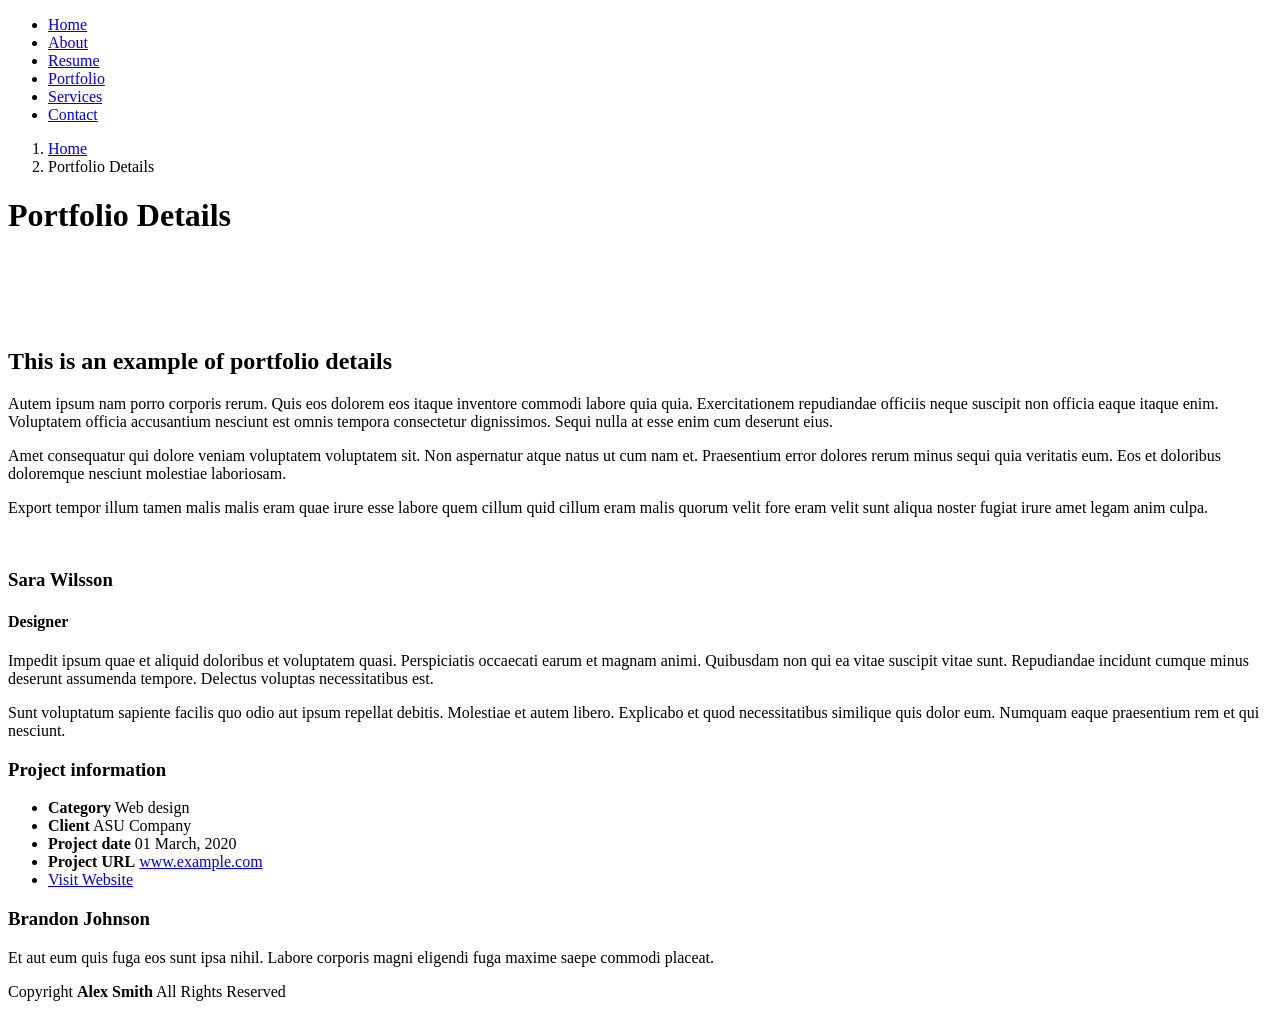
==== portfolio-details.html @ f017791e "Add files via upload" ====
<!DOCTYPE html>
<html lang="en">

<head>
  <meta charset="utf-8">
  <meta content="width=device-width, initial-scale=1.0" name="viewport">
  <title>Portfolio Details - MyResume Bootstrap Template</title>
  <meta content="" name="description">
  <meta content="" name="keywords">

  <!-- Favicons -->
  <link href="assets/img/favicon.png" rel="icon">
  <link href="assets/img/apple-touch-icon.png" rel="apple-touch-icon">

  <!-- Fonts -->
  <link href="https://fonts.googleapis.com" rel="preconnect">
  <link href="https://fonts.gstatic.com" rel="preconnect" crossorigin>
  <link href="https://fonts.googleapis.com/css2?family=Roboto:ital,wght@0,100;0,300;0,400;0,500;0,700;0,900;1,100;1,300;1,400;1,500;1,700;1,900&family=Poppins:ital,wght@0,100;0,200;0,300;0,400;0,500;0,600;0,700;0,800;0,900;1,100;1,200;1,300;1,400;1,500;1,600;1,700;1,800;1,900&family=Raleway:ital,wght@0,100;0,200;0,300;0,400;0,500;0,600;0,700;0,800;0,900;1,100;1,200;1,300;1,400;1,500;1,600;1,700;1,800;1,900&display=swap" rel="stylesheet">

  <!-- Vendor CSS Files -->
  <link href="assets/vendor/bootstrap/css/bootstrap.min.css" rel="stylesheet">
  <link href="assets/vendor/bootstrap-icons/bootstrap-icons.css" rel="stylesheet">
  <link href="assets/vendor/aos/aos.css" rel="stylesheet">
  <link href="assets/vendor/glightbox/css/glightbox.min.css" rel="stylesheet">
  <link href="assets/vendor/swiper/swiper-bundle.min.css" rel="stylesheet">

  <!-- Main CSS File -->
  <link href="assets/css/main.css" rel="stylesheet">
</head>

<body class="portfolio-details-page">

  <header id="header" class="header d-flex flex-column justify-content-center">

    <i class="header-toggle d-xl-none bi bi-list"></i>

    <nav id="navmenu" class="navmenu">
      <ul>
        <li><a href="#hero"><i class="bi bi-house navicon"></i><span>Home</span></a></li>
        <li><a href="#about"><i class="bi bi-person navicon"></i><span>About</span></a></li>
        <li><a href="#resume"><i class="bi bi-file-earmark-text navicon"></i><span>Resume</span></a></li>
        <li><a href="#portfolio"><i class="bi bi-images navicon"></i><span>Portfolio</span></a></li>
        <li><a href="#services"><i class="bi bi-hdd-stack navicon"></i><span>Services</span></a></li>
        <li><a href="#contact"><i class="bi bi-envelope navicon"></i><span>Contact</span></a></li>
      </ul>
    </nav>

  </header>

  <main class="main">

    <!-- Page Title -->
    <div class="page-title" data-aos="fade">
      <div class="container">
        <nav class="breadcrumbs">
          <ol>
            <li><a href="index.html">Home</a></li>
            <li class="current">Portfolio Details</li>
          </ol>
        </nav>
        <h1>Portfolio Details</h1>
      </div>
    </div><!-- End Page Title -->

    <!-- Portfolio Details Section -->
    <section id="portfolio-details" class="portfolio-details section">

      <div class="container" data-aos="fade-up">

        <div class="portfolio-details-slider swiper init-swiper">
          <script type="application/json" class="swiper-config">
            {
              "loop": true,
              "speed": 600,
              "autoplay": {
                "delay": 5000
              },
              "slidesPerView": "auto",
              "navigation": {
                "nextEl": ".swiper-button-next",
                "prevEl": ".swiper-button-prev"
              },
              "pagination": {
                "el": ".swiper-pagination",
                "type": "bullets",
                "clickable": true
              }
            }
          </script>
          <div class="swiper-wrapper align-items-center">

            <div class="swiper-slide">
              <img src="assets/img/portfolio/app-1.jpg" alt="">
            </div>

            <div class="swiper-slide">
              <img src="assets/img/portfolio/product-1.jpg" alt="">
            </div>

            <div class="swiper-slide">
              <img src="assets/img/portfolio/branding-1.jpg" alt="">
            </div>

            <div class="swiper-slide">
              <img src="assets/img/portfolio/books-1.jpg" alt="">
            </div>

          </div>
          <div class="swiper-button-prev"></div>
          <div class="swiper-button-next"></div>
          <div class="swiper-pagination"></div>
        </div>

        <div class="row justify-content-between gy-4 mt-4">

          <div class="col-lg-8" data-aos="fade-up">
            <div class="portfolio-description">
              <h2>This is an example of portfolio details</h2>
              <p>
                Autem ipsum nam porro corporis rerum. Quis eos dolorem eos itaque inventore commodi labore quia quia. Exercitationem repudiandae officiis neque suscipit non officia eaque itaque enim. Voluptatem officia accusantium nesciunt est omnis tempora consectetur dignissimos. Sequi nulla at esse enim cum deserunt eius.
              </p>
              <p>
                Amet consequatur qui dolore veniam voluptatem voluptatem sit. Non aspernatur atque natus ut cum nam et. Praesentium error dolores rerum minus sequi quia veritatis eum. Eos et doloribus doloremque nesciunt molestiae laboriosam.
              </p>

              <div class="testimonial-item">
                <p>
                  <i class="bi bi-quote quote-icon-left"></i>
                  <span>Export tempor illum tamen malis malis eram quae irure esse labore quem cillum quid cillum eram malis quorum velit fore eram velit sunt aliqua noster fugiat irure amet legam anim culpa.</span>
                  <i class="bi bi-quote quote-icon-right"></i>
                </p>
                <div>
                  <img src="assets/img/testimonials/testimonials-2.jpg" class="testimonial-img" alt="">
                  <h3>Sara Wilsson</h3>
                  <h4>Designer</h4>
                </div>
              </div>

              <p>
                Impedit ipsum quae et aliquid doloribus et voluptatem quasi. Perspiciatis occaecati earum et magnam animi. Quibusdam non qui ea vitae suscipit vitae sunt. Repudiandae incidunt cumque minus deserunt assumenda tempore. Delectus voluptas necessitatibus est.
              </p>

              <p>
                Sunt voluptatum sapiente facilis quo odio aut ipsum repellat debitis. Molestiae et autem libero. Explicabo et quod necessitatibus similique quis dolor eum. Numquam eaque praesentium rem et qui nesciunt.
              </p>

            </div>
          </div>

          <div class="col-lg-3" data-aos="fade-up" data-aos-delay="100">
            <div class="portfolio-info">
              <h3>Project information</h3>
              <ul>
                <li><strong>Category</strong> Web design</li>
                <li><strong>Client</strong> ASU Company</li>
                <li><strong>Project date</strong> 01 March, 2020</li>
                <li><strong>Project URL</strong> <a href="#">www.example.com</a></li>
                <li><a href="#" class="btn-visit align-self-start">Visit Website</a></li>
              </ul>
            </div>
          </div>

        </div>

      </div>

    </section><!-- /Portfolio Details Section -->

  </main>

  <footer id="footer" class="footer position-relative light-background">
    <div class="container">
      <h3 class="sitename">Brandon Johnson</h3>
      <p>Et aut eum quis fuga eos sunt ipsa nihil. Labore corporis magni eligendi fuga maxime saepe commodi placeat.</p>
      <div class="social-links d-flex justify-content-center">
        <a href=""><i class="bi bi-twitter-x"></i></a>
        <a href=""><i class="bi bi-facebook"></i></a>
        <a href=""><i class="bi bi-instagram"></i></a>
        <a href=""><i class="bi bi-skype"></i></a>
        <a href=""><i class="bi bi-linkedin"></i></a>
      </div>
      <div class="container">
        <div class="copyright">
          <span>Copyright</span> <strong class="px-1 sitename">Alex Smith</strong> <span>All Rights Reserved</span>
        </div>
        
      </div>
    </div>
  </footer>

  <!-- Scroll Top -->
  <a href="#" id="scroll-top" class="scroll-top d-flex align-items-center justify-content-center"><i class="bi bi-arrow-up-short"></i></a>

  <!-- Preloader -->
  <div id="preloader"></div>

  <!-- Vendor JS Files -->
  <script src="assets/vendor/bootstrap/js/bootstrap.bundle.min.js"></script>
  <script src="assets/vendor/php-email-form/validate.js"></script>
  <script src="assets/vendor/aos/aos.js"></script>
  <script src="assets/vendor/typed.js/typed.umd.js"></script>
  <script src="assets/vendor/purecounter/purecounter_vanilla.js"></script>
  <script src="assets/vendor/waypoints/noframework.waypoints.js"></script>
  <script src="assets/vendor/glightbox/js/glightbox.min.js"></script>
  <script src="assets/vendor/imagesloaded/imagesloaded.pkgd.min.js"></script>
  <script src="assets/vendor/isotope-layout/isotope.pkgd.min.js"></script>
  <script src="assets/vendor/swiper/swiper-bundle.min.js"></script>

  <!-- Main JS File -->
  <script src="assets/js/main.js"></script>

</body>

</html>
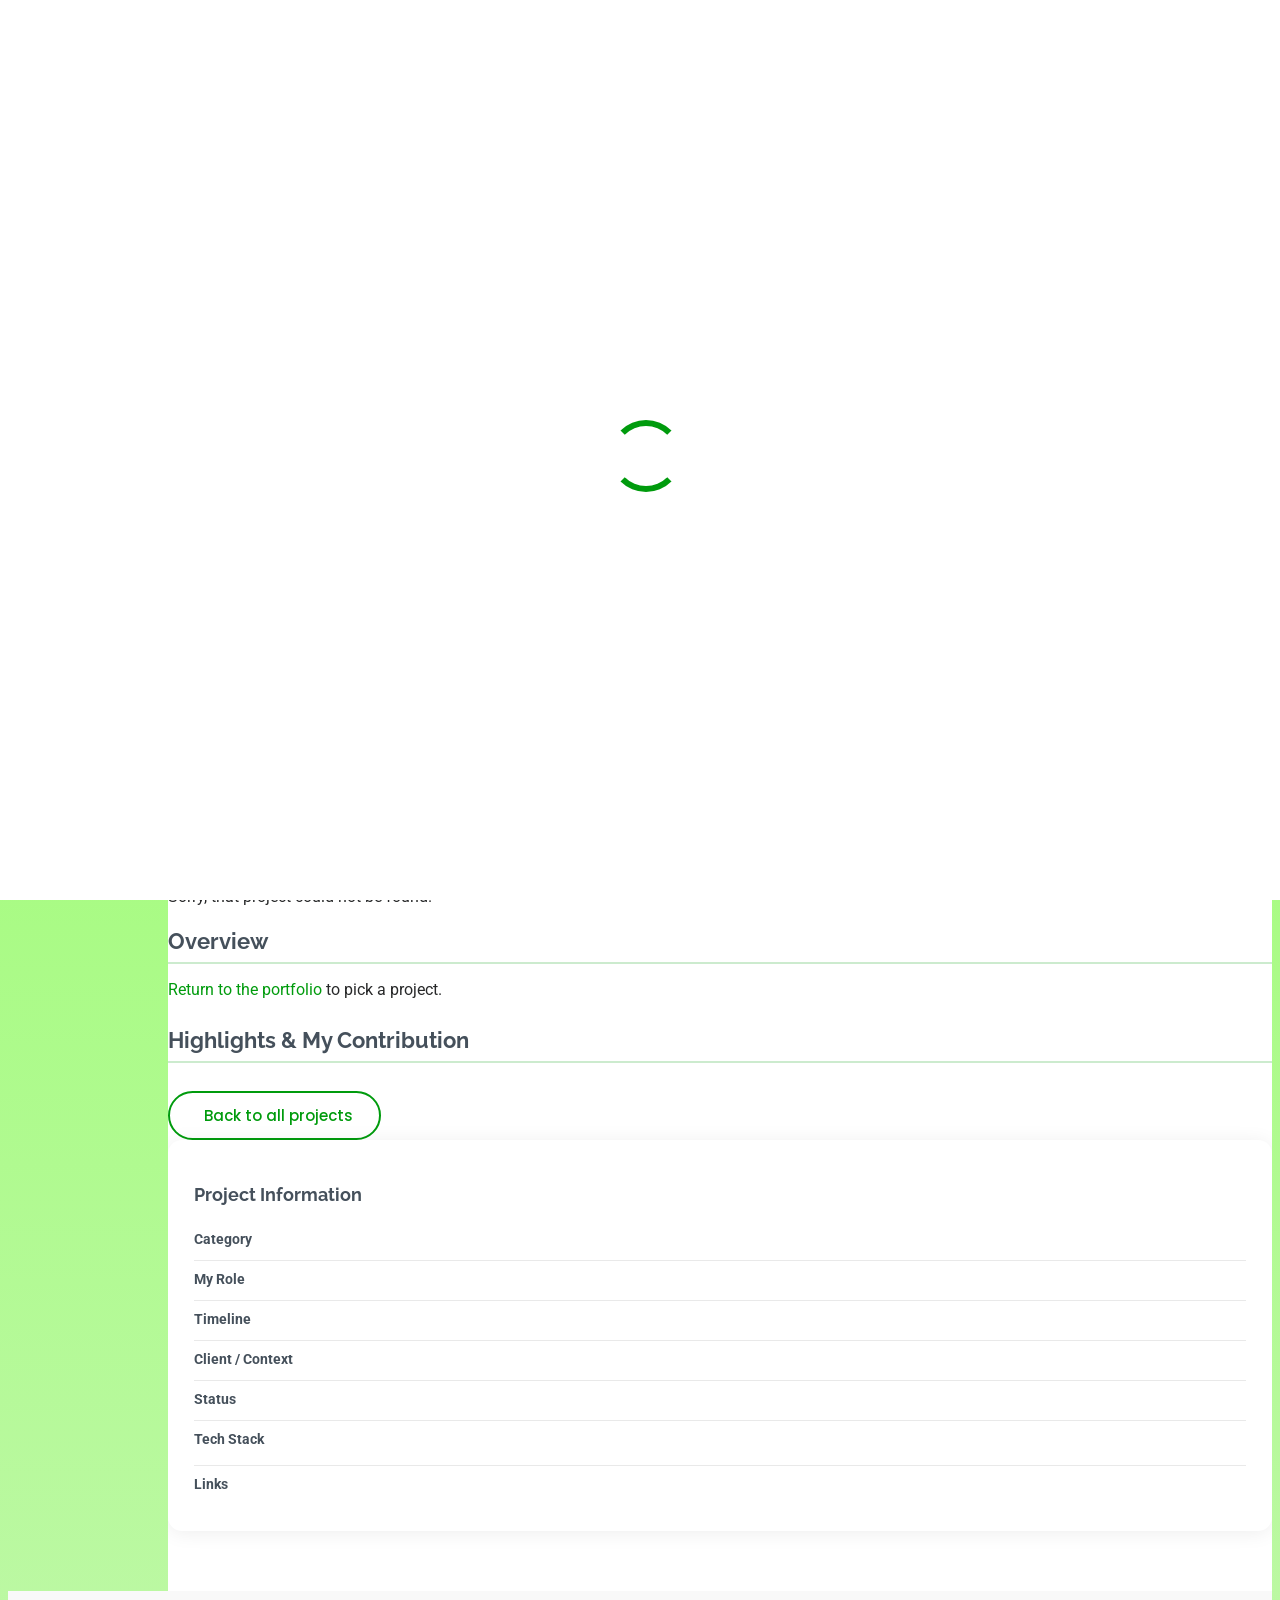
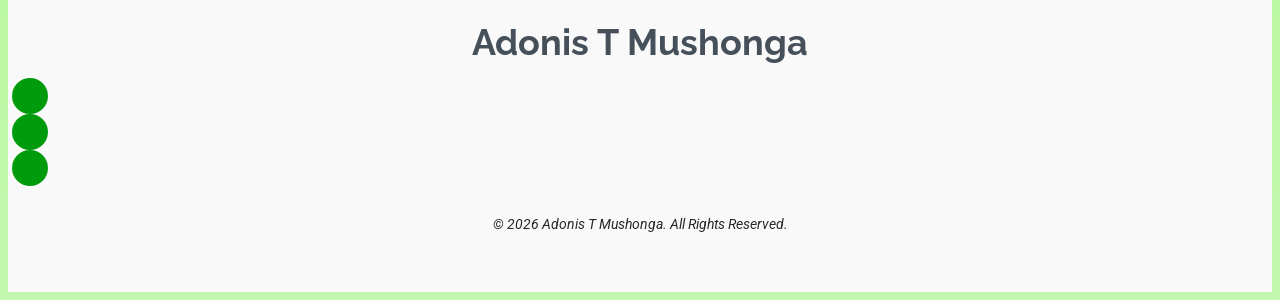
==== commit b713e0fb: "Rebuild portfolio around real projects with case studies - Feature 10 real projects (LADS ERP, Miner" ====
--- a/portfolio-details.html
+++ b/portfolio-details.html
@@ -4,18 +4,17 @@
 <head>
   <meta charset="utf-8">
   <meta content="width=device-width, initial-scale=1.0" name="viewport">
-  <title>Portfolio Details - MyResume Bootstrap Template</title>
-  <meta content="" name="description">
-  <meta content="" name="keywords">
+  <title>Case Study — Adonis T Mushonga</title>
+  <meta content="Project case study — Adonis T Mushonga, Full-Stack Software Engineer." name="description">
+  <meta content="Adonis Mushonga, case study, project, full-stack engineer" name="keywords">
 
   <!-- Favicons -->
   <link href="assets/img/favicon.png" rel="icon">
-  <link href="assets/img/apple-touch-icon.png" rel="apple-touch-icon">
 
   <!-- Fonts -->
   <link href="https://fonts.googleapis.com" rel="preconnect">
   <link href="https://fonts.gstatic.com" rel="preconnect" crossorigin>
-  <link href="https://fonts.googleapis.com/css2?family=Roboto:ital,wght@0,100;0,300;0,400;0,500;0,700;0,900;1,100;1,300;1,400;1,500;1,700;1,900&family=Poppins:ital,wght@0,100;0,200;0,300;0,400;0,500;0,600;0,700;0,800;0,900;1,100;1,200;1,300;1,400;1,500;1,600;1,700;1,800;1,900&family=Raleway:ital,wght@0,100;0,200;0,300;0,400;0,500;0,600;0,700;0,800;0,900;1,100;1,200;1,300;1,400;1,500;1,600;1,700;1,800;1,900&display=swap" rel="stylesheet">
+  <link href="https://fonts.googleapis.com/css2?family=Roboto:wght@400;700&family=Poppins:wght@400;600&family=Raleway:wght@400;700&display=swap" rel="stylesheet">
 
   <!-- Vendor CSS Files -->
   <link href="assets/vendor/bootstrap/css/bootstrap.min.css" rel="stylesheet">
@@ -31,20 +30,17 @@
 <body class="portfolio-details-page">
 
   <header id="header" class="header d-flex flex-column justify-content-center">
-
     <i class="header-toggle d-xl-none bi bi-list"></i>
-
     <nav id="navmenu" class="navmenu">
       <ul>
-        <li><a href="#hero"><i class="bi bi-house navicon"></i><span>Home</span></a></li>
-        <li><a href="#about"><i class="bi bi-person navicon"></i><span>About</span></a></li>
-        <li><a href="#resume"><i class="bi bi-file-earmark-text navicon"></i><span>Resume</span></a></li>
-        <li><a href="#portfolio"><i class="bi bi-images navicon"></i><span>Portfolio</span></a></li>
-        <li><a href="#services"><i class="bi bi-hdd-stack navicon"></i><span>Services</span></a></li>
-        <li><a href="#contact"><i class="bi bi-envelope navicon"></i><span>Contact</span></a></li>
+        <li><a href="index.html#hero"><i class="bi bi-house navicon"></i><span>Home</span></a></li>
+        <li><a href="index.html#about"><i class="bi bi-person navicon"></i><span>About</span></a></li>
+        <li><a href="index.html#resume"><i class="bi bi-file-earmark-text navicon"></i><span>Resume</span></a></li>
+        <li><a href="index.html#portfolio"><i class="bi bi-images navicon"></i><span>Portfolio</span></a></li>
+        <li><a href="index.html#services"><i class="bi bi-hdd-stack navicon"></i><span>Services</span></a></li>
+        <li><a href="index.html#contact"><i class="bi bi-envelope navicon"></i><span>Contact</span></a></li>
       </ul>
     </nav>
-
   </header>
 
   <main class="main">
@@ -55,155 +51,432 @@
         <nav class="breadcrumbs">
           <ol>
             <li><a href="index.html">Home</a></li>
-            <li class="current">Portfolio Details</li>
+            <li><a href="index.html#portfolio">Portfolio</a></li>
+            <li class="current" id="cs-breadcrumb">Case Study</li>
           </ol>
         </nav>
-        <h1>Portfolio Details</h1>
+        <h1 id="cs-title">Case Study</h1>
       </div>
     </div><!-- End Page Title -->
 
     <!-- Portfolio Details Section -->
     <section id="portfolio-details" class="portfolio-details section">
-
       <div class="container" data-aos="fade-up">
 
-        <div class="portfolio-details-slider swiper init-swiper">
-          <script type="application/json" class="swiper-config">
-            {
-              "loop": true,
-              "speed": 600,
-              "autoplay": {
-                "delay": 5000
-              },
-              "slidesPerView": "auto",
-              "navigation": {
-                "nextEl": ".swiper-button-next",
-                "prevEl": ".swiper-button-prev"
-              },
-              "pagination": {
-                "el": ".swiper-pagination",
-                "type": "bullets",
-                "clickable": true
-              }
-            }
-          </script>
-          <div class="swiper-wrapper align-items-center">
-
-            <div class="swiper-slide">
-              <img src="assets/img/portfolio/app-1.jpg" alt="">
-            </div>
-
-            <div class="swiper-slide">
-              <img src="assets/img/portfolio/product-1.jpg" alt="">
-            </div>
-
-            <div class="swiper-slide">
-              <img src="assets/img/portfolio/branding-1.jpg" alt="">
-            </div>
-
-            <div class="swiper-slide">
-              <img src="assets/img/portfolio/books-1.jpg" alt="">
-            </div>
-
-          </div>
-          <div class="swiper-button-prev"></div>
-          <div class="swiper-button-next"></div>
-          <div class="swiper-pagination"></div>
+        <div class="cs-hero">
+          <img id="cs-image" src="assets/img/portfolio/lads.svg" alt="Project">
         </div>
 
-        <div class="row justify-content-between gy-4 mt-4">
+        <div class="row justify-content-between gy-4">
 
           <div class="col-lg-8" data-aos="fade-up">
             <div class="portfolio-description">
-              <h2>This is an example of portfolio details</h2>
-              <p>
-                Autem ipsum nam porro corporis rerum. Quis eos dolorem eos itaque inventore commodi labore quia quia. Exercitationem repudiandae officiis neque suscipit non officia eaque itaque enim. Voluptatem officia accusantium nesciunt est omnis tempora consectetur dignissimos. Sequi nulla at esse enim cum deserunt eius.
-              </p>
-              <p>
-                Amet consequatur qui dolore veniam voluptatem voluptatem sit. Non aspernatur atque natus ut cum nam et. Praesentium error dolores rerum minus sequi quia veritatis eum. Eos et doloribus doloremque nesciunt molestiae laboriosam.
-              </p>
-
-              <div class="testimonial-item">
-                <p>
-                  <i class="bi bi-quote quote-icon-left"></i>
-                  <span>Export tempor illum tamen malis malis eram quae irure esse labore quem cillum quid cillum eram malis quorum velit fore eram velit sunt aliqua noster fugiat irure amet legam anim culpa.</span>
-                  <i class="bi bi-quote quote-icon-right"></i>
-                </p>
-                <div>
-                  <img src="assets/img/testimonials/testimonials-2.jpg" class="testimonial-img" alt="">
-                  <h3>Sara Wilsson</h3>
-                  <h4>Designer</h4>
-                </div>
+              <p class="lead" id="cs-tagline"></p>
+
+              <div class="cs-section">
+                <h3>Overview</h3>
+                <div id="cs-overview"></div>
               </div>
 
-              <p>
-                Impedit ipsum quae et aliquid doloribus et voluptatem quasi. Perspiciatis occaecati earum et magnam animi. Quibusdam non qui ea vitae suscipit vitae sunt. Repudiandae incidunt cumque minus deserunt assumenda tempore. Delectus voluptas necessitatibus est.
-              </p>
-
-              <p>
-                Sunt voluptatum sapiente facilis quo odio aut ipsum repellat debitis. Molestiae et autem libero. Explicabo et quod necessitatibus similique quis dolor eum. Numquam eaque praesentium rem et qui nesciunt.
-              </p>
-
+              <div class="cs-section" id="cs-metrics-wrap">
+                <h3>At a glance</h3>
+                <div class="cs-metrics" id="cs-metrics"></div>
+              </div>
+
+              <div class="cs-section">
+                <h3>Highlights &amp; My Contribution</h3>
+                <ul class="cs-highlights" id="cs-highlights"></ul>
+              </div>
+
+              <a href="index.html#portfolio" class="btn-outline-custom"><i class="bi bi-arrow-left"></i> Back to all projects</a>
             </div>
           </div>
 
-          <div class="col-lg-3" data-aos="fade-up" data-aos-delay="100">
-            <div class="portfolio-info">
-              <h3>Project information</h3>
+          <div class="col-lg-4" data-aos="fade-up" data-aos-delay="100">
+            <div class="cs-info">
+              <h3>Project Information</h3>
               <ul>
-                <li><strong>Category</strong> Web design</li>
-                <li><strong>Client</strong> ASU Company</li>
-                <li><strong>Project date</strong> 01 March, 2020</li>
-                <li><strong>Project URL</strong> <a href="#">www.example.com</a></li>
-                <li><a href="#" class="btn-visit align-self-start">Visit Website</a></li>
+                <li><strong>Category</strong> <span id="cs-category"></span></li>
+                <li><strong>My Role</strong> <span id="cs-role"></span></li>
+                <li><strong>Timeline</strong> <span id="cs-timeline"></span></li>
+                <li><strong>Client / Context</strong> <span id="cs-client"></span></li>
+                <li><strong>Status</strong> <span id="cs-status"></span></li>
+                <li>
+                  <strong>Tech Stack</strong>
+                  <div class="cs-stack" id="cs-stack"></div>
+                </li>
+                <li id="cs-link-wrap"><strong>Links</strong> <span id="cs-link"></span></li>
               </ul>
             </div>
           </div>
 
         </div>
-
       </div>
-
     </section><!-- /Portfolio Details Section -->
 
   </main>
 
   <footer id="footer" class="footer position-relative light-background">
     <div class="container">
-      <h3 class="sitename">Brandon Johnson</h3>
-      <p>Et aut eum quis fuga eos sunt ipsa nihil. Labore corporis magni eligendi fuga maxime saepe commodi placeat.</p>
+      <h3 class="sitename">Adonis T Mushonga</h3>
       <div class="social-links d-flex justify-content-center">
-        <a href=""><i class="bi bi-twitter-x"></i></a>
-        <a href=""><i class="bi bi-facebook"></i></a>
-        <a href=""><i class="bi bi-instagram"></i></a>
-        <a href=""><i class="bi bi-skype"></i></a>
-        <a href=""><i class="bi bi-linkedin"></i></a>
+        <a href="https://github.com/adonisT02" target="_blank" rel="noopener" aria-label="GitHub"><i class="bi bi-github"></i></a>
+        <a href="https://linkedin.com/in/adonisT02" target="_blank" rel="noopener" aria-label="LinkedIn"><i class="bi bi-linkedin"></i></a>
+        <a href="mailto:adonistmushonga@gmail.com" aria-label="Email"><i class="bi bi-envelope"></i></a>
       </div>
-      <div class="container">
-        <div class="copyright">
-          <span>Copyright</span> <strong class="px-1 sitename">Alex Smith</strong> <span>All Rights Reserved</span>
-        </div>
-        
-      </div>
+      <p class="mt-3">&copy; 2026 Adonis T Mushonga. All Rights Reserved.</p>
     </div>
   </footer>
 
   <!-- Scroll Top -->
-  <a href="#" id="scroll-top" class="scroll-top d-flex align-items-center justify-content-center"><i class="bi bi-arrow-up-short"></i></a>
+  <a href="#" id="scroll-top" class="scroll-top d-flex align-items-center justify-content-center" aria-label="Scroll to top"><i class="bi bi-arrow-up-short"></i></a>
 
   <!-- Preloader -->
   <div id="preloader"></div>
 
+  <!-- Case-study data + renderer -->
+  <script>
+    const PROJECTS = {
+      "lads": {
+        title: "LADS Local Authority ERP",
+        tagline: "An enterprise revenue and ERP platform that runs the day-to-day operations of 60+ municipalities across Zimbabwe.",
+        category: "Enterprise ERP · Web",
+        role: "Software Developer (15+ engineer team)",
+        timeline: "2021 – Present",
+        client: "LADS Africa — 60+ local authorities",
+        status: "In production",
+        stack: ["Laravel 10", "Livewire 3", "AdminLTE", "Bootstrap 5", "MySQL", "Queues / Batch Jobs", "DomPDF", "Laravel Excel", "Sanctum", "Google2FA"],
+        overview: [
+          "LADS is a large municipal revenue-management and ERP platform that handles the full operational and financial life of a town or city council — billing and receipting for ratepayers, business licensing, land and lease management, cemeteries, markets, building control, procurement, HR, CRM, and statutory financial reporting.",
+          "It is one of the largest systems I have worked on, spanning 45+ functional modules and thousands of views, and it is actively used by more than 60 councils nationwide."
+        ],
+        metrics: [
+          { n: "60+", l: "Councils in production" },
+          { n: "45+", l: "Functional modules" },
+          { n: "1,000+", l: "Eloquent models" },
+          { n: "2,900+", l: "Blade views" }
+        ],
+        highlights: [
+          "Integrated ZIMRA fiscalization (fiscal device management, signing and fiscal-service layer) so council receipts are tax-compliant.",
+          "Built asynchronous report generation on Laravel queues with parallel batch jobs, AJAX progress polling, and multi-format export (browser / Excel / PDF).",
+          "Contributed to the inventory-accounting subsystem — valuation, aging reports, and general-ledger integration.",
+          "Implemented multi-currency procurement and budgeting, plus QR/barcode generation and Google 2FA security.",
+          "Owned features end to end within a modular architecture, from database schema and Livewire components to PDF outputs and documentation."
+        ],
+        link: null
+      },
+      "mineraerp": {
+        title: "MineraERP — Mining Enterprise ERP",
+        tagline: "A modular ERP for the Minerals Marketing Corporation of Zimbabwe, with a compliance-grade accounting core.",
+        category: "Enterprise ERP · Web",
+        role: "Software Developer",
+        timeline: "Recent (ongoing)",
+        client: "Minerals Marketing Corporation of Zimbabwe (MMCZ)",
+        status: "In production",
+        stack: ["Laravel 13", "Livewire 4", "Tailwind CSS", "Fortify", "Sanctum", "ApexCharts", "DomPDF", "PhpWord", "Pusher / WebSockets", "Playwright"],
+        overview: [
+          "MineraERP manages MMCZ's mineral-marketing and export business — producers, mineral sales and exports, contracts, treasury and finance, HR, procurement, and regulatory compliance — built on a modern modular Laravel architecture where each business area is a self-contained module.",
+          "The finance domain is the deepest part of the system, reusing a single journal → ledger → sub-ledger posting chain across budgeting, procurement, receipting, and treasury."
+        ],
+        metrics: [
+          { n: "4", l: "Business modules" },
+          { n: "150+", l: "Controllers" },
+          { n: "2,100+", l: "Blade views" },
+          { n: "13", l: "Laravel version" }
+        ],
+        highlights: [
+          "Worked on an IAS 16 asset-revaluation accounting engine — tracking cumulative revaluation surplus vs. prior P&L, with OCI-vs-P&L decision logic and a per-asset revaluation history for audit compliance.",
+          "Contributed to the Treasury & Investments module (portfolios, private equity, property, stock-market, counterparties, revaluation and returns).",
+          "Helped deliver a ZIMRA / ASYCUDA customs-export integration for bill-of-entry submission and clearance, reusing verified data to avoid duplicate capture.",
+          "Built KYC automation for mineral, diamond and precious-stone exporters, with a role-based risk register and heat-map analytics.",
+          "Real-time features via Laravel Echo / Pusher, automated backups, and extensive PDF / Word / Excel document generation."
+        ],
+        link: null
+      },
+      "mmcz-portal": {
+        title: "MMCZ Producer Portal",
+        tagline: "The external-facing portal for MMCZ — combining a CMS website, e-commerce, chatbot, and in-app video meetings.",
+        category: "Web Portal · Real-time",
+        role: "Software Developer",
+        timeline: "Recent (ongoing)",
+        client: "Minerals Marketing Corporation of Zimbabwe (MMCZ)",
+        status: "In production",
+        stack: ["Laravel 10", "Livewire 3", "Tailwind CSS", "BotMan", "WebRTC", "Sanctum", "DomPDF"],
+        overview: [
+          "The MMCZ Portal is the customer- and producer-facing companion to MineraERP. It brings together a CMS-managed public website, an e-commerce shop with a producer offer/negotiation flow, a chatbot with human live-chat handoff, and built-in video meetings and calls.",
+          "Access is segmented by role — producer, client, internal user, and admin — each with its own tailored area."
+        ],
+        metrics: [
+          { n: "4", l: "Role-based portals" },
+          { n: "130+", l: "Models" },
+          { n: "WebRTC", l: "Video / calls" },
+          { n: "BotMan", l: "Chatbot" }
+        ],
+        highlights: [
+          "Implemented in-app WebRTC video meetings and 1:1 calls — signaling, participant heartbeats/polling, and call recordings.",
+          "Built a BotMan chatbot with a human live-chat handoff, assistant availability management, and persisted chat history.",
+          "Delivered a public e-commerce experience with a producer↔client offer and negotiation workflow.",
+          "CMS-driven public site with customer/employee surveys and PDF report generation.",
+          "Role-based access control with forced-password-change and per-role middleware."
+        ],
+        link: null
+      },
+      "minutepark": {
+        title: "MinutePark — Parking Enforcement",
+        tagline: "An offline-first mobile system that lets council parking attendants work reliably with no connectivity.",
+        category: "Mobile · Full-Stack",
+        role: "Software Developer (mobile + backend)",
+        timeline: "2021 – Present",
+        client: "Municipal councils",
+        status: "In production (v3.9.5)",
+        stack: ["Flutter", "Dart", "ObjectBox", "WorkManager", "Laravel 10", "Octane", "Sanctum", "ESC/POS Printing", "mobile_scanner"],
+        overview: [
+          "MinutePark is a smart parking-enforcement product for municipal councils. Attendants check vehicles in, issue tickets and booklets, bill offences, manage arrears, run spot checks, and reconcile takings through cash-ups — all designed to work offline on handheld devices with Bluetooth thermal printing and QR scanning.",
+          "The engineering challenge is reliability without connectivity: the app is offline-first, and syncs two-way with a Laravel API when a connection returns."
+        ],
+        metrics: [
+          { n: "v3.9.5", l: "Mature product" },
+          { n: "~22", l: "App screens" },
+          { n: "46", l: "API endpoints" },
+          { n: "45", l: "Backend models" }
+        ],
+        highlights: [
+          "Architected the offline-first data layer with ObjectBox and a WorkManager background isolate that performs periodic two-way sync.",
+          "Designed eventual-consistency sync — records created offline are tagged and pushed to dedicated sync endpoints once connectivity returns.",
+          "Integrated Bluetooth ESC/POS thermal receipt printing and QR/barcode scanning for on-the-spot ticketing.",
+          "Implemented offline bcrypt login plus Sanctum token auth, with the backend multi-tenant per council.",
+          "Modelled multi-currency payment methods with per-currency rates and discounts, reconciled through cash-ups."
+        ],
+        link: null
+      },
+      "trade": {
+        title: "Trade — Algorithmic Trading Bot",
+        tagline: "An event-driven trading platform with real broker integrations, backtesting, and live streaming.",
+        category: "AI & Data · Full-Stack",
+        role: "Personal project",
+        timeline: "Personal / independent",
+        client: "Independent build",
+        status: "Personal project",
+        stack: ["FastAPI", "Python 3.11", "React", "Tailwind CSS", "MySQL", "Alembic", "Redis", "Docker", "nginx"],
+        overview: [
+          "Trade is an automated trading platform for Deriv synthetic indices and Alpaca US equities, with a paper/demo fallback for safe testing. It is built around a clean, event-driven architecture with clearly separated concerns.",
+          "The system covers the full trading lifecycle — market data, strategy, backtesting, risk, execution, journaling, and portfolio tracking — behind a JWT-secured API and real-time WebSocket stream."
+        ],
+        metrics: [
+          { n: "2", l: "Broker integrations" },
+          { n: "Redis", l: "Event bus" },
+          { n: "WS", l: "Live streaming" },
+          { n: "Docker", l: "Deployment" }
+        ],
+        highlights: [
+          "Designed an event-driven core with separate modules for backtesting, execution, risk, strategy, journal, market-data, and portfolio.",
+          "Integrated real brokers (Deriv, Alpaca) with a demo/paper fallback for safe strategy testing.",
+          "Built a JWT-secured REST API plus an authenticated WebSocket stream for live updates.",
+          "Used Redis as an event bus/queue to decouple producers and consumers.",
+          "Added a pytest suite and Docker Compose + nginx deployment."
+        ],
+        link: null
+      },
+      "atm-biometric": {
+        title: "Biometric ATM System",
+        tagline: "A self-service banking kiosk built around fingerprint authentication and fraud detection.",
+        category: "Security & AI · Full-Stack",
+        role: "Personal project",
+        timeline: "Personal / independent",
+        client: "Independent build",
+        status: "Personal project",
+        stack: ["Django", "Django REST Framework", "Python", "React", "TypeScript", "Vite", "AES (cryptography)", "MySQL / SQLite"],
+        overview: [
+          "A biometric ATM kiosk that supports withdrawals, balance checks, mini-statements, OTP, and fraud detection. Authentication is fingerprint-first, with a layered domain/services/repositories architecture on the backend.",
+          "Security is central: biometric templates are encrypted, and a risk engine plus account-lockout logic guard against abuse."
+        ],
+        metrics: [
+          { n: "WebAuthn", l: "Fingerprint auth" },
+          { n: "AES", l: "Encrypted templates" },
+          { n: "Risk", l: "Fraud engine" },
+          { n: "OTP", l: "Multi-provider SMS" }
+        ],
+        highlights: [
+          "Implemented WebAuthn device-fingerprint authentication with a demo fallback path.",
+          "Built a layered biometrics domain (enrol, verify, matching) separated from services and repositories.",
+          "Encrypted biometric templates with AES via Python's cryptography library.",
+          "Added a risk/fraud engine and account-lockout logic to protect accounts.",
+          "Integrated multi-provider SMS OTP (Africa's Talking, Twilio, Econet) behind a factory/mock abstraction."
+        ],
+        link: null
+      },
+      "miss-universe": {
+        title: "Miss Universe Zimbabwe — Voting Platform",
+        tagline: "A three-app platform with a wallet economy and four payment gateways.",
+        category: "Platform · Payments",
+        role: "Personal project",
+        timeline: "Personal / independent",
+        client: "Independent build",
+        status: "Personal project",
+        stack: ["NestJS", "TypeScript", "Supabase / PostgreSQL", "Next.js", "Flutter", "Docker", "Caddy"],
+        overview: [
+          "A pageant voting and contestant platform made up of three applications — a NestJS API, a Next.js admin dashboard, and a Flutter mobile app — backed by Supabase/PostgreSQL.",
+          "Users buy votes through a wallet economy, with payments handled across multiple local and international gateways."
+        ],
+        metrics: [
+          { n: "3", l: "Apps in monorepo" },
+          { n: "4", l: "Payment gateways" },
+          { n: "Wallet", l: "Voting economy" },
+          { n: "PG", l: "Supabase / Postgres" }
+        ],
+        highlights: [
+          "Built a three-app monorepo: NestJS API, Next.js admin dashboard, and Flutter mobile client.",
+          "Designed a wallet/voting economy with vote purchases and balances.",
+          "Integrated four payment gateways — Stripe, Paynow, iVeri, and Apple/Google in-app purchases.",
+          "Delivered a rich module set: auth, votes, wallet, payments, contestants, feed, follows, live, and support.",
+          "Added email verification, role-based mobile entry, and a production go-live checklist."
+        ],
+        link: null
+      },
+      "sahwigate": {
+        title: "SahwiGate — Athletics Platform API",
+        tagline: "A professionally-engineered backend with queues, payments, docs, and a full test suite.",
+        category: "Backend · API",
+        role: "Personal project",
+        timeline: "Personal / independent",
+        client: "Independent build",
+        status: "Personal project",
+        stack: ["Fastify", "TypeScript", "Prisma", "PostgreSQL", "Redis", "BullMQ", "Stripe", "Swagger", "Zod", "Vitest"],
+        overview: [
+          "SahwiGate is an athletics platform API built to production standards — clean modular boundaries, background job processing, payments, generated API docs, and both unit and integration tests.",
+          "It is the strongest showcase of my backend engineering discipline."
+        ],
+        metrics: [
+          { n: "BullMQ", l: "Job queues" },
+          { n: "Stripe", l: "Payments" },
+          { n: "Swagger", l: "API docs" },
+          { n: "Tested", l: "Unit + integration" }
+        ],
+        highlights: [
+          "Built background job processing with BullMQ on Redis.",
+          "Integrated Stripe payments with JWT auth, rate-limiting, and helmet hardening.",
+          "Generated interactive API documentation with Swagger and validated inputs with Zod.",
+          "Wrote unit and integration tests with Vitest, enforced with Husky and commitlint.",
+          "Organised the codebase into clean domains: activities, clubs, events, races, timing, wearables, media, and payments."
+        ],
+        link: null
+      },
+      "medguardqr": {
+        title: "MedGuardQR — Pharmacy Dispensing System",
+        tagline: "A QR-driven medication dispensing and inventory system with built-in safety rules.",
+        category: "Healthcare · Full-Stack",
+        role: "Personal project",
+        timeline: "Personal / independent",
+        client: "Independent build",
+        status: "Personal project",
+        stack: ["Django", "Django REST Framework", "MySQL", "React", "Vite", "qrcode", "Pillow"],
+        overview: [
+          "MedGuardQR manages medication dispensing and inventory for a pharmacy, using QR codes to identify and track medications through a pharmacist workflow.",
+          "It enforces real safety and stock rules rather than being a plain CRUD app."
+        ],
+        metrics: [
+          { n: "QR", l: "Medication codes" },
+          { n: "Alerts", l: "Stock / expiry" },
+          { n: "RBAC", l: "Role-based" },
+          { n: "3", l: "Django apps" }
+        ],
+        highlights: [
+          "Generated QR codes for medications with qrcode + Pillow.",
+          "Implemented low-stock and expiry-warning thresholds.",
+          "Enforced minimum-hours-between-dispense safety rules.",
+          "Added role-based access for admins and pharmacists.",
+          "Organised the backend into pharmacy, dispensing, and students Django apps with a React front-end."
+        ],
+        link: null
+      },
+      "conference-app": {
+        title: "Conference Companion App",
+        tagline: "A polished Flutter event app featuring a fully offline Bible with search and text-to-speech.",
+        category: "Mobile · Flutter",
+        role: "Personal project",
+        timeline: "Personal / independent",
+        client: "Independent build",
+        status: "Personal project",
+        stack: ["Flutter", "Dart", "Supabase", "Local Notifications", "flutter_tts", "timezone"],
+        overview: [
+          "A mobile companion app for a multi-day conference, covering the programme, departments, songs, testimonies, and an appraisals leaderboard — with a standout fully-offline Bible.",
+          "It ships with a web-admin and a colleague-mobile counterpart."
+        ],
+        metrics: [
+          { n: "Offline", l: "Bible (KJV+Shona)" },
+          { n: "TTS", l: "Text-to-speech" },
+          { n: "Reminders", l: "Programme alerts" },
+          { n: "Search", l: "Full-text verses" }
+        ],
+        highlights: [
+          "Built a multi-day programme with calendar reminders via local notifications.",
+          "Bundled a fully offline Bible (KJV + Shona, ~6.7 MB JSON) with verse highlighting.",
+          "Added text-to-speech playback and progressive full-text verse search.",
+          "Included departments, songs/lyrics, testimonies, and an appraisals leaderboard.",
+          "Paired the app with a web-admin and a colleague-mobile companion."
+        ],
+        link: null
+      }
+    };
+
+    (function () {
+      function qs(name) {
+        return new URLSearchParams(window.location.search).get(name);
+      }
+      function el(id) { return document.getElementById(id); }
+
+      var slug = qs("p");
+      var p = slug && PROJECTS[slug];
+
+      if (!p) {
+        el("cs-title").textContent = "Project not found";
+        el("cs-breadcrumb").textContent = "Not found";
+        el("cs-tagline").textContent = "Sorry, that project could not be found.";
+        el("cs-overview").innerHTML = '<p><a href="index.html#portfolio">Return to the portfolio</a> to pick a project.</p>';
+        el("cs-metrics-wrap").style.display = "none";
+        return;
+      }
+
+      document.title = p.title + " — Adonis T Mushonga";
+      el("cs-title").textContent = p.title;
+      el("cs-breadcrumb").textContent = p.title;
+      el("cs-image").src = "assets/img/portfolio/" + slug + ".svg";
+      el("cs-image").alt = p.title;
+      el("cs-tagline").textContent = p.tagline;
+
+      el("cs-overview").innerHTML = p.overview.map(function (t) { return "<p>" + t + "</p>"; }).join("");
+
+      if (p.metrics && p.metrics.length) {
+        el("cs-metrics").innerHTML = p.metrics.map(function (m) {
+          return '<div class="cs-metric"><span class="n">' + m.n + '</span><span class="l">' + m.l + '</span></div>';
+        }).join("");
+      } else {
+        el("cs-metrics-wrap").style.display = "none";
+      }
+
+      el("cs-highlights").innerHTML = p.highlights.map(function (h) {
+        return '<li><i class="bi bi-check-circle-fill"></i>' + h + "</li>";
+      }).join("");
+
+      el("cs-category").textContent = p.category;
+      el("cs-role").textContent = p.role;
+      el("cs-timeline").textContent = p.timeline;
+      el("cs-client").textContent = p.client;
+      el("cs-status").textContent = p.status;
+      el("cs-stack").innerHTML = p.stack.map(function (s) { return "<span>" + s + "</span>"; }).join("");
+
+      if (p.link) {
+        el("cs-link").innerHTML = '<a href="' + p.link + '" target="_blank" rel="noopener">Visit project</a>';
+      } else {
+        el("cs-link").innerHTML = '<span class="text-muted">Private / proprietary — <a href="index.html#contact">available on request</a></span>';
+      }
+    })();
+  </script>
+
   <!-- Vendor JS Files -->
   <script src="assets/vendor/bootstrap/js/bootstrap.bundle.min.js"></script>
-  <script src="assets/vendor/php-email-form/validate.js"></script>
   <script src="assets/vendor/aos/aos.js"></script>
-  <script src="assets/vendor/typed.js/typed.umd.js"></script>
-  <script src="assets/vendor/purecounter/purecounter_vanilla.js"></script>
-  <script src="assets/vendor/waypoints/noframework.waypoints.js"></script>
   <script src="assets/vendor/glightbox/js/glightbox.min.js"></script>
-  <script src="assets/vendor/imagesloaded/imagesloaded.pkgd.min.js"></script>
-  <script src="assets/vendor/isotope-layout/isotope.pkgd.min.js"></script>
   <script src="assets/vendor/swiper/swiper-bundle.min.js"></script>
 
   <!-- Main JS File -->
@@ -211,4 +484,4 @@
 
 </body>
 
-</html>+</html>
--- a/assets/css/main.css
+++ b/assets/css/main.css
@@ -0,0 +1,1747 @@
+/*--------------------------------------------------------------
+# Font & Color Variables
+
+--------------------------------------------------------------*/
+/* Fonts */
+:root {
+  --default-font: "Roboto",  system-ui, -apple-system, "Segoe UI", Roboto, "Helvetica Neue", Arial, "Noto Sans", "Liberation Sans", sans-serif, "Apple Color Emoji", "Segoe UI Emoji", "Segoe UI Symbol", "Noto Color Emoji";
+  --heading-font: "Raleway",  sans-serif;
+  --nav-font: "Poppins",  sans-serif;
+}
+
+/* Global Colors - The following color variables are used throughout the website. Updating them here will change the color scheme of the entire website */
+:root { 
+  --background-color: #ffffff; /* Background color for the entire website, including individual sections */
+  --default-color: #272829; /* Default color used for the majority of the text content across the entire website */
+  --heading-color: #45505b; /* Color for headings, subheadings and title throughout the website */
+  --accent-color: #009b0d; /* Accent color that represents your brand on the website. It's used for buttons, links, and other elements that need to stand out */
+  --surface-color: #ffffff; /* The surface color is used as a background of boxed elements within sections, such as cards, icon boxes, or other elements that require a visual separation from the global background. */
+  --contrast-color: #ffffff; /* Contrast color for text, ensuring readability against backgrounds of accent, heading, or default colors. */
+}
+
+/* Nav Menu Colors - The following color variables are used specifically for the navigation menu. They are separate from the global colors to allow for more customization options */
+:root {
+  --nav-color: #45505b;  /* The default color of the main navmenu links */
+  --nav-hover-color: #009b0d; /* Applied to main navmenu links when they are hovered over or active */
+  --nav-mobile-background-color: #ffffff; /* Used as the background color for mobile navigation menu */
+  --nav-dropdown-background-color: #ffffff; /* Used as the background color for dropdown items that appear when hovering over primary navigation items */
+  --nav-dropdown-color: #212529; /* Used for navigation links of the dropdown items in the navigation menu. */
+  --nav-dropdown-hover-color: #009b0d; /* Similar to --nav-hover-color, this color is applied to dropdown navigation links when they are hovered over. */
+}
+
+/* Color Presets - These classes override global colors when applied to any section or element, providing reuse of the sam color scheme. */
+
+.light-background {
+  --background-color: #f9f9f9;
+  --surface-color: #ffffff;
+}
+
+.dark-background {
+  --background-color: #060606;
+  --default-color: #ffffff;
+  --heading-color: #ffffff;
+  --surface-color: #252525;
+  --contrast-color: #ffffff;
+}
+
+/* Smooth scroll */
+:root {
+  scroll-behavior: smooth;
+}
+
+/*--------------------------------------------------------------
+# General Styling & Shared Classes
+--------------------------------------------------------------*/
+body {
+  color: var(--default-color);
+  background: linear-gradient(to bottom, #92ff5f, #c3f7af);
+
+  font-family: var(--default-font);
+}
+
+a {
+  color: var(--accent-color);
+  text-decoration: none;
+  transition: 0.3s;
+}
+
+a:hover {
+  color: color-mix(in srgb, var(--accent-color), transparent 25%);
+  text-decoration: none;
+}
+
+h1,
+h2,
+h3,
+h4,
+h5,
+h6 {
+  color: var(--heading-color);
+  font-family: var(--heading-font);
+}
+
+/* PHP Email Form Messages
+------------------------------*/
+.php-email-form .error-message {
+  display: none;
+  background: #df1529;
+  color: #ffffff;
+  text-align: left;
+  padding: 15px;
+  margin-bottom: 24px;
+  font-weight: 600;
+}
+
+.php-email-form .sent-message {
+  display: none;
+  color: #ffffff;
+  background: #059652;
+  text-align: center;
+  padding: 15px;
+  margin-bottom: 24px;
+  font-weight: 600;
+}
+
+.php-email-form .loading {
+  display: none;
+  background: var(--surface-color);
+  text-align: center;
+  padding: 15px;
+  margin-bottom: 24px;
+}
+
+.php-email-form .loading:before {
+  content: "";
+  display: inline-block;
+  border-radius: 50%;
+  width: 24px;
+  height: 24px;
+  margin: 0 10px -6px 0;
+  border: 3px solid var(--accent-color);
+  border-top-color: var(--surface-color);
+  animation: php-email-form-loading 1s linear infinite;
+}
+
+@keyframes php-email-form-loading {
+  0% {
+    transform: rotate(0deg);
+  }
+
+  100% {
+    transform: rotate(360deg);
+  }
+}
+
+/*--------------------------------------------------------------
+# Global Header
+--------------------------------------------------------------*/
+.header {
+  color: var(--default-color);
+  position: fixed;
+  top: 0;
+  left: 0;
+  bottom: 0;
+  padding: 0 15px;
+  transition: all ease-in-out 0.3s;
+  overflow-y: auto;
+  z-index: 997;
+  min-width: 200px;
+}
+
+@media (max-width: 1199px) {
+  .header {
+    background-color: var(--background-color);
+    border-right: 1px solid color-mix(in srgb, var(--default-color), transparent 90%);
+    width: 300px;
+    left: -100%;
+  }
+}
+
+@media (min-width: 1200px) and (max-width: 1600px) {
+  .header~main {
+    margin-left: 160px;
+  }
+
+  .header~main .hero {
+    margin-left: -160px;
+    width: 100vw;
+  }
+}
+
+.header.header-show {
+  left: 0;
+}
+
+.header .header-toggle {
+  color: var(--contrast-color);
+  background-color: var(--accent-color);
+  font-size: 22px;
+  display: flex;
+  align-items: center;
+  justify-content: center;
+  width: 40px;
+  height: 40px;
+  border-radius: 50%;
+  cursor: pointer;
+  position: fixed;
+  top: 15px;
+  right: 15px;
+  z-index: 9999;
+  transition: background-color 0.3s;
+}
+
+.header .header-toggle:hover {
+  color: var(--contrast-color);
+  background-color: color-mix(in srgb, var(--accent-color) 90%, white 15%);
+}
+
+/*--------------------------------------------------------------
+# Navigation Menu
+--------------------------------------------------------------*/
+.navmenu {
+  padding: 0;
+  z-index: 9997;
+}
+
+.navmenu ul {
+  list-style: none;
+  padding: 0 0 20px 0;
+  margin: 0;
+  width: 140px;
+}
+
+.navmenu a,
+.navmenu a:focus {
+  color: var(--nav-color);
+  font-family: var(--nav-font);
+  display: flex;
+  align-items: center;
+  padding: 10px 18px;
+  margin-bottom: 8px;
+  font-size: 15px;
+  border-radius: 50px;
+  background: color-mix(in srgb, var(--default-color), transparent 92%);
+  height: 56px;
+  width: 100%;
+  overflow: hidden;
+  transition: 0.3s;
+}
+
+.navmenu a i,
+.navmenu a:focus i {
+  font-size: 20px;
+}
+
+.navmenu a span,
+.navmenu a:focus span {
+  padding: 0 5px 0 7px;
+}
+
+@media (min-width: 992px) {
+
+  .navmenu a,
+  .navmenu a:focus {
+    max-width: 56px;
+  }
+
+  .navmenu a span,
+  .navmenu a:focus span {
+    display: none;
+  }
+}
+
+.navmenu a:hover,
+.navmenu .active,
+.navmenu .active:focus,
+.navmenu li:hover>a {
+  color: var(--contrast-color);
+  background: var(--nav-hover-color);
+}
+
+.navmenu a:hover,
+.navmenu li:hover>a {
+  max-width: 100%;
+  color: var(--contrast-color);
+}
+
+.navmenu a:hover span,
+.navmenu li:hover>a span {
+  display: block;
+}
+
+/*--------------------------------------------------------------
+# Global Footer
+--------------------------------------------------------------*/
+.footer {
+  color: var(--default-color);
+  background-color: var(--background-color);
+  font-size: 14px;
+  text-align: center;
+  padding: 30px 0;
+  position: relative;
+}
+
+.footer h3 {
+  font-size: 36px;
+  font-weight: 700;
+  position: relative;
+  padding: 0;
+  margin: 0 0 15px 0;
+}
+
+.footer p {
+  font-size: 15;
+  font-style: italic;
+  padding: 0;
+  margin: 0 0 30px 0;
+}
+
+.footer .social-links {
+  margin: 0 0 30px 0;
+}
+
+.footer .social-links a {
+  font-size: 16px;
+  display: flex;
+  align-items: center;
+  justify-content: center;
+  background: var(--accent-color);
+  color: var(--contrast-color);
+  line-height: 1;
+  margin: 0 4px;
+  border-radius: 50%;
+  text-align: center;
+  width: 36px;
+  height: 36px;
+  transition: 0.3s;
+}
+
+.footer .social-links a:hover {
+  background: color-mix(in srgb, var(--accent-color), transparent 20%);
+  text-decoration: none;
+}
+
+.footer .copyright {
+  padding-top: 25px;
+  border-top: 1px solid color-mix(in srgb, var(--default-color), transparent 90%);
+}
+
+.footer .credits {
+  font-size: 13px;
+  padding-top: 5px;
+}
+
+/*--------------------------------------------------------------
+# Preloader
+--------------------------------------------------------------*/
+#preloader {
+  position: fixed;
+  inset: 0;
+  z-index: 999999;
+  overflow: hidden;
+  background: var(--background-color);
+  transition: all 0.6s ease-out;
+}
+
+#preloader:before {
+  content: "";
+  position: fixed;
+  top: calc(50% - 30px);
+  left: calc(50% - 30px);
+  border: 6px solid #ffffff;
+  border-color: var(--accent-color) transparent var(--accent-color) transparent;
+  border-radius: 50%;
+  width: 60px;
+  height: 60px;
+  animation: animate-preloader 1.5s linear infinite;
+}
+
+@keyframes animate-preloader {
+  0% {
+    transform: rotate(0deg);
+  }
+
+  100% {
+    transform: rotate(360deg);
+  }
+}
+
+/*--------------------------------------------------------------
+# Scroll Top Button
+--------------------------------------------------------------*/
+.scroll-top {
+  position: fixed;
+  visibility: hidden;
+  opacity: 0;
+  right: 15px;
+  bottom: -15px;
+  z-index: 99999;
+  background-color: var(--accent-color);
+  width: 44px;
+  height: 44px;
+  border-radius: 50px;
+  transition: all 0.4s;
+}
+
+.scroll-top i {
+  font-size: 24px;
+  color: var(--contrast-color);
+  line-height: 0;
+}
+
+.scroll-top:hover {
+  background-color: color-mix(in srgb, var(--accent-color), transparent 20%);
+  color: var(--contrast-color);
+}
+
+.scroll-top.active {
+  visibility: visible;
+  opacity: 1;
+  bottom: 15px;
+}
+
+/*--------------------------------------------------------------
+# Disable aos animation delay on mobile devices
+--------------------------------------------------------------*/
+@media screen and (max-width: 768px) {
+  [data-aos-delay] {
+    transition-delay: 0 !important;
+  }
+}
+
+/*--------------------------------------------------------------
+# Global Page Titles & Breadcrumbs
+--------------------------------------------------------------*/
+.page-title {
+  --background-color: color-mix(in srgb, var(--default-color), transparent 96%);
+  color: var(--default-color);
+  background-color: var(--background-color);
+  padding: 20px 0;
+  position: relative;
+}
+
+.page-title h1 {
+  font-size: 28px;
+  font-weight: 700;
+  margin: 0;
+}
+
+.page-title .breadcrumbs ol {
+  display: flex;
+  flex-wrap: wrap;
+  list-style: none;
+  padding: 0 0 10px 0;
+  margin: 0;
+  font-size: 14px;
+  font-weight: 400;
+}
+
+.page-title .breadcrumbs ol li+li {
+  padding-left: 10px;
+}
+
+.page-title .breadcrumbs ol li+li::before {
+  content: "/";
+  display: inline-block;
+  padding-right: 10px;
+  color: color-mix(in srgb, var(--default-color), transparent 70%);
+}
+
+/*--------------------------------------------------------------
+# Global Sections
+--------------------------------------------------------------*/
+section,
+.section {
+  color: var(--default-color);
+  background-color: var(--background-color);
+  padding: 60px 0;
+  overflow: clip;
+}
+
+/*--------------------------------------------------------------
+# Global Section Titles
+--------------------------------------------------------------*/
+.section-title {
+  text-align: center;
+  padding-bottom: 60px;
+  position: relative;
+}
+
+.section-title h2 {
+  font-size: 32px;
+  font-weight: 700;
+  margin-bottom: 20px;
+  padding-bottom: 20px;
+  position: relative;
+}
+
+.section-title h2:before {
+  content: "";
+  position: absolute;
+  display: block;
+  width: 160px;
+  height: 1px;
+  background: color-mix(in srgb, var(--default-color), transparent 60%);
+  left: 0;
+  right: 0;
+  bottom: 1px;
+  margin: auto;
+}
+
+.section-title h2::after {
+  content: "";
+  position: absolute;
+  display: block;
+  width: 60px;
+  height: 3px;
+  background: var(--accent-color);
+  left: 0;
+  right: 0;
+  bottom: 0;
+  margin: auto;
+}
+
+.section-title p {
+  margin-bottom: 0;
+}
+
+/*--------------------------------------------------------------
+# Hero Section
+--------------------------------------------------------------*/
+.hero {
+  width: 100%;
+  min-height: 100vh;
+  position: relative;
+  padding: 80px 0;
+  display: flex;
+  align-items: center;
+  justify-content: center;
+}
+
+.hero img {
+  position: absolute;
+  inset: 0;
+  display: block;
+  width: 100%;
+  height: 100%;
+  object-fit: cover;
+  z-index: 1;
+}
+
+.hero:before {
+  content: "";
+  background: color-mix(in srgb, var(--background-color), transparent 30%);
+  position: absolute;
+  inset: 0;
+  z-index: 2;
+}
+
+.hero .container {
+  position: relative;
+  z-index: 3;
+}
+
+.hero h2 {
+  margin: 0;
+  font-size: 64px;
+  font-weight: 700;
+}
+
+.hero p {
+  margin: 5px 0 0 0;
+  font-size: 26px;
+}
+
+.hero p span {
+  letter-spacing: 1px;
+  border-bottom: 2px solid var(--accent-color);
+}
+
+.hero .social-links {
+  margin-top: 25px;
+}
+
+.hero .social-links a {
+  font-size: 20px;
+  display: inline-block;
+  color: color-mix(in srgb, var(--default-color), transparent 30%);
+  line-height: 1;
+  margin-right: 20px;
+  transition: 0.3s;
+}
+
+.hero .social-links a:hover {
+  color: var(--accent-color);
+}
+
+@media (max-width: 768px) {
+  .hero h2 {
+    font-size: 32px;
+  }
+
+  .hero p {
+    font-size: 20px;
+  }
+}
+
+/*--------------------------------------------------------------
+# About Section
+--------------------------------------------------------------*/
+.about .content h2 {
+  font-weight: 700;
+  font-size: 24px;
+}
+
+.about .content ul {
+  list-style: none;
+  padding: 0;
+}
+
+.about .content ul li {
+  margin-bottom: 20px;
+  display: flex;
+  align-items: center;
+}
+
+.about .content ul strong {
+  margin-right: 10px;
+}
+
+.about .content ul i {
+  font-size: 16px;
+  margin-right: 5px;
+  color: linear-gradient(to bottom, #92ff5f, #c3f7af)s;
+
+  line-height: 0;
+}
+
+/*--------------------------------------------------------------
+# Stats Section
+--------------------------------------------------------------*/
+.stats i {
+  background-color: var(--accent-color);
+  color: var(--contrast-color);
+  width: 54px;
+  height: 54px;
+  font-size: 24px;
+  border-radius: 50px;
+  display: inline-flex;
+  align-items: center;
+  justify-content: center;
+  position: relative;
+  z-index: 1;
+}
+
+.stats .stats-item {
+  margin-top: 10px;
+  width: 100%;
+  position: relative;
+  text-align: center;
+  z-index: 0;
+}
+
+.stats .stats-item span {
+  font-size: 36px;
+  display: block;
+  font-weight: 700;
+  color: color-mix(in srgb, var(--default-color), transparent 20%);
+}
+
+.stats .stats-item p {
+  padding: 0;
+  margin: 0;
+  color: color-mix(in srgb, var(--default-color), transparent 50%);
+  font-size: 16px;
+}
+
+/*--------------------------------------------------------------
+# Skills Section
+--------------------------------------------------------------*/
+.skills .progress {
+  height: 60px;
+  display: block;
+  background: none;
+  border-radius: 0;
+}
+
+.skills .progress .skill {
+  color: var(--heading-color);
+  padding: 0;
+  margin: 0 0 6px 0;
+  text-transform: uppercase;
+  display: block;
+  font-weight: 600;
+  font-family: var(--heading-font);
+}
+
+.skills .progress .skill .val {
+  float: right;
+  font-style: normal;
+}
+
+.skills .progress-bar-wrap {
+  background: color-mix(in srgb, var(--default-color), transparent 90%);
+  height: 10px;
+}
+
+.skills .progress-bar {
+  width: 1px;
+  height: 10px;
+  transition: 0.9s;
+  background-color: var(--accent-color);
+}
+
+/*--------------------------------------------------------------
+# Resume Section
+--------------------------------------------------------------*/
+.resume .resume-title {
+  color: var(--heading-color);
+  font-size: 26px;
+  font-weight: 700;
+  margin-top: 20px;
+  margin-bottom: 20px;
+}
+
+.resume .resume-item {
+  padding: 0 0 20px 20px;
+  margin-top: -2px;
+  border-left: 2px solid var(--accent-color);
+  position: relative;
+}
+
+.resume .resume-item h4 {
+  line-height: 18px;
+  font-size: 18px;
+  font-weight: 600;
+  text-transform: uppercase;
+  color: color-mix(in srgb, var(--default-color), transparent 20%);
+  margin-bottom: 10px;
+}
+
+.resume .resume-item h5 {
+  font-size: 16px;
+  padding: 5px 15px;
+  display: inline-block;
+  font-weight: 600;
+  margin-bottom: 10px;
+}
+
+.resume .resume-item ul {
+  padding-left: 20px;
+}
+
+.resume .resume-item ul li {
+  padding-bottom: 10px;
+}
+
+.resume .resume-item:last-child {
+  padding-bottom: 0;
+}
+
+.resume .resume-item::before {
+  content: "";
+  position: absolute;
+  width: 16px;
+  height: 16px;
+  border-radius: 50px;
+  left: -9px;
+  top: 0;
+  background: var(--background-color);
+  border: 2px solid var(--accent-color);
+}
+
+/*--------------------------------------------------------------
+# Portfolio Section
+--------------------------------------------------------------*/
+.portfolio .portfolio-filters {
+  padding: 0;
+  margin: 0 auto 20px auto;
+  list-style: none;
+  text-align: center;
+}
+
+.portfolio .portfolio-filters li {
+  cursor: pointer;
+  display: inline-block;
+  padding: 8px 20px 10px 20px;
+  margin: 0;
+  font-size: 15px;
+  font-weight: 500;
+  line-height: 1;
+  margin-bottom: 5px;
+  border-radius: 50px;
+  transition: all 0.3s ease-in-out;
+  font-family: var(--heading-font);
+}
+
+.portfolio .portfolio-filters li:hover,
+.portfolio .portfolio-filters li.filter-active {
+  color: var(--contrast-color);
+  background-color: var(--accent-color);
+}
+
+.portfolio .portfolio-filters li:first-child {
+  margin-left: 0;
+}
+
+.portfolio .portfolio-filters li:last-child {
+  margin-right: 0;
+}
+
+@media (max-width: 575px) {
+  .portfolio .portfolio-filters li {
+    font-size: 14px;
+    margin: 0 0 10px 0;
+  }
+}
+
+.portfolio .portfolio-item {
+  position: relative;
+  overflow: hidden;
+}
+
+.portfolio .portfolio-item .portfolio-info {
+  opacity: 0;
+  position: absolute;
+  left: 12px;
+  right: 12px;
+  bottom: -100%;
+  z-index: 3;
+  transition: all ease-in-out 0.5s;
+  background: color-mix(in srgb, var(--background-color), transparent 10%);
+  padding: 15px;
+}
+
+.portfolio .portfolio-item .portfolio-info h4 {
+  font-size: 18px;
+  font-weight: 600;
+  padding-right: 50px;
+}
+
+.portfolio .portfolio-item .portfolio-info p {
+  color: color-mix(in srgb, var(--default-color), transparent 30%);
+  font-size: 14px;
+  margin-bottom: 0;
+  padding-right: 50px;
+}
+
+.portfolio .portfolio-item .portfolio-info .preview-link,
+.portfolio .portfolio-item .portfolio-info .details-link {
+  position: absolute;
+  right: 50px;
+  font-size: 24px;
+  top: calc(50% - 14px);
+  color: color-mix(in srgb, var(--default-color), transparent 30%);
+  transition: 0.3s;
+  line-height: 0;
+}
+
+.portfolio .portfolio-item .portfolio-info .preview-link:hover,
+.portfolio .portfolio-item .portfolio-info .details-link:hover {
+  color: var(--accent-color);
+}
+
+.portfolio .portfolio-item .portfolio-info .details-link {
+  right: 14px;
+  font-size: 28px;
+}
+
+.portfolio .portfolio-item:hover .portfolio-info {
+  opacity: 1;
+  bottom: 0;
+}
+
+/*--------------------------------------------------------------
+# Services Section
+--------------------------------------------------------------*/
+.services .service-item {
+  background-color: var(--surface-color);
+  box-shadow: 0px 5px 90px 0px rgba(0, 0, 0, 0.1);
+  height: 100%;
+  padding: 60px 30px;
+  text-align: center;
+  transition: 0.3s;
+  border-radius: 5px;
+}
+
+.services .service-item .icon {
+  margin: 0 auto;
+  width: 100px;
+  height: 100px;
+  display: flex;
+  align-items: center;
+  justify-content: center;
+  transition: ease-in-out 0.3s;
+  position: relative;
+}
+
+.services .service-item .icon i {
+  font-size: 36px;
+  transition: 0.5s;
+  position: relative;
+}
+
+.services .service-item .icon svg {
+  position: absolute;
+  top: 0;
+  left: 0;
+}
+
+.services .service-item .icon svg path {
+  transition: 0.5s;
+  fill: color-mix(in srgb, var(--default-color), transparent 95%);
+}
+
+.services .service-item h3 {
+  font-weight: 700;
+  margin: 10px 0 15px 0;
+  font-size: 22px;
+}
+
+.services .service-item p {
+  line-height: 24px;
+  font-size: 14px;
+  margin-bottom: 0;
+}
+
+.services .service-item:hover {
+  box-shadow: 0px 5px 35px 0px rgba(0, 0, 0, 0.1);
+}
+
+.services .service-item.item-cyan i {
+  color: #0dcaf0;
+}
+
+.services .service-item.item-cyan:hover .icon i {
+  color: #fff;
+}
+
+.services .service-item.item-cyan:hover .icon path {
+  fill: #0dcaf0;
+}
+
+.services .service-item.item-orange i {
+  color: #fd7e14;
+}
+
+.services .service-item.item-orange:hover .icon i {
+  color: #fff;
+}
+
+.services .service-item.item-orange:hover .icon path {
+  fill: #fd7e14;
+}
+
+.services .service-item.item-teal i {
+  color: #20c997;
+}
+
+.services .service-item.item-teal:hover .icon i {
+  color: #fff;
+}
+
+.services .service-item.item-teal:hover .icon path {
+  fill: #20c997;
+}
+
+.services .service-item.item-red i {
+  color: #df1529;
+}
+
+.services .service-item.item-red:hover .icon i {
+  color: #fff;
+}
+
+.services .service-item.item-red:hover .icon path {
+  fill: #df1529;
+}
+
+.services .service-item.item-indigo i {
+  color: #6610f2;
+}
+
+.services .service-item.item-indigo:hover .icon i {
+  color: #fff;
+}
+
+.services .service-item.item-indigo:hover .icon path {
+  fill: #6610f2;
+}
+
+.services .service-item.item-pink i {
+  color: #f3268c;
+}
+
+.services .service-item.item-pink:hover .icon i {
+  color: #fff;
+}
+
+.services .service-item.item-pink:hover .icon path {
+  fill: #f3268c;
+}
+
+/*--------------------------------------------------------------
+# Testimonials Section
+--------------------------------------------------------------*/
+.testimonials .testimonials-carousel,
+.testimonials .testimonials-slider {
+  overflow: hidden;
+}
+
+.testimonials .testimonial-item .testimonial-content {
+  border-left: 3px solid var(--accent-color);
+  padding-left: 30px;
+}
+
+.testimonials .testimonial-item .testimonial-img {
+  border-radius: 50%;
+  border: 4px solid var(--background-color);
+  margin: 0 auto;
+}
+
+.testimonials .testimonial-item h3 {
+  font-size: 20px;
+  font-weight: bold;
+  margin: 10px 0 5px 0;
+}
+
+.testimonials .testimonial-item h4 {
+  font-size: 14px;
+  color: color-mix(in srgb, var(--default-color), transparent 40%);
+  margin: 0 0 10px 0;
+}
+
+.testimonials .testimonial-item .stars i {
+  color: #ffc107;
+  margin: 0 1px;
+}
+
+.testimonials .testimonial-item .quote-icon-left,
+.testimonials .testimonial-item .quote-icon-right {
+  color: color-mix(in srgb, var(--accent-color), transparent 50%);
+  font-size: 26px;
+  line-height: 0;
+}
+
+.testimonials .testimonial-item .quote-icon-left {
+  display: inline-block;
+  left: -5px;
+  position: relative;
+}
+
+.testimonials .testimonial-item .quote-icon-right {
+  display: inline-block;
+  right: -5px;
+  position: relative;
+  top: 10px;
+  transform: scale(-1, -1);
+}
+
+.testimonials .testimonial-item p {
+  font-style: italic;
+}
+
+.testimonials .swiper-wrapper {
+  height: auto;
+}
+
+.testimonials .swiper-pagination {
+  margin-top: 30px;
+  position: relative;
+}
+
+.testimonials .swiper-pagination .swiper-pagination-bullet {
+  width: 12px;
+  height: 12px;
+  background-color: color-mix(in srgb, var(--default-color), transparent 85%);
+  opacity: 1;
+}
+
+.testimonials .swiper-pagination .swiper-pagination-bullet-active {
+  background-color: var(--accent-color);
+}
+
+/*--------------------------------------------------------------
+# Contact Section
+--------------------------------------------------------------*/
+.contact .info-item+.info-item {
+  margin-top: 40px;
+}
+
+.contact .info-item i {
+  color: var(--accent-color);
+  background: color-mix(in srgb, var(--accent-color), transparent 92%);
+  font-size: 20px;
+  width: 44px;
+  height: 44px;
+  display: flex;
+  justify-content: center;
+  align-items: center;
+  border-radius: 50px;
+  transition: all 0.3s ease-in-out;
+  margin-right: 15px;
+}
+
+.contact .info-item h3 {
+  padding: 0;
+  font-size: 18px;
+  font-weight: 700;
+  margin-bottom: 5px;
+}
+
+.contact .info-item p {
+  padding: 0;
+  margin-bottom: 0;
+  font-size: 14px;
+}
+
+.contact .info-item:hover i {
+  background: var(--accent-color);
+  color: var(--contrast-color);
+}
+
+.contact .php-email-form {
+  height: 100%;
+}
+
+.contact .php-email-form input[type=text],
+.contact .php-email-form input[type=email],
+.contact .php-email-form textarea {
+  font-size: 14px;
+  padding: 10px 15px;
+  box-shadow: none;
+  border-radius: 0;
+  color: var(--default-color);
+  background-color: color-mix(in srgb, var(--background-color), transparent 50%);
+  border-color: color-mix(in srgb, var(--default-color), transparent 80%);
+}
+
+.contact .php-email-form input[type=text]:focus,
+.contact .php-email-form input[type=email]:focus,
+.contact .php-email-form textarea:focus {
+  border-color: var(--accent-color);
+}
+
+.contact .php-email-form input[type=text]::placeholder,
+.contact .php-email-form input[type=email]::placeholder,
+.contact .php-email-form textarea::placeholder {
+  color: color-mix(in srgb, var(--default-color), transparent 70%);
+}
+
+.contact .php-email-form button[type=submit] {
+  color: var(--contrast-color);
+  background: var(--accent-color);
+  border: 0;
+  padding: 10px 30px;
+  transition: 0.4s;
+  border-radius: 50px;
+}
+
+.contact .php-email-form button[type=submit]:hover {
+  background: color-mix(in srgb, var(--accent-color), transparent 25%);
+}
+
+/*--------------------------------------------------------------
+# Portfolio Details Section
+--------------------------------------------------------------*/
+.portfolio-details .portfolio-details-slider img {
+  width: 100%;
+}
+
+.portfolio-details .swiper-wrapper {
+  height: auto;
+}
+
+.portfolio-details .swiper-button-prev,
+.portfolio-details .swiper-button-next {
+  width: 48px;
+  height: 48px;
+}
+
+.portfolio-details .swiper-button-prev:after,
+.portfolio-details .swiper-button-next:after {
+  color: rgba(255, 255, 255, 0.8);
+  background-color: rgba(0, 0, 0, 0.15);
+  font-size: 24px;
+  border-radius: 50%;
+  width: 48px;
+  height: 48px;
+  display: flex;
+  align-items: center;
+  justify-content: center;
+  transition: 0.3s;
+}
+
+.portfolio-details .swiper-button-prev:hover:after,
+.portfolio-details .swiper-button-next:hover:after {
+  background-color: rgba(0, 0, 0, 0.3);
+}
+
+@media (max-width: 575px) {
+
+  .portfolio-details .swiper-button-prev,
+  .portfolio-details .swiper-button-next {
+    display: none;
+  }
+}
+
+.portfolio-details .swiper-pagination {
+  margin-top: 20px;
+  position: relative;
+}
+
+.portfolio-details .swiper-pagination .swiper-pagination-bullet {
+  width: 10px;
+  height: 10px;
+  background-color: color-mix(in srgb, var(--default-color), transparent 85%);
+  opacity: 1;
+}
+
+.portfolio-details .swiper-pagination .swiper-pagination-bullet-active {
+  background-color: var(--accent-color);
+}
+
+.portfolio-details .portfolio-info h3 {
+  font-size: 22px;
+  font-weight: 700;
+  margin-bottom: 20px;
+  padding-bottom: 20px;
+  position: relative;
+}
+
+.portfolio-details .portfolio-info h3:after {
+  content: "";
+  position: absolute;
+  display: block;
+  width: 50px;
+  height: 3px;
+  background: var(--accent-color);
+  left: 0;
+  bottom: 0;
+}
+
+.portfolio-details .portfolio-info ul {
+  list-style: none;
+  padding: 0;
+  font-size: 15px;
+}
+
+.portfolio-details .portfolio-info ul li {
+  display: flex;
+  flex-direction: column;
+  padding-bottom: 15px;
+}
+
+.portfolio-details .portfolio-info ul strong {
+  text-transform: uppercase;
+  font-weight: 400;
+  color: color-mix(in srgb, var(--default-color), transparent 50%);
+  font-size: 14px;
+}
+
+.portfolio-details .portfolio-info .btn-visit {
+  padding: 8px 40px;
+  background: var(--accent-color);
+  color: var(--contrast-color);
+  border-radius: 50px;
+  transition: 0.3s;
+}
+
+.portfolio-details .portfolio-info .btn-visit:hover {
+  background: color-mix(in srgb, var(--accent-color), transparent 20%);
+}
+
+.portfolio-details .portfolio-description h2 {
+  font-size: 26px;
+  font-weight: 700;
+  margin-bottom: 20px;
+}
+
+.portfolio-details .portfolio-description p {
+  padding: 0;
+}
+
+.portfolio-details .portfolio-description .testimonial-item {
+  padding: 30px 30px 0 30px;
+  position: relative;
+  background: color-mix(in srgb, var(--default-color), transparent 97%);
+  margin-bottom: 50px;
+}
+
+.portfolio-details .portfolio-description .testimonial-item .testimonial-img {
+  width: 90px;
+  border-radius: 50px;
+  border: 6px solid var(--background-color);
+  float: left;
+  margin: 0 10px 0 0;
+}
+
+.portfolio-details .portfolio-description .testimonial-item h3 {
+  font-size: 18px;
+  font-weight: bold;
+  margin: 15px 0 5px 0;
+  padding-top: 20px;
+}
+
+.portfolio-details .portfolio-description .testimonial-item h4 {
+  font-size: 14px;
+  color: #6c757d;
+  margin: 0;
+}
+
+.portfolio-details .portfolio-description .testimonial-item .quote-icon-left,
+.portfolio-details .portfolio-description .testimonial-item .quote-icon-right {
+  color: color-mix(in srgb, var(--accent-color), transparent 50%);
+  font-size: 26px;
+  line-height: 0;
+}
+
+.portfolio-details .portfolio-description .testimonial-item .quote-icon-left {
+  display: inline-block;
+  left: -5px;
+  position: relative;
+}
+
+.portfolio-details .portfolio-description .testimonial-item .quote-icon-right {
+  display: inline-block;
+  right: -5px;
+  position: relative;
+  top: 10px;
+  transform: scale(-1, -1);
+}
+
+.portfolio-details .portfolio-description .testimonial-item p {
+  font-style: italic;
+  margin: 0 0 15px 0 0 0;
+  padding: 0;
+}
+
+/*--------------------------------------------------------------
+# Service Details Section
+--------------------------------------------------------------*/
+.service-details .service-box {
+  padding: 20px;
+  box-shadow: 0px 2px 20px rgba(0, 0, 0, 0.1);
+}
+
+.service-details .service-box+.service-box {
+  margin-top: 30px;
+}
+
+.service-details .service-box h4 {
+  font-size: 20px;
+  font-weight: 700;
+  border-bottom: 2px solid color-mix(in srgb, var(--default-color), transparent 92%);
+  padding-bottom: 15px;
+  margin-bottom: 15px;
+}
+
+.service-details .services-list a {
+  color: color-mix(in srgb, var(--default-color), transparent 20%);
+  background-color: color-mix(in srgb, var(--default-color), transparent 96%);
+  display: flex;
+  align-items: center;
+  padding: 12px 15px;
+  margin-top: 15px;
+  transition: 0.3s;
+}
+
+.service-details .services-list a:first-child {
+  margin-top: 0;
+}
+
+.service-details .services-list a i {
+  font-size: 16px;
+  margin-right: 8px;
+  color: var(--accent-color);
+}
+
+.service-details .services-list a.active {
+  color: var(--contrast-color);
+  background-color: var(--accent-color);
+}
+
+.service-details .services-list a.active i {
+  color: var(--contrast-color);
+}
+
+.service-details .services-list a:hover {
+  background-color: color-mix(in srgb, var(--accent-color), transparent 95%);
+  color: var(--accent-color);
+}
+
+.service-details .download-catalog a {
+  color: var(--default-color);
+  display: flex;
+  align-items: center;
+  padding: 10px 0;
+  transition: 0.3s;
+  border-top: 1px solid color-mix(in srgb, var(--default-color), transparent 90%);
+}
+
+.service-details .download-catalog a:first-child {
+  border-top: 0;
+  padding-top: 0;
+}
+
+.service-details .download-catalog a:last-child {
+  padding-bottom: 0;
+}
+
+.service-details .download-catalog a i {
+  font-size: 24px;
+  margin-right: 8px;
+  color: var(--accent-color);
+}
+
+.service-details .download-catalog a:hover {
+  color: var(--accent-color);
+}
+
+.service-details .help-box {
+  background-color: var(--accent-color);
+  color: var(--contrast-color);
+  margin-top: 30px;
+  padding: 30px 15px;
+}
+
+.service-details .help-box .help-icon {
+  font-size: 48px;
+}
+
+.service-details .help-box h4,
+.service-details .help-box a {
+  color: var(--contrast-color);
+}
+
+.service-details .services-img {
+  margin-bottom: 20px;
+}
+
+.service-details h3 {
+  font-size: 26px;
+  font-weight: 700;
+}
+
+.service-details p {
+  font-size: 15px;
+}
+
+.service-details ul {
+  list-style: none;
+  padding: 0;
+  font-size: 15px;
+}
+
+.service-details ul li {
+  padding: 5px 0;
+  display: flex;
+  align-items: center;
+}
+
+.service-details ul i {
+  font-size: 20px;
+  margin-right: 8px;
+  color: var(--accent-color);
+}
+
+/*--------------------------------------------------------------
+# Starter Section Section
+--------------------------------------------------------------*/
+/*--------------------------------------------------------------
+# Custom Enhancements (buttons, stats, tech stack, contact form)
+--------------------------------------------------------------*/
+/* Hero tagline + CTA buttons */
+.hero .hero-tagline {
+  font-size: 18px;
+  max-width: 640px;
+  margin: 18px auto 0;
+  color: color-mix(in srgb, var(--default-color), transparent 15%);
+}
+
+.hero .hero-cta {
+  margin-top: 28px;
+  display: flex;
+  gap: 14px;
+  justify-content: center;
+  flex-wrap: wrap;
+}
+
+.btn-primary-custom,
+.btn-outline-custom {
+  display: inline-flex;
+  align-items: center;
+  gap: 8px;
+  padding: 11px 26px;
+  border-radius: 50px;
+  font-family: var(--nav-font);
+  font-size: 15px;
+  font-weight: 500;
+  transition: 0.3s;
+  cursor: pointer;
+  border: 2px solid var(--accent-color);
+}
+
+.btn-primary-custom {
+  background: var(--accent-color);
+  color: var(--contrast-color);
+}
+
+.btn-primary-custom:hover {
+  background: color-mix(in srgb, var(--accent-color), #000 12%);
+  border-color: color-mix(in srgb, var(--accent-color), #000 12%);
+  color: var(--contrast-color);
+  transform: translateY(-2px);
+}
+
+.btn-outline-custom {
+  background: transparent;
+  color: var(--accent-color);
+}
+
+.btn-outline-custom:hover {
+  background: var(--accent-color);
+  color: var(--contrast-color);
+  transform: translateY(-2px);
+}
+
+/* About stats */
+.about .about-stats .stat-box {
+  text-align: center;
+  padding: 18px 10px;
+  background: var(--surface-color);
+  border-radius: 12px;
+  box-shadow: 0 2px 15px rgba(0, 0, 0, 0.06);
+  height: 100%;
+}
+
+.about .about-stats .stat-num {
+  display: block;
+  font-family: var(--heading-font);
+  font-size: 30px;
+  font-weight: 700;
+  color: var(--accent-color);
+  line-height: 1.1;
+}
+
+.about .about-stats .stat-label {
+  display: block;
+  font-size: 13px;
+  margin-top: 4px;
+  color: color-mix(in srgb, var(--default-color), transparent 25%);
+}
+
+/* Tech stack */
+.tech-stack .tech-group {
+  background: var(--surface-color);
+  border-radius: 14px;
+  padding: 24px;
+  height: 100%;
+  box-shadow: 0 2px 20px rgba(0, 0, 0, 0.06);
+  transition: 0.3s;
+}
+
+.tech-stack .tech-group:hover {
+  transform: translateY(-5px);
+  box-shadow: 0 8px 28px rgba(0, 0, 0, 0.1);
+}
+
+.tech-stack .tech-group h3 {
+  font-size: 18px;
+  font-weight: 700;
+  margin-bottom: 16px;
+  display: flex;
+  align-items: center;
+  gap: 8px;
+}
+
+.tech-stack .tech-group h3 i {
+  color: var(--accent-color);
+}
+
+.tech-stack .tech-tags {
+  list-style: none;
+  padding: 0;
+  margin: 0;
+  display: flex;
+  flex-wrap: wrap;
+  gap: 8px;
+}
+
+.tech-stack .tech-tags li {
+  background: color-mix(in srgb, var(--accent-color), transparent 88%);
+  color: color-mix(in srgb, var(--accent-color), #000 20%);
+  font-size: 13px;
+  font-weight: 500;
+  padding: 5px 12px;
+  border-radius: 50px;
+}
+
+/* Portfolio tags + link buttons */
+.portfolio .portfolio-item .portfolio-info .portfolio-tags {
+  display: block;
+  font-size: 12px;
+  color: color-mix(in srgb, var(--default-color), transparent 30%);
+  margin-top: 6px;
+  padding: 0 20px;
+}
+
+.portfolio .portfolio-item .portfolio-info .portfolio-badge {
+  display: inline-block;
+  align-self: flex-start;
+  margin: 0 20px 4px;
+  padding: 3px 10px;
+  border-radius: 50px;
+  font-size: 11px;
+  font-weight: 600;
+  letter-spacing: 0.3px;
+  background: var(--accent-color);
+  color: var(--contrast-color);
+}
+
+/* Case-study detail page */
+.portfolio-details .cs-hero {
+  border-radius: 16px;
+  overflow: hidden;
+  margin-bottom: 30px;
+  box-shadow: 0 6px 30px rgba(0, 0, 0, 0.12);
+}
+
+.portfolio-details .cs-hero img {
+  width: 100%;
+  display: block;
+}
+
+.portfolio-details .cs-section {
+  margin-bottom: 28px;
+}
+
+.portfolio-details .cs-section h3 {
+  font-size: 22px;
+  font-weight: 700;
+  margin-bottom: 14px;
+  padding-bottom: 8px;
+  border-bottom: 2px solid color-mix(in srgb, var(--accent-color), transparent 80%);
+}
+
+.portfolio-details .cs-highlights {
+  list-style: none;
+  padding: 0;
+  margin: 0;
+}
+
+.portfolio-details .cs-highlights li {
+  position: relative;
+  padding-left: 30px;
+  margin-bottom: 12px;
+  line-height: 1.6;
+}
+
+.portfolio-details .cs-highlights li i {
+  position: absolute;
+  left: 0;
+  top: 3px;
+  color: var(--accent-color);
+  font-size: 18px;
+}
+
+.portfolio-details .cs-info {
+  background: var(--surface-color);
+  border-radius: 14px;
+  padding: 26px;
+  box-shadow: 0 2px 20px rgba(0, 0, 0, 0.07);
+  position: sticky;
+  top: 30px;
+}
+
+.portfolio-details .cs-info h3 {
+  font-size: 18px;
+  font-weight: 700;
+  margin-bottom: 16px;
+}
+
+.portfolio-details .cs-info ul {
+  list-style: none;
+  padding: 0;
+  margin: 0;
+}
+
+.portfolio-details .cs-info ul li {
+  padding: 10px 0;
+  border-bottom: 1px solid color-mix(in srgb, var(--default-color), transparent 90%);
+  font-size: 14px;
+}
+
+.portfolio-details .cs-info ul li:last-child {
+  border-bottom: 0;
+}
+
+.portfolio-details .cs-info ul li strong {
+  display: block;
+  color: var(--heading-color);
+  margin-bottom: 3px;
+}
+
+.portfolio-details .cs-stack {
+  display: flex;
+  flex-wrap: wrap;
+  gap: 8px;
+  margin-top: 8px;
+}
+
+.portfolio-details .cs-stack span {
+  background: color-mix(in srgb, var(--accent-color), transparent 88%);
+  color: color-mix(in srgb, var(--accent-color), #000 20%);
+  font-size: 13px;
+  font-weight: 500;
+  padding: 5px 12px;
+  border-radius: 50px;
+}
+
+.portfolio-details .cs-metrics {
+  display: flex;
+  flex-wrap: wrap;
+  gap: 16px;
+  margin: 6px 0 10px;
+}
+
+.portfolio-details .cs-metric {
+  flex: 1 1 120px;
+  text-align: center;
+  background: var(--surface-color);
+  border-radius: 12px;
+  padding: 16px 10px;
+  box-shadow: 0 2px 15px rgba(0, 0, 0, 0.06);
+}
+
+.portfolio-details .cs-metric .n {
+  display: block;
+  font-family: var(--heading-font);
+  font-size: 26px;
+  font-weight: 700;
+  color: var(--accent-color);
+}
+
+.portfolio-details .cs-metric .l {
+  display: block;
+  font-size: 12px;
+  margin-top: 2px;
+  color: color-mix(in srgb, var(--default-color), transparent 30%);
+}
+
+/* Contact form */
+.contact .contact-form .form-control {
+  border-radius: 10px;
+  padding: 13px 16px;
+  border: 1px solid color-mix(in srgb, var(--default-color), transparent 85%);
+  box-shadow: none;
+}
+
+.contact .contact-form .form-control:focus {
+  border-color: var(--accent-color);
+  box-shadow: 0 0 0 3px color-mix(in srgb, var(--accent-color), transparent 85%);
+}
+
+.starter-section {
+  /* Add your styles here */
+}
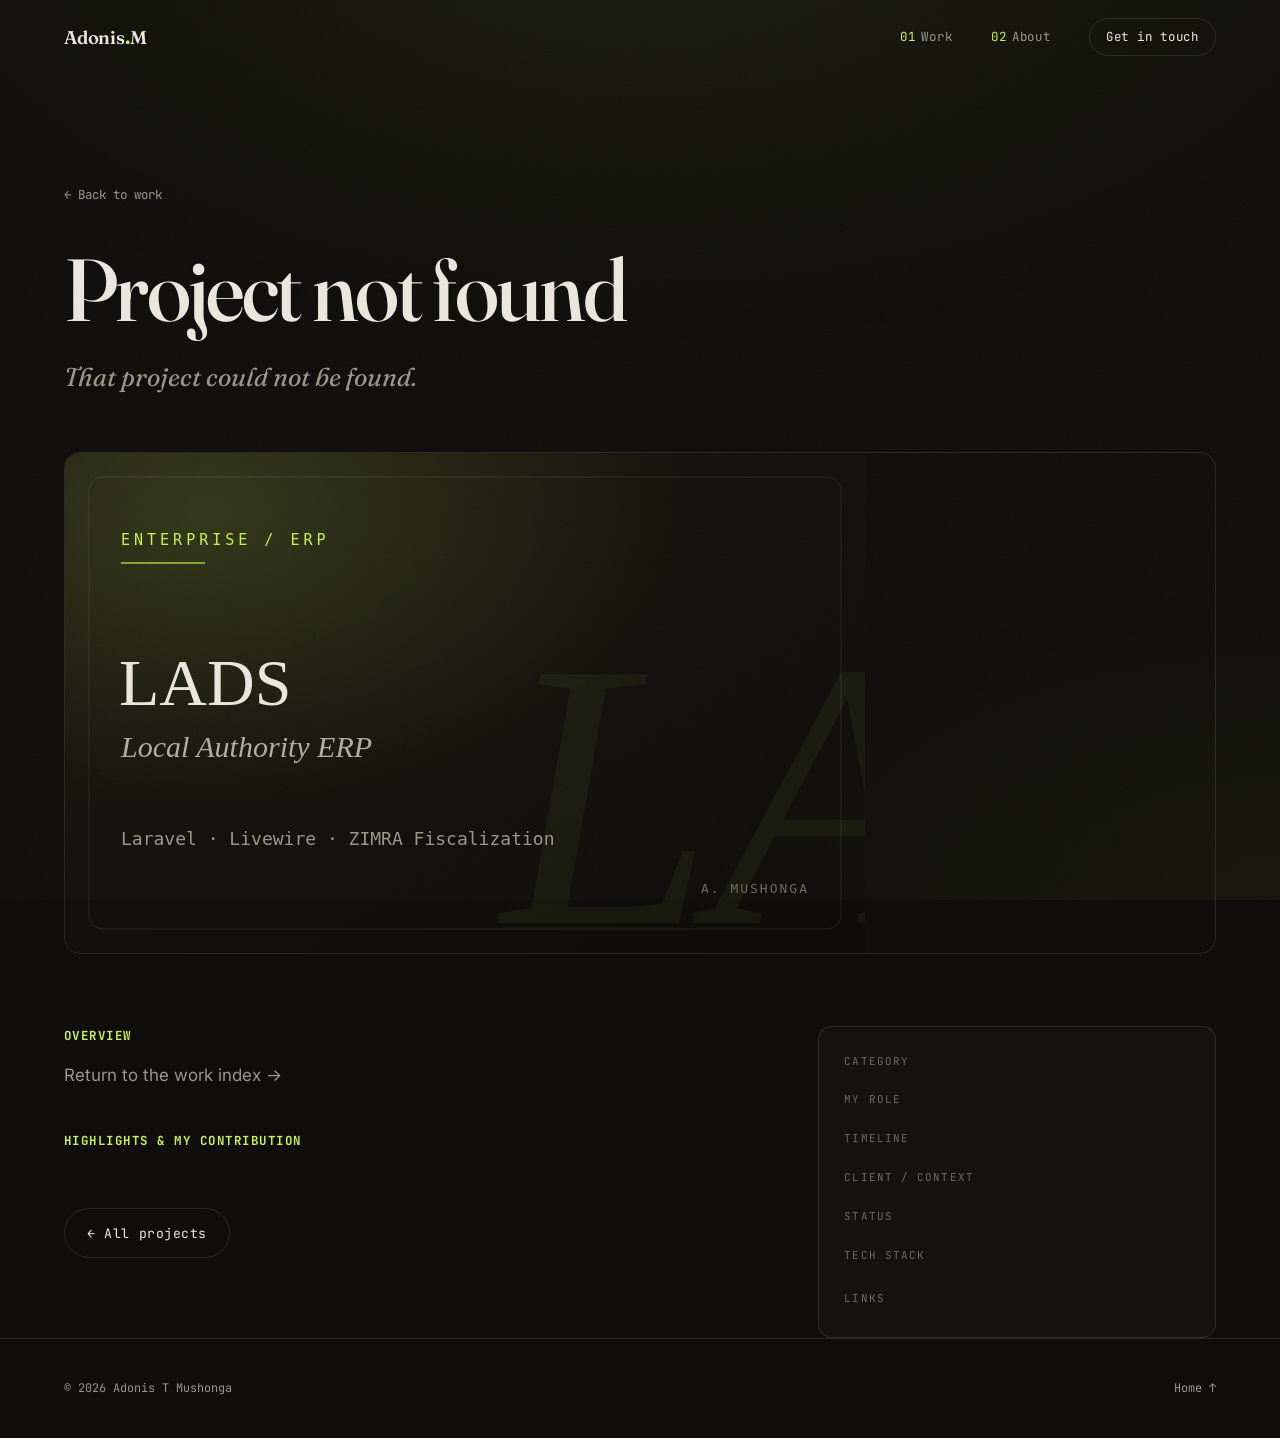
==== commit ca44c415: "Rebuild as bespoke editorial portfolio (no template) - Hand-built from scratch: site.css design syst" ====
--- a/portfolio-details.html
+++ b/portfolio-details.html
@@ -1,487 +1,225 @@
 <!DOCTYPE html>
 <html lang="en">
-
 <head>
   <meta charset="utf-8">
-  <meta content="width=device-width, initial-scale=1.0" name="viewport">
+  <meta name="viewport" content="width=device-width, initial-scale=1.0">
   <title>Case Study — Adonis T Mushonga</title>
-  <meta content="Project case study — Adonis T Mushonga, Full-Stack Software Engineer." name="description">
-  <meta content="Adonis Mushonga, case study, project, full-stack engineer" name="keywords">
-
-  <!-- Favicons -->
+  <meta name="description" content="Project case study — Adonis T Mushonga, Full-Stack Software Engineer.">
   <link href="assets/img/favicon.png" rel="icon">
 
-  <!-- Fonts -->
-  <link href="https://fonts.googleapis.com" rel="preconnect">
-  <link href="https://fonts.gstatic.com" rel="preconnect" crossorigin>
-  <link href="https://fonts.googleapis.com/css2?family=Roboto:wght@400;700&family=Poppins:wght@400;600&family=Raleway:wght@400;700&display=swap" rel="stylesheet">
-
-  <!-- Vendor CSS Files -->
-  <link href="assets/vendor/bootstrap/css/bootstrap.min.css" rel="stylesheet">
-  <link href="assets/vendor/bootstrap-icons/bootstrap-icons.css" rel="stylesheet">
-  <link href="assets/vendor/aos/aos.css" rel="stylesheet">
-  <link href="assets/vendor/glightbox/css/glightbox.min.css" rel="stylesheet">
-  <link href="assets/vendor/swiper/swiper-bundle.min.css" rel="stylesheet">
-
-  <!-- Main CSS File -->
-  <link href="assets/css/main.css" rel="stylesheet">
+  <link rel="preconnect" href="https://fonts.googleapis.com">
+  <link rel="preconnect" href="https://fonts.gstatic.com" crossorigin>
+  <link href="https://fonts.googleapis.com/css2?family=Fraunces:ital,opsz,wght@0,9..144,400;0,9..144,500;0,9..144,600;1,9..144,400;1,9..144,500&family=Inter:wght@400;500;600&family=JetBrains+Mono:wght@400;500&display=swap" rel="stylesheet">
+
+  <link rel="stylesheet" href="assets/css/site.css">
 </head>
-
-<body class="portfolio-details-page">
-
-  <header id="header" class="header d-flex flex-column justify-content-center">
-    <i class="header-toggle d-xl-none bi bi-list"></i>
-    <nav id="navmenu" class="navmenu">
-      <ul>
-        <li><a href="index.html#hero"><i class="bi bi-house navicon"></i><span>Home</span></a></li>
-        <li><a href="index.html#about"><i class="bi bi-person navicon"></i><span>About</span></a></li>
-        <li><a href="index.html#resume"><i class="bi bi-file-earmark-text navicon"></i><span>Resume</span></a></li>
-        <li><a href="index.html#portfolio"><i class="bi bi-images navicon"></i><span>Portfolio</span></a></li>
-        <li><a href="index.html#services"><i class="bi bi-hdd-stack navicon"></i><span>Services</span></a></li>
-        <li><a href="index.html#contact"><i class="bi bi-envelope navicon"></i><span>Contact</span></a></li>
-      </ul>
-    </nav>
-  </header>
-
-  <main class="main">
-
-    <!-- Page Title -->
-    <div class="page-title" data-aos="fade">
-      <div class="container">
-        <nav class="breadcrumbs">
-          <ol>
-            <li><a href="index.html">Home</a></li>
-            <li><a href="index.html#portfolio">Portfolio</a></li>
-            <li class="current" id="cs-breadcrumb">Case Study</li>
-          </ol>
-        </nav>
-        <h1 id="cs-title">Case Study</h1>
+<body>
+
+  <nav class="nav" id="nav">
+    <a href="index.html" class="nav__brand">Adonis<b>.</b>M</a>
+    <div class="nav__links">
+      <a href="index.html#work"><span class="idx">01</span>Work</a>
+      <a href="index.html#about"><span class="idx">02</span>About</a>
+      <a href="index.html#contact" class="nav__cta">Get in touch</a>
+    </div>
+  </nav>
+
+  <main id="top">
+    <header class="cs-hero wrap">
+      <a href="index.html#work" class="cs-back" data-reveal>← Back to work</a>
+      <h1 class="cs-title" id="cs-title" data-reveal data-reveal-delay="1">Case Study</h1>
+      <p class="cs-tagline" id="cs-tagline" data-reveal data-reveal-delay="2"></p>
+      <div class="cs-cover" data-reveal data-reveal-delay="2"><img id="cs-image" src="assets/img/portfolio/lads.svg" alt=""></div>
+    </header>
+
+    <section class="wrap">
+      <div class="cs-body">
+        <div>
+          <div class="cs-block" data-reveal>
+            <h3>Overview</h3>
+            <div id="cs-overview"></div>
+          </div>
+          <div class="cs-block" id="cs-metrics-wrap" data-reveal>
+            <h3>At a glance</h3>
+            <div class="cs-metrics" id="cs-metrics"></div>
+          </div>
+          <div class="cs-block" data-reveal>
+            <h3>Highlights &amp; my contribution</h3>
+            <ul class="cs-highlights" id="cs-highlights"></ul>
+          </div>
+          <a href="index.html#work" class="btn btn--ghost">← All projects</a>
+        </div>
+
+        <aside class="cs-info" data-reveal data-reveal-delay="1">
+          <dl>
+            <div><dt>Category</dt><dd id="cs-category"></dd></div>
+            <div><dt>My role</dt><dd id="cs-role"></dd></div>
+            <div><dt>Timeline</dt><dd id="cs-timeline"></dd></div>
+            <div><dt>Client / context</dt><dd id="cs-client"></dd></div>
+            <div><dt>Status</dt><dd id="cs-status"></dd></div>
+            <div><dt>Tech stack</dt><dd class="stack-min" id="cs-stack"></dd></div>
+            <div><dt>Links</dt><dd id="cs-link"></dd></div>
+          </dl>
+        </aside>
       </div>
-    </div><!-- End Page Title -->
-
-    <!-- Portfolio Details Section -->
-    <section id="portfolio-details" class="portfolio-details section">
-      <div class="container" data-aos="fade-up">
-
-        <div class="cs-hero">
-          <img id="cs-image" src="assets/img/portfolio/lads.svg" alt="Project">
-        </div>
-
-        <div class="row justify-content-between gy-4">
-
-          <div class="col-lg-8" data-aos="fade-up">
-            <div class="portfolio-description">
-              <p class="lead" id="cs-tagline"></p>
-
-              <div class="cs-section">
-                <h3>Overview</h3>
-                <div id="cs-overview"></div>
-              </div>
-
-              <div class="cs-section" id="cs-metrics-wrap">
-                <h3>At a glance</h3>
-                <div class="cs-metrics" id="cs-metrics"></div>
-              </div>
-
-              <div class="cs-section">
-                <h3>Highlights &amp; My Contribution</h3>
-                <ul class="cs-highlights" id="cs-highlights"></ul>
-              </div>
-
-              <a href="index.html#portfolio" class="btn-outline-custom"><i class="bi bi-arrow-left"></i> Back to all projects</a>
-            </div>
-          </div>
-
-          <div class="col-lg-4" data-aos="fade-up" data-aos-delay="100">
-            <div class="cs-info">
-              <h3>Project Information</h3>
-              <ul>
-                <li><strong>Category</strong> <span id="cs-category"></span></li>
-                <li><strong>My Role</strong> <span id="cs-role"></span></li>
-                <li><strong>Timeline</strong> <span id="cs-timeline"></span></li>
-                <li><strong>Client / Context</strong> <span id="cs-client"></span></li>
-                <li><strong>Status</strong> <span id="cs-status"></span></li>
-                <li>
-                  <strong>Tech Stack</strong>
-                  <div class="cs-stack" id="cs-stack"></div>
-                </li>
-                <li id="cs-link-wrap"><strong>Links</strong> <span id="cs-link"></span></li>
-              </ul>
-            </div>
-          </div>
-
-        </div>
-      </div>
-    </section><!-- /Portfolio Details Section -->
-
+    </section>
   </main>
 
-  <footer id="footer" class="footer position-relative light-background">
-    <div class="container">
-      <h3 class="sitename">Adonis T Mushonga</h3>
-      <div class="social-links d-flex justify-content-center">
-        <a href="https://github.com/adonisT02" target="_blank" rel="noopener" aria-label="GitHub"><i class="bi bi-github"></i></a>
-        <a href="https://linkedin.com/in/adonisT02" target="_blank" rel="noopener" aria-label="LinkedIn"><i class="bi bi-linkedin"></i></a>
-        <a href="mailto:adonistmushonga@gmail.com" aria-label="Email"><i class="bi bi-envelope"></i></a>
-      </div>
-      <p class="mt-3">&copy; 2026 Adonis T Mushonga. All Rights Reserved.</p>
+  <footer class="footer wrap">
+    <div class="footer__row">
+      <p>© <span id="year">2026</span> Adonis T Mushonga</p>
+      <a href="index.html" class="top">Home ↑</a>
     </div>
   </footer>
 
-  <!-- Scroll Top -->
-  <a href="#" id="scroll-top" class="scroll-top d-flex align-items-center justify-content-center" aria-label="Scroll to top"><i class="bi bi-arrow-up-short"></i></a>
-
-  <!-- Preloader -->
-  <div id="preloader"></div>
-
-  <!-- Case-study data + renderer -->
   <script>
-    const PROJECTS = {
+    var PROJECTS = {
       "lads": {
         title: "LADS Local Authority ERP",
         tagline: "An enterprise revenue and ERP platform that runs the day-to-day operations of 60+ municipalities across Zimbabwe.",
-        category: "Enterprise ERP · Web",
-        role: "Software Developer (15+ engineer team)",
-        timeline: "2021 – Present",
-        client: "LADS Africa — 60+ local authorities",
-        status: "In production",
-        stack: ["Laravel 10", "Livewire 3", "AdminLTE", "Bootstrap 5", "MySQL", "Queues / Batch Jobs", "DomPDF", "Laravel Excel", "Sanctum", "Google2FA"],
-        overview: [
-          "LADS is a large municipal revenue-management and ERP platform that handles the full operational and financial life of a town or city council — billing and receipting for ratepayers, business licensing, land and lease management, cemeteries, markets, building control, procurement, HR, CRM, and statutory financial reporting.",
-          "It is one of the largest systems I have worked on, spanning 45+ functional modules and thousands of views, and it is actively used by more than 60 councils nationwide."
-        ],
-        metrics: [
-          { n: "60+", l: "Councils in production" },
-          { n: "45+", l: "Functional modules" },
-          { n: "1,000+", l: "Eloquent models" },
-          { n: "2,900+", l: "Blade views" }
-        ],
-        highlights: [
-          "Integrated ZIMRA fiscalization (fiscal device management, signing and fiscal-service layer) so council receipts are tax-compliant.",
-          "Built asynchronous report generation on Laravel queues with parallel batch jobs, AJAX progress polling, and multi-format export (browser / Excel / PDF).",
-          "Contributed to the inventory-accounting subsystem — valuation, aging reports, and general-ledger integration.",
-          "Implemented multi-currency procurement and budgeting, plus QR/barcode generation and Google 2FA security.",
-          "Owned features end to end within a modular architecture, from database schema and Livewire components to PDF outputs and documentation."
-        ],
+        category: "Enterprise ERP · Web", role: "Software Developer (15+ engineer team)", timeline: "2021 – Present",
+        client: "LADS Africa — 60+ local authorities", status: "In production",
+        stack: ["Laravel 10","Livewire 3","AdminLTE","Bootstrap 5","MySQL","Queues / Batch Jobs","DomPDF","Sanctum","Google2FA"],
+        overview: ["LADS is a large municipal revenue-management and ERP platform that handles the full operational and financial life of a council — billing and receipting for ratepayers, business licensing, land and lease management, cemeteries, markets, building control, procurement, HR, CRM, and statutory financial reporting.","It is one of the largest systems I have worked on, spanning 45+ modules and thousands of views, and is actively used by more than 60 councils nationwide."],
+        metrics: [{n:"60+",l:"Councils in production"},{n:"45+",l:"Functional modules"},{n:"1,000+",l:"Eloquent models"},{n:"2,900+",l:"Blade views"}],
+        highlights: ["Integrated ZIMRA fiscalization (fiscal device management, signing and fiscal-service layer) so council receipts are tax-compliant.","Built asynchronous report generation on Laravel queues with parallel batch jobs, AJAX progress polling, and multi-format export.","Contributed to the inventory-accounting subsystem — valuation, aging reports, and general-ledger integration.","Implemented multi-currency procurement and budgeting, plus QR/barcode generation and Google 2FA.","Owned features end to end within a modular architecture, from schema and Livewire components to PDF outputs."],
         link: null
       },
       "mineraerp": {
         title: "MineraERP — Mining Enterprise ERP",
         tagline: "A modular ERP for the Minerals Marketing Corporation of Zimbabwe, with a compliance-grade accounting core.",
-        category: "Enterprise ERP · Web",
-        role: "Software Developer",
-        timeline: "Recent (ongoing)",
-        client: "Minerals Marketing Corporation of Zimbabwe (MMCZ)",
-        status: "In production",
-        stack: ["Laravel 13", "Livewire 4", "Tailwind CSS", "Fortify", "Sanctum", "ApexCharts", "DomPDF", "PhpWord", "Pusher / WebSockets", "Playwright"],
-        overview: [
-          "MineraERP manages MMCZ's mineral-marketing and export business — producers, mineral sales and exports, contracts, treasury and finance, HR, procurement, and regulatory compliance — built on a modern modular Laravel architecture where each business area is a self-contained module.",
-          "The finance domain is the deepest part of the system, reusing a single journal → ledger → sub-ledger posting chain across budgeting, procurement, receipting, and treasury."
-        ],
-        metrics: [
-          { n: "4", l: "Business modules" },
-          { n: "150+", l: "Controllers" },
-          { n: "2,100+", l: "Blade views" },
-          { n: "13", l: "Laravel version" }
-        ],
-        highlights: [
-          "Worked on an IAS 16 asset-revaluation accounting engine — tracking cumulative revaluation surplus vs. prior P&L, with OCI-vs-P&L decision logic and a per-asset revaluation history for audit compliance.",
-          "Contributed to the Treasury & Investments module (portfolios, private equity, property, stock-market, counterparties, revaluation and returns).",
-          "Helped deliver a ZIMRA / ASYCUDA customs-export integration for bill-of-entry submission and clearance, reusing verified data to avoid duplicate capture.",
-          "Built KYC automation for mineral, diamond and precious-stone exporters, with a role-based risk register and heat-map analytics.",
-          "Real-time features via Laravel Echo / Pusher, automated backups, and extensive PDF / Word / Excel document generation."
-        ],
+        category: "Enterprise ERP · Web", role: "Software Developer", timeline: "Recent (ongoing)",
+        client: "Minerals Marketing Corporation of Zimbabwe (MMCZ)", status: "In production",
+        stack: ["Laravel 13","Livewire 4","Tailwind CSS","Fortify","Sanctum","ApexCharts","DomPDF","PhpWord","Pusher / WebSockets","Playwright"],
+        overview: ["MineraERP manages MMCZ's mineral-marketing and export business — producers, mineral sales and exports, contracts, treasury and finance, HR, procurement, and regulatory compliance — on a modern modular Laravel architecture where each business area is a self-contained module.","The finance domain is the deepest part of the system, reusing a single journal → ledger → sub-ledger posting chain across budgeting, procurement, receipting, and treasury."],
+        metrics: [{n:"4",l:"Business modules"},{n:"150+",l:"Controllers"},{n:"2,100+",l:"Blade views"},{n:"13",l:"Laravel version"}],
+        highlights: ["Worked on an IAS 16 asset-revaluation accounting engine — tracking cumulative revaluation surplus vs. prior P&L, with OCI-vs-P&L decision logic and per-asset revaluation history.","Contributed to the Treasury & Investments module (portfolios, private equity, property, stock-market, counterparties, revaluation).","Helped deliver a ZIMRA / ASYCUDA customs-export integration for bill-of-entry submission and clearance.","Built KYC automation for mineral, diamond and precious-stone exporters, with a role-based risk register.","Real-time features via Laravel Echo / Pusher, automated backups, and extensive PDF / Word / Excel generation."],
         link: null
       },
       "mmcz-portal": {
         title: "MMCZ Producer Portal",
-        tagline: "The external-facing portal for MMCZ — combining a CMS website, e-commerce, chatbot, and in-app video meetings.",
-        category: "Web Portal · Real-time",
-        role: "Software Developer",
-        timeline: "Recent (ongoing)",
-        client: "Minerals Marketing Corporation of Zimbabwe (MMCZ)",
-        status: "In production",
-        stack: ["Laravel 10", "Livewire 3", "Tailwind CSS", "BotMan", "WebRTC", "Sanctum", "DomPDF"],
-        overview: [
-          "The MMCZ Portal is the customer- and producer-facing companion to MineraERP. It brings together a CMS-managed public website, an e-commerce shop with a producer offer/negotiation flow, a chatbot with human live-chat handoff, and built-in video meetings and calls.",
-          "Access is segmented by role — producer, client, internal user, and admin — each with its own tailored area."
-        ],
-        metrics: [
-          { n: "4", l: "Role-based portals" },
-          { n: "130+", l: "Models" },
-          { n: "WebRTC", l: "Video / calls" },
-          { n: "BotMan", l: "Chatbot" }
-        ],
-        highlights: [
-          "Implemented in-app WebRTC video meetings and 1:1 calls — signaling, participant heartbeats/polling, and call recordings.",
-          "Built a BotMan chatbot with a human live-chat handoff, assistant availability management, and persisted chat history.",
-          "Delivered a public e-commerce experience with a producer↔client offer and negotiation workflow.",
-          "CMS-driven public site with customer/employee surveys and PDF report generation.",
-          "Role-based access control with forced-password-change and per-role middleware."
-        ],
+        tagline: "The external-facing portal for MMCZ — a CMS website, e-commerce, chatbot, and in-app video meetings.",
+        category: "Web Portal · Real-time", role: "Software Developer", timeline: "Recent (ongoing)",
+        client: "Minerals Marketing Corporation of Zimbabwe (MMCZ)", status: "In production",
+        stack: ["Laravel 10","Livewire 3","Tailwind CSS","BotMan","WebRTC","Sanctum","DomPDF"],
+        overview: ["The MMCZ Portal is the customer- and producer-facing companion to MineraERP. It brings together a CMS-managed public website, an e-commerce shop with a producer offer/negotiation flow, a chatbot with human live-chat handoff, and built-in video meetings and calls.","Access is segmented by role — producer, client, internal user, and admin — each with its own tailored area."],
+        metrics: [{n:"4",l:"Role-based portals"},{n:"130+",l:"Models"},{n:"WebRTC",l:"Video / calls"},{n:"BotMan",l:"Chatbot"}],
+        highlights: ["Implemented in-app WebRTC video meetings and 1:1 calls — signaling, participant heartbeats, and recordings.","Built a BotMan chatbot with a human live-chat handoff and persisted chat history.","Delivered a public e-commerce experience with a producer↔client offer and negotiation workflow.","CMS-driven public site with customer/employee surveys and PDF report generation.","Role-based access control with forced-password-change and per-role middleware."],
         link: null
       },
       "minutepark": {
         title: "MinutePark — Parking Enforcement",
         tagline: "An offline-first mobile system that lets council parking attendants work reliably with no connectivity.",
-        category: "Mobile · Full-Stack",
-        role: "Software Developer (mobile + backend)",
-        timeline: "2021 – Present",
-        client: "Municipal councils",
-        status: "In production (v3.9.5)",
-        stack: ["Flutter", "Dart", "ObjectBox", "WorkManager", "Laravel 10", "Octane", "Sanctum", "ESC/POS Printing", "mobile_scanner"],
-        overview: [
-          "MinutePark is a smart parking-enforcement product for municipal councils. Attendants check vehicles in, issue tickets and booklets, bill offences, manage arrears, run spot checks, and reconcile takings through cash-ups — all designed to work offline on handheld devices with Bluetooth thermal printing and QR scanning.",
-          "The engineering challenge is reliability without connectivity: the app is offline-first, and syncs two-way with a Laravel API when a connection returns."
-        ],
-        metrics: [
-          { n: "v3.9.5", l: "Mature product" },
-          { n: "~22", l: "App screens" },
-          { n: "46", l: "API endpoints" },
-          { n: "45", l: "Backend models" }
-        ],
-        highlights: [
-          "Architected the offline-first data layer with ObjectBox and a WorkManager background isolate that performs periodic two-way sync.",
-          "Designed eventual-consistency sync — records created offline are tagged and pushed to dedicated sync endpoints once connectivity returns.",
-          "Integrated Bluetooth ESC/POS thermal receipt printing and QR/barcode scanning for on-the-spot ticketing.",
-          "Implemented offline bcrypt login plus Sanctum token auth, with the backend multi-tenant per council.",
-          "Modelled multi-currency payment methods with per-currency rates and discounts, reconciled through cash-ups."
-        ],
+        category: "Mobile · Full-Stack", role: "Software Developer (mobile + backend)", timeline: "2021 – Present",
+        client: "Municipal councils", status: "In production (v3.9.5)",
+        stack: ["Flutter","Dart","ObjectBox","WorkManager","Laravel 10","Octane","Sanctum","ESC/POS Printing","mobile_scanner"],
+        overview: ["MinutePark is a smart parking-enforcement product for councils. Attendants check vehicles in, issue tickets and booklets, bill offences, manage arrears, run spot checks, and reconcile takings through cash-ups — all designed to work offline on handheld devices with Bluetooth thermal printing and QR scanning.","The engineering challenge is reliability without connectivity: the app is offline-first and syncs two-way with a Laravel API when a connection returns."],
+        metrics: [{n:"v3.9.5",l:"Mature product"},{n:"~22",l:"App screens"},{n:"46",l:"API endpoints"},{n:"45",l:"Backend models"}],
+        highlights: ["Architected the offline-first data layer with ObjectBox and a WorkManager background isolate performing periodic two-way sync.","Designed eventual-consistency sync — records created offline are tagged and pushed to dedicated sync endpoints once online.","Integrated Bluetooth ESC/POS thermal receipt printing and QR/barcode scanning for on-the-spot ticketing.","Implemented offline bcrypt login plus Sanctum token auth, with the backend multi-tenant per council.","Modelled multi-currency payment methods with per-currency rates and discounts, reconciled through cash-ups."],
         link: null
       },
       "trade": {
         title: "Trade — Algorithmic Trading Bot",
         tagline: "An event-driven trading platform with real broker integrations, backtesting, and live streaming.",
-        category: "AI & Data · Full-Stack",
-        role: "Personal project",
-        timeline: "Personal / independent",
-        client: "Independent build",
-        status: "Personal project",
-        stack: ["FastAPI", "Python 3.11", "React", "Tailwind CSS", "MySQL", "Alembic", "Redis", "Docker", "nginx"],
-        overview: [
-          "Trade is an automated trading platform for Deriv synthetic indices and Alpaca US equities, with a paper/demo fallback for safe testing. It is built around a clean, event-driven architecture with clearly separated concerns.",
-          "The system covers the full trading lifecycle — market data, strategy, backtesting, risk, execution, journaling, and portfolio tracking — behind a JWT-secured API and real-time WebSocket stream."
-        ],
-        metrics: [
-          { n: "2", l: "Broker integrations" },
-          { n: "Redis", l: "Event bus" },
-          { n: "WS", l: "Live streaming" },
-          { n: "Docker", l: "Deployment" }
-        ],
-        highlights: [
-          "Designed an event-driven core with separate modules for backtesting, execution, risk, strategy, journal, market-data, and portfolio.",
-          "Integrated real brokers (Deriv, Alpaca) with a demo/paper fallback for safe strategy testing.",
-          "Built a JWT-secured REST API plus an authenticated WebSocket stream for live updates.",
-          "Used Redis as an event bus/queue to decouple producers and consumers.",
-          "Added a pytest suite and Docker Compose + nginx deployment."
-        ],
+        category: "AI & Data · Full-Stack", role: "Personal project", timeline: "Personal / independent",
+        client: "Independent build", status: "Personal project",
+        stack: ["FastAPI","Python 3.11","React","Tailwind CSS","MySQL","Alembic","Redis","Docker","nginx"],
+        overview: ["Trade is an automated trading platform for Deriv synthetic indices and Alpaca US equities, with a paper/demo fallback for safe testing. It is built around a clean, event-driven architecture with clearly separated concerns.","The system covers the full trading lifecycle — market data, strategy, backtesting, risk, execution, journaling, and portfolio tracking — behind a JWT-secured API and real-time WebSocket stream."],
+        metrics: [{n:"2",l:"Broker integrations"},{n:"Redis",l:"Event bus"},{n:"WS",l:"Live streaming"},{n:"Docker",l:"Deployment"}],
+        highlights: ["Designed an event-driven core with separate modules for backtesting, execution, risk, strategy, journal, market-data, and portfolio.","Integrated real brokers (Deriv, Alpaca) with a demo/paper fallback for safe strategy testing.","Built a JWT-secured REST API plus an authenticated WebSocket stream for live updates.","Used Redis as an event bus/queue to decouple producers and consumers.","Added a pytest suite and Docker Compose + nginx deployment."],
         link: null
       },
       "atm-biometric": {
         title: "Biometric ATM System",
         tagline: "A self-service banking kiosk built around fingerprint authentication and fraud detection.",
-        category: "Security & AI · Full-Stack",
-        role: "Personal project",
-        timeline: "Personal / independent",
-        client: "Independent build",
-        status: "Personal project",
-        stack: ["Django", "Django REST Framework", "Python", "React", "TypeScript", "Vite", "AES (cryptography)", "MySQL / SQLite"],
-        overview: [
-          "A biometric ATM kiosk that supports withdrawals, balance checks, mini-statements, OTP, and fraud detection. Authentication is fingerprint-first, with a layered domain/services/repositories architecture on the backend.",
-          "Security is central: biometric templates are encrypted, and a risk engine plus account-lockout logic guard against abuse."
-        ],
-        metrics: [
-          { n: "WebAuthn", l: "Fingerprint auth" },
-          { n: "AES", l: "Encrypted templates" },
-          { n: "Risk", l: "Fraud engine" },
-          { n: "OTP", l: "Multi-provider SMS" }
-        ],
-        highlights: [
-          "Implemented WebAuthn device-fingerprint authentication with a demo fallback path.",
-          "Built a layered biometrics domain (enrol, verify, matching) separated from services and repositories.",
-          "Encrypted biometric templates with AES via Python's cryptography library.",
-          "Added a risk/fraud engine and account-lockout logic to protect accounts.",
-          "Integrated multi-provider SMS OTP (Africa's Talking, Twilio, Econet) behind a factory/mock abstraction."
-        ],
+        category: "Security & AI · Full-Stack", role: "Personal project", timeline: "Personal / independent",
+        client: "Independent build", status: "Personal project",
+        stack: ["Django","Django REST Framework","Python","React","TypeScript","Vite","AES (cryptography)","MySQL"],
+        overview: ["A biometric ATM kiosk that supports withdrawals, balance checks, mini-statements, OTP, and fraud detection. Authentication is fingerprint-first, with a layered domain/services/repositories architecture on the backend.","Security is central: biometric templates are encrypted, and a risk engine plus account-lockout logic guard against abuse."],
+        metrics: [{n:"WebAuthn",l:"Fingerprint auth"},{n:"AES",l:"Encrypted templates"},{n:"Risk",l:"Fraud engine"},{n:"OTP",l:"Multi-provider SMS"}],
+        highlights: ["Implemented WebAuthn device-fingerprint authentication with a demo fallback path.","Built a layered biometrics domain (enrol, verify, matching) separated from services and repositories.","Encrypted biometric templates with AES via Python's cryptography library.","Added a risk/fraud engine and account-lockout logic to protect accounts.","Integrated multi-provider SMS OTP (Africa's Talking, Twilio, Econet) behind a factory/mock abstraction."],
         link: null
       },
       "miss-universe": {
         title: "Miss Universe Zimbabwe — Voting Platform",
         tagline: "A three-app platform with a wallet economy and four payment gateways.",
-        category: "Platform · Payments",
-        role: "Personal project",
-        timeline: "Personal / independent",
-        client: "Independent build",
-        status: "Personal project",
-        stack: ["NestJS", "TypeScript", "Supabase / PostgreSQL", "Next.js", "Flutter", "Docker", "Caddy"],
-        overview: [
-          "A pageant voting and contestant platform made up of three applications — a NestJS API, a Next.js admin dashboard, and a Flutter mobile app — backed by Supabase/PostgreSQL.",
-          "Users buy votes through a wallet economy, with payments handled across multiple local and international gateways."
-        ],
-        metrics: [
-          { n: "3", l: "Apps in monorepo" },
-          { n: "4", l: "Payment gateways" },
-          { n: "Wallet", l: "Voting economy" },
-          { n: "PG", l: "Supabase / Postgres" }
-        ],
-        highlights: [
-          "Built a three-app monorepo: NestJS API, Next.js admin dashboard, and Flutter mobile client.",
-          "Designed a wallet/voting economy with vote purchases and balances.",
-          "Integrated four payment gateways — Stripe, Paynow, iVeri, and Apple/Google in-app purchases.",
-          "Delivered a rich module set: auth, votes, wallet, payments, contestants, feed, follows, live, and support.",
-          "Added email verification, role-based mobile entry, and a production go-live checklist."
-        ],
+        category: "Platform · Payments", role: "Personal project", timeline: "Personal / independent",
+        client: "Independent build", status: "Personal project",
+        stack: ["NestJS","TypeScript","Supabase / PostgreSQL","Next.js","Flutter","Docker","Caddy"],
+        overview: ["A pageant voting and contestant platform made up of three applications — a NestJS API, a Next.js admin dashboard, and a Flutter mobile app — backed by Supabase/PostgreSQL.","Users buy votes through a wallet economy, with payments handled across multiple local and international gateways."],
+        metrics: [{n:"3",l:"Apps in monorepo"},{n:"4",l:"Payment gateways"},{n:"Wallet",l:"Voting economy"},{n:"PG",l:"Supabase / Postgres"}],
+        highlights: ["Built a three-app monorepo: NestJS API, Next.js admin dashboard, and Flutter mobile client.","Designed a wallet/voting economy with vote purchases and balances.","Integrated four payment gateways — Stripe, Paynow, iVeri, and Apple/Google in-app purchases.","Delivered a rich module set: auth, votes, wallet, payments, contestants, feed, follows, live, and support.","Added email verification, role-based mobile entry, and a production go-live checklist."],
         link: null
       },
       "sahwigate": {
         title: "SahwiGate — Athletics Platform API",
         tagline: "A professionally-engineered backend with queues, payments, docs, and a full test suite.",
-        category: "Backend · API",
-        role: "Personal project",
-        timeline: "Personal / independent",
-        client: "Independent build",
-        status: "Personal project",
-        stack: ["Fastify", "TypeScript", "Prisma", "PostgreSQL", "Redis", "BullMQ", "Stripe", "Swagger", "Zod", "Vitest"],
-        overview: [
-          "SahwiGate is an athletics platform API built to production standards — clean modular boundaries, background job processing, payments, generated API docs, and both unit and integration tests.",
-          "It is the strongest showcase of my backend engineering discipline."
-        ],
-        metrics: [
-          { n: "BullMQ", l: "Job queues" },
-          { n: "Stripe", l: "Payments" },
-          { n: "Swagger", l: "API docs" },
-          { n: "Tested", l: "Unit + integration" }
-        ],
-        highlights: [
-          "Built background job processing with BullMQ on Redis.",
-          "Integrated Stripe payments with JWT auth, rate-limiting, and helmet hardening.",
-          "Generated interactive API documentation with Swagger and validated inputs with Zod.",
-          "Wrote unit and integration tests with Vitest, enforced with Husky and commitlint.",
-          "Organised the codebase into clean domains: activities, clubs, events, races, timing, wearables, media, and payments."
-        ],
+        category: "Backend · API", role: "Personal project", timeline: "Personal / independent",
+        client: "Independent build", status: "Personal project",
+        stack: ["Fastify","TypeScript","Prisma","PostgreSQL","Redis","BullMQ","Stripe","Swagger","Zod","Vitest"],
+        overview: ["SahwiGate is an athletics platform API built to production standards — clean modular boundaries, background job processing, payments, generated API docs, and both unit and integration tests.","It is the strongest showcase of my backend engineering discipline."],
+        metrics: [{n:"BullMQ",l:"Job queues"},{n:"Stripe",l:"Payments"},{n:"Swagger",l:"API docs"},{n:"Tested",l:"Unit + integration"}],
+        highlights: ["Built background job processing with BullMQ on Redis.","Integrated Stripe payments with JWT auth, rate-limiting, and helmet hardening.","Generated interactive API documentation with Swagger and validated inputs with Zod.","Wrote unit and integration tests with Vitest, enforced with Husky and commitlint.","Organised the codebase into clean domains: activities, clubs, events, races, timing, wearables, media, and payments."],
         link: null
       },
       "medguardqr": {
         title: "MedGuardQR — Pharmacy Dispensing System",
         tagline: "A QR-driven medication dispensing and inventory system with built-in safety rules.",
-        category: "Healthcare · Full-Stack",
-        role: "Personal project",
-        timeline: "Personal / independent",
-        client: "Independent build",
-        status: "Personal project",
-        stack: ["Django", "Django REST Framework", "MySQL", "React", "Vite", "qrcode", "Pillow"],
-        overview: [
-          "MedGuardQR manages medication dispensing and inventory for a pharmacy, using QR codes to identify and track medications through a pharmacist workflow.",
-          "It enforces real safety and stock rules rather than being a plain CRUD app."
-        ],
-        metrics: [
-          { n: "QR", l: "Medication codes" },
-          { n: "Alerts", l: "Stock / expiry" },
-          { n: "RBAC", l: "Role-based" },
-          { n: "3", l: "Django apps" }
-        ],
-        highlights: [
-          "Generated QR codes for medications with qrcode + Pillow.",
-          "Implemented low-stock and expiry-warning thresholds.",
-          "Enforced minimum-hours-between-dispense safety rules.",
-          "Added role-based access for admins and pharmacists.",
-          "Organised the backend into pharmacy, dispensing, and students Django apps with a React front-end."
-        ],
+        category: "Healthcare · Full-Stack", role: "Personal project", timeline: "Personal / independent",
+        client: "Independent build", status: "Personal project",
+        stack: ["Django","Django REST Framework","MySQL","React","Vite","qrcode","Pillow"],
+        overview: ["MedGuardQR manages medication dispensing and inventory for a pharmacy, using QR codes to identify and track medications through a pharmacist workflow.","It enforces real safety and stock rules rather than being a plain CRUD app."],
+        metrics: [{n:"QR",l:"Medication codes"},{n:"Alerts",l:"Stock / expiry"},{n:"RBAC",l:"Role-based"},{n:"3",l:"Django apps"}],
+        highlights: ["Generated QR codes for medications with qrcode + Pillow.","Implemented low-stock and expiry-warning thresholds.","Enforced minimum-hours-between-dispense safety rules.","Added role-based access for admins and pharmacists.","Organised the backend into pharmacy, dispensing, and students Django apps with a React front-end."],
         link: null
       },
       "conference-app": {
         title: "Conference Companion App",
         tagline: "A polished Flutter event app featuring a fully offline Bible with search and text-to-speech.",
-        category: "Mobile · Flutter",
-        role: "Personal project",
-        timeline: "Personal / independent",
-        client: "Independent build",
-        status: "Personal project",
-        stack: ["Flutter", "Dart", "Supabase", "Local Notifications", "flutter_tts", "timezone"],
-        overview: [
-          "A mobile companion app for a multi-day conference, covering the programme, departments, songs, testimonies, and an appraisals leaderboard — with a standout fully-offline Bible.",
-          "It ships with a web-admin and a colleague-mobile counterpart."
-        ],
-        metrics: [
-          { n: "Offline", l: "Bible (KJV+Shona)" },
-          { n: "TTS", l: "Text-to-speech" },
-          { n: "Reminders", l: "Programme alerts" },
-          { n: "Search", l: "Full-text verses" }
-        ],
-        highlights: [
-          "Built a multi-day programme with calendar reminders via local notifications.",
-          "Bundled a fully offline Bible (KJV + Shona, ~6.7 MB JSON) with verse highlighting.",
-          "Added text-to-speech playback and progressive full-text verse search.",
-          "Included departments, songs/lyrics, testimonies, and an appraisals leaderboard.",
-          "Paired the app with a web-admin and a colleague-mobile companion."
-        ],
+        category: "Mobile · Flutter", role: "Personal project", timeline: "Personal / independent",
+        client: "Independent build", status: "Personal project",
+        stack: ["Flutter","Dart","Supabase","Local Notifications","flutter_tts","timezone"],
+        overview: ["A mobile companion app for a multi-day conference, covering the programme, departments, songs, testimonies, and an appraisals leaderboard — with a standout fully-offline Bible.","It ships with a web-admin and a colleague-mobile counterpart."],
+        metrics: [{n:"Offline",l:"Bible (KJV+Shona)"},{n:"TTS",l:"Text-to-speech"},{n:"Reminders",l:"Programme alerts"},{n:"Search",l:"Full-text verses"}],
+        highlights: ["Built a multi-day programme with calendar reminders via local notifications.","Bundled a fully offline Bible (KJV + Shona, ~6.7 MB JSON) with verse highlighting.","Added text-to-speech playback and progressive full-text verse search.","Included departments, songs/lyrics, testimonies, and an appraisals leaderboard.","Paired the app with a web-admin and a colleague-mobile companion."],
         link: null
       }
     };
 
     (function () {
-      function qs(name) {
-        return new URLSearchParams(window.location.search).get(name);
-      }
-      function el(id) { return document.getElementById(id); }
-
-      var slug = qs("p");
-      var p = slug && PROJECTS[slug];
-
+      function qs(n){ return new URLSearchParams(location.search).get(n); }
+      function el(id){ return document.getElementById(id); }
+      var y = el("year"); if (y) y.textContent = new Date().getFullYear();
+
+      var slug = qs("p"); var p = slug && PROJECTS[slug];
       if (!p) {
         el("cs-title").textContent = "Project not found";
-        el("cs-breadcrumb").textContent = "Not found";
-        el("cs-tagline").textContent = "Sorry, that project could not be found.";
-        el("cs-overview").innerHTML = '<p><a href="index.html#portfolio">Return to the portfolio</a> to pick a project.</p>';
+        el("cs-tagline").textContent = "That project could not be found.";
+        el("cs-overview").innerHTML = '<p><a href="index.html#work">Return to the work index →</a></p>';
         el("cs-metrics-wrap").style.display = "none";
         return;
       }
-
       document.title = p.title + " — Adonis T Mushonga";
       el("cs-title").textContent = p.title;
-      el("cs-breadcrumb").textContent = p.title;
       el("cs-image").src = "assets/img/portfolio/" + slug + ".svg";
       el("cs-image").alt = p.title;
       el("cs-tagline").textContent = p.tagline;
-
-      el("cs-overview").innerHTML = p.overview.map(function (t) { return "<p>" + t + "</p>"; }).join("");
-
+      el("cs-overview").innerHTML = p.overview.map(function(t){ return "<p>"+t+"</p>"; }).join("");
       if (p.metrics && p.metrics.length) {
-        el("cs-metrics").innerHTML = p.metrics.map(function (m) {
-          return '<div class="cs-metric"><span class="n">' + m.n + '</span><span class="l">' + m.l + '</span></div>';
-        }).join("");
-      } else {
-        el("cs-metrics-wrap").style.display = "none";
-      }
-
-      el("cs-highlights").innerHTML = p.highlights.map(function (h) {
-        return '<li><i class="bi bi-check-circle-fill"></i>' + h + "</li>";
-      }).join("");
-
+        el("cs-metrics").innerHTML = p.metrics.map(function(m){ return '<div class="cs-metric"><div class="n">'+m.n+'</div><div class="l">'+m.l+'</div></div>'; }).join("");
+      } else { el("cs-metrics-wrap").style.display = "none"; }
+      el("cs-highlights").innerHTML = p.highlights.map(function(h){ return "<li>"+h+"</li>"; }).join("");
       el("cs-category").textContent = p.category;
       el("cs-role").textContent = p.role;
       el("cs-timeline").textContent = p.timeline;
       el("cs-client").textContent = p.client;
       el("cs-status").textContent = p.status;
-      el("cs-stack").innerHTML = p.stack.map(function (s) { return "<span>" + s + "</span>"; }).join("");
-
-      if (p.link) {
-        el("cs-link").innerHTML = '<a href="' + p.link + '" target="_blank" rel="noopener">Visit project</a>';
-      } else {
-        el("cs-link").innerHTML = '<span class="text-muted">Private / proprietary — <a href="index.html#contact">available on request</a></span>';
-      }
+      el("cs-stack").innerHTML = p.stack.map(function(s){ return "<span>"+s+"</span>"; }).join("");
+      el("cs-link").innerHTML = p.link
+        ? '<a href="'+p.link+'" target="_blank" rel="noopener">Visit project ↗</a>'
+        : 'Private / proprietary — <a href="index.html#contact">available on request</a>';
     })();
   </script>
-
-  <!-- Vendor JS Files -->
-  <script src="assets/vendor/bootstrap/js/bootstrap.bundle.min.js"></script>
-  <script src="assets/vendor/aos/aos.js"></script>
-  <script src="assets/vendor/glightbox/js/glightbox.min.js"></script>
-  <script src="assets/vendor/swiper/swiper-bundle.min.js"></script>
-
-  <!-- Main JS File -->
-  <script src="assets/js/main.js"></script>
-
+  <script src="assets/js/site.js"></script>
 </body>
-
 </html>
--- a/assets/css/site.css
+++ b/assets/css/site.css
@@ -0,0 +1,417 @@
+/*==============================================================
+  Adonis T Mushonga — bespoke editorial portfolio
+  Design system: warm ink · Fraunces + Inter + JetBrains Mono
+==============================================================*/
+
+/* ---------- Reset ---------- */
+*, *::before, *::after { box-sizing: border-box; margin: 0; padding: 0; }
+html { -webkit-text-size-adjust: 100%; text-size-adjust: 100%; }
+img, svg { display: block; max-width: 100%; }
+a { color: inherit; text-decoration: none; }
+button { font: inherit; color: inherit; background: none; border: 0; cursor: pointer; }
+ul { list-style: none; }
+
+/* ---------- Tokens ---------- */
+:root {
+  --bg:        #0f0e0c;
+  --bg-2:      #14130f;
+  --surface:   #17150f;
+  --text:      #ece7dd;
+  --muted:     #9c968a;
+  --faint:     #6f6a60;
+  --line:      rgba(236, 231, 221, 0.12);
+  --line-soft: rgba(236, 231, 221, 0.07);
+  --accent:    #c9f24e;   /* signature acid-lime */
+  --accent-2:  #a7d43a;
+  --accent-ink:#14170a;
+
+  --serif: "Fraunces", "Times New Roman", serif;
+  --sans:  "Inter", system-ui, -apple-system, "Segoe UI", sans-serif;
+  --mono:  "JetBrains Mono", ui-monospace, "SFMono-Regular", Consolas, monospace;
+
+  --pad: clamp(1.25rem, 5vw, 6rem);
+  --maxw: 1400px;
+
+  --ease: cubic-bezier(0.22, 1, 0.36, 1);
+}
+
+/* ---------- Base ---------- */
+html { scroll-behavior: smooth; }
+body {
+  font-family: var(--sans);
+  background: var(--bg);
+  color: var(--text);
+  line-height: 1.6;
+  font-size: clamp(1rem, 0.95rem + 0.2vw, 1.0625rem);
+  -webkit-font-smoothing: antialiased;
+  text-rendering: optimizeLegibility;
+  overflow-x: hidden;
+}
+::selection { background: var(--accent); color: var(--accent-ink); }
+
+/* Grain / vignette overlays */
+body::before {
+  content: "";
+  position: fixed;
+  inset: 0;
+  z-index: 1;
+  pointer-events: none;
+  background:
+    radial-gradient(120% 90% at 50% -10%, color-mix(in srgb, var(--accent), transparent 94%), transparent 55%),
+    radial-gradient(80% 60% at 100% 100%, color-mix(in srgb, var(--accent), transparent 96%), transparent 60%);
+}
+body::after {
+  content: "";
+  position: fixed;
+  inset: 0;
+  z-index: 2;
+  pointer-events: none;
+  opacity: 0.035;
+  background-image: url("data:image/svg+xml,%3Csvg xmlns='http://www.w3.org/2000/svg' width='140' height='140'%3E%3Cfilter id='n'%3E%3CfeTurbulence type='fractalNoise' baseFrequency='0.9' numOctaves='2' stitchTiles='stitch'/%3E%3C/filter%3E%3Crect width='100%25' height='100%25' filter='url(%23n)'/%3E%3C/svg%3E");
+}
+
+.wrap { max-width: var(--maxw); margin-inline: auto; padding-inline: var(--pad); }
+
+/* Focus */
+:focus-visible { outline: 2px solid var(--accent); outline-offset: 3px; border-radius: 2px; }
+
+/* Reusable eyebrow label */
+.eyebrow {
+  font-family: var(--mono);
+  font-size: 0.72rem;
+  letter-spacing: 0.22em;
+  text-transform: uppercase;
+  color: var(--accent);
+  display: inline-flex;
+  align-items: center;
+  gap: 0.6rem;
+}
+.eyebrow::before {
+  content: "";
+  width: 1.6rem;
+  height: 1px;
+  background: var(--accent);
+  opacity: 0.7;
+}
+
+/* ---------- Nav ---------- */
+.nav {
+  position: fixed;
+  top: 0; left: 0; right: 0;
+  z-index: 50;
+  display: flex;
+  align-items: center;
+  justify-content: space-between;
+  padding: 1.15rem var(--pad);
+  transition: background 0.4s var(--ease), border-color 0.4s var(--ease), padding 0.4s var(--ease);
+  border-bottom: 1px solid transparent;
+}
+.nav.scrolled {
+  background: color-mix(in srgb, var(--bg), transparent 25%);
+  -webkit-backdrop-filter: blur(14px);
+  backdrop-filter: blur(14px);
+  border-bottom-color: var(--line-soft);
+  padding-block: 0.85rem;
+}
+.nav__brand { font-family: var(--serif); font-weight: 600; font-size: 1.15rem; letter-spacing: -0.01em; }
+.nav__brand b { color: var(--accent); }
+.nav__links { display: flex; align-items: center; gap: clamp(1rem, 3vw, 2.4rem); }
+.nav__links a {
+  font-family: var(--mono);
+  font-size: 0.78rem;
+  letter-spacing: 0.06em;
+  color: var(--muted);
+  transition: color 0.25s;
+  position: relative;
+}
+.nav__links a .idx { color: var(--accent); margin-right: 0.35rem; }
+.nav__links a:hover, .nav__links a.active { color: var(--text); }
+.nav__cta {
+  border: 1px solid var(--line);
+  padding: 0.5rem 1rem;
+  border-radius: 100px;
+  color: var(--text) !important;
+  transition: border-color 0.25s, background 0.25s, color 0.25s;
+}
+.nav__cta:hover { border-color: var(--accent); background: var(--accent); color: var(--accent-ink) !important; }
+.nav__toggle { display: none; }
+
+@media (max-width: 760px) {
+  .nav__links { gap: 1.1rem; }
+  .nav__links a:not(.nav__cta) { display: none; }
+}
+
+/* ---------- Hero ---------- */
+.hero { position: relative; z-index: 3; padding-top: clamp(7rem, 18vh, 12rem); padding-bottom: clamp(3rem, 8vh, 6rem); }
+.hero__status {
+  display: inline-flex; align-items: center; gap: 0.5rem;
+  font-family: var(--mono); font-size: 0.75rem; letter-spacing: 0.05em;
+  color: var(--muted); margin-bottom: 2rem;
+}
+.hero__dot { width: 8px; height: 8px; border-radius: 50%; background: var(--accent); box-shadow: 0 0 0 0 var(--accent); animation: pulse 2.4s infinite; }
+@keyframes pulse {
+  0% { box-shadow: 0 0 0 0 color-mix(in srgb, var(--accent), transparent 40%); }
+  70% { box-shadow: 0 0 0 10px color-mix(in srgb, var(--accent), transparent 100%); }
+  100% { box-shadow: 0 0 0 0 color-mix(in srgb, var(--accent), transparent 100%); }
+}
+.hero__title {
+  font-family: var(--serif);
+  font-weight: 500;
+  font-size: clamp(2.9rem, 9.2vw, 9.5rem);
+  line-height: 0.98;
+  letter-spacing: -0.03em;
+  margin: 0;
+}
+.hero__title .li { display: block; overflow: hidden; }
+.hero__title .li > span { display: block; }
+.hero__title em { font-style: italic; color: var(--accent); font-weight: 400; }
+.hero__title .thin { color: var(--muted); }
+.hero__meta {
+  margin-top: clamp(2rem, 5vh, 3.5rem);
+  display: grid;
+  grid-template-columns: 1fr auto;
+  gap: clamp(2rem, 5vw, 4rem);
+  align-items: end;
+}
+.hero__intro { display: flex; flex-direction: column; gap: clamp(1.5rem, 4vh, 2.4rem); }
+.hero__lede { max-width: 46ch; color: var(--muted); font-size: clamp(1.05rem, 1rem + 0.4vw, 1.35rem); line-height: 1.55; }
+.hero__lede strong { color: var(--text); font-weight: 600; }
+.hero__actions { display: flex; flex-direction: column; gap: 1.1rem; align-items: flex-start; }
+
+.hero__portrait { position: relative; width: clamp(170px, 20vw, 250px); flex-shrink: 0; margin: 0; }
+.hero__portrait img {
+  width: 100%; aspect-ratio: 3 / 4; object-fit: cover;
+  border-radius: 14px; border: 1px solid var(--line);
+  filter: grayscale(0.45) contrast(1.03) brightness(0.95);
+  transition: filter 0.6s var(--ease), transform 0.6s var(--ease);
+}
+.hero__portrait:hover img { filter: none; transform: translateY(-4px); }
+.hero__portrait::before {
+  content: ""; position: absolute; top: -9px; left: -9px; width: 38px; height: 38px;
+  border-top: 2px solid var(--accent); border-left: 2px solid var(--accent); border-radius: 5px 0 0 0;
+}
+.hero__portrait::after {
+  content: ""; position: absolute; bottom: -9px; right: -9px; width: 38px; height: 38px;
+  border-bottom: 2px solid var(--accent); border-right: 2px solid var(--accent); border-radius: 0 0 5px 0;
+}
+.hero__portrait figcaption {
+  font-family: var(--mono); font-size: 0.66rem; letter-spacing: 0.1em; text-transform: uppercase;
+  color: var(--muted); margin-top: 0.8rem; text-align: center;
+}
+
+@media (max-width: 820px) {
+  .hero__meta { grid-template-columns: 1fr; gap: 2.2rem; }
+  .hero__portrait { width: clamp(150px, 45vw, 200px); order: -1; }
+}
+
+/* Buttons */
+.btn {
+  display: inline-flex; align-items: center; gap: 0.6rem;
+  font-family: var(--mono); font-size: 0.82rem; letter-spacing: 0.04em;
+  padding: 0.85rem 1.4rem; border-radius: 100px;
+  border: 1px solid var(--line);
+  transition: transform 0.25s var(--ease), background 0.25s, border-color 0.25s, color 0.25s;
+  will-change: transform;
+}
+.btn .arw { transition: transform 0.3s var(--ease); }
+.btn:hover .arw { transform: translateX(4px); }
+.btn--solid { background: var(--accent); color: var(--accent-ink); border-color: var(--accent); }
+.btn--solid:hover { background: var(--accent-2); border-color: var(--accent-2); }
+.btn--ghost:hover { border-color: var(--accent); color: var(--accent); }
+.btn-row { display: flex; flex-wrap: wrap; gap: 0.9rem; }
+
+/* Socials inline */
+.socials { display: flex; gap: 1.4rem; font-family: var(--mono); font-size: 0.78rem; color: var(--muted); }
+.socials a { transition: color 0.25s; display: inline-flex; align-items: center; gap: 0.4rem; }
+.socials a:hover { color: var(--accent); }
+
+/* ---------- Marquee ---------- */
+.marquee {
+  position: relative; z-index: 3;
+  border-top: 1px solid var(--line-soft);
+  border-bottom: 1px solid var(--line-soft);
+  padding-block: 1.4rem; margin-top: clamp(3rem, 8vh, 6rem);
+  overflow: hidden; white-space: nowrap;
+}
+.marquee__track { display: inline-flex; gap: 3.5rem; animation: scroll-x 28s linear infinite; }
+.marquee:hover .marquee__track { animation-play-state: paused; }
+.marquee__track span {
+  font-family: var(--serif); font-style: italic; font-size: clamp(1.4rem, 3vw, 2.4rem);
+  color: var(--faint); display: inline-flex; align-items: center; gap: 3.5rem;
+}
+.marquee__track span::after { content: "✦"; color: var(--accent); font-style: normal; font-size: 0.7em; }
+@keyframes scroll-x { to { transform: translateX(-50%); } }
+
+/* ---------- Section shell ---------- */
+.section { position: relative; z-index: 3; padding-block: clamp(4.5rem, 12vh, 9rem); }
+.section__head { display: flex; justify-content: space-between; align-items: baseline; gap: 2rem; margin-bottom: clamp(2.5rem, 6vh, 4.5rem); flex-wrap: wrap; }
+.section__title { font-family: var(--serif); font-weight: 500; font-size: clamp(2rem, 5vw, 3.4rem); letter-spacing: -0.02em; line-height: 1.05; }
+.section__title em { font-style: italic; color: var(--accent); }
+.section__count { font-family: var(--mono); font-size: 0.8rem; color: var(--muted); }
+
+/* ---------- Work index ---------- */
+.work-list { border-top: 1px solid var(--line); }
+.work-row {
+  display: grid;
+  grid-template-columns: auto 1fr auto auto;
+  align-items: center;
+  gap: clamp(1rem, 3vw, 3rem);
+  padding: clamp(1.4rem, 3vw, 2.2rem) 0.4rem;
+  border-bottom: 1px solid var(--line);
+  position: relative;
+  transition: padding 0.4s var(--ease), color 0.3s;
+}
+.work-row::before {
+  content: ""; position: absolute; inset: 0; z-index: -1;
+  background: linear-gradient(90deg, color-mix(in srgb, var(--accent), transparent 92%), transparent 70%);
+  opacity: 0; transition: opacity 0.4s var(--ease);
+}
+.work-row:hover { padding-left: 1.5rem; }
+.work-row:hover::before { opacity: 1; }
+.work-index { font-family: var(--mono); font-size: 0.85rem; color: var(--accent); align-self: start; padding-top: 0.5rem; }
+.work-title { font-family: var(--serif); font-weight: 500; font-size: clamp(1.4rem, 3.4vw, 2.6rem); line-height: 1.1; letter-spacing: -0.02em; transition: color 0.3s; }
+.work-row:hover .work-title { color: var(--accent); }
+.work-desc { color: var(--muted); margin-top: 0.4rem; max-width: 52ch; font-size: 0.98rem; }
+.work-meta { text-align: right; display: flex; flex-direction: column; gap: 0.5rem; align-items: flex-end; }
+.work-cat {
+  font-family: var(--mono); font-size: 0.68rem; letter-spacing: 0.1em; text-transform: uppercase;
+  color: var(--accent); border: 1px solid var(--line); padding: 0.25rem 0.6rem; border-radius: 100px;
+}
+.work-tags { font-family: var(--mono); font-size: 0.74rem; color: var(--faint); }
+.work-arrow { font-size: 1.4rem; color: var(--muted); transition: transform 0.35s var(--ease), color 0.3s; }
+.work-row:hover .work-arrow { transform: translate(6px, -6px); color: var(--accent); }
+
+@media (max-width: 860px) {
+  .work-row { grid-template-columns: auto 1fr auto; row-gap: 0.75rem; }
+  .work-meta { grid-column: 2 / 3; text-align: left; align-items: flex-start; flex-direction: row; flex-wrap: wrap; }
+  .work-arrow { grid-row: 1; }
+}
+
+/* Floating cursor-follow preview */
+.work-preview {
+  position: fixed; top: 0; left: 0; z-index: 40;
+  width: 300px; aspect-ratio: 8 / 5; border-radius: 12px; overflow: hidden;
+  pointer-events: none; opacity: 0; transform: translate(-50%, -50%) scale(0.85);
+  transition: opacity 0.3s var(--ease), transform 0.3s var(--ease);
+  box-shadow: 0 24px 60px rgba(0,0,0,0.6); border: 1px solid var(--line);
+}
+.work-preview.show { opacity: 1; transform: translate(-50%, -50%) scale(1); }
+.work-preview img { width: 100%; height: 100%; object-fit: cover; }
+@media (hover: none) { .work-preview { display: none; } }
+
+/* ---------- About ---------- */
+.about__grid { display: grid; grid-template-columns: 1.5fr 1fr; gap: clamp(2rem, 6vw, 5rem); align-items: start; }
+.about__lead { font-family: var(--serif); font-weight: 400; font-size: clamp(1.5rem, 3vw, 2.4rem); line-height: 1.3; letter-spacing: -0.01em; }
+.about__lead em { font-style: italic; color: var(--accent); }
+.about__body { margin-top: 1.6rem; color: var(--muted); max-width: 60ch; }
+.about__body p + p { margin-top: 1rem; }
+.about__side { display: flex; flex-direction: column; gap: 2rem; }
+.about__portrait { border-radius: 14px; border: 1px solid var(--line); filter: grayscale(0.35) contrast(1.02); width: 100%; }
+.stat-row { display: grid; grid-template-columns: repeat(2, 1fr); gap: 1px; background: var(--line); border: 1px solid var(--line); border-radius: 12px; overflow: hidden; }
+.stat { background: var(--bg); padding: 1.2rem; }
+.stat .n { font-family: var(--serif); font-size: clamp(1.8rem, 4vw, 2.6rem); color: var(--accent); line-height: 1; }
+.stat .l { font-family: var(--mono); font-size: 0.7rem; letter-spacing: 0.08em; text-transform: uppercase; color: var(--muted); margin-top: 0.5rem; }
+@media (max-width: 820px) { .about__grid { grid-template-columns: 1fr; } }
+
+/* Capabilities + stack */
+.caps { margin-top: 3rem; display: grid; grid-template-columns: repeat(auto-fit, minmax(220px, 1fr)); gap: 1px; background: var(--line); border: 1px solid var(--line); border-radius: 14px; overflow: hidden; }
+.cap { background: var(--bg); padding: 1.6rem; transition: background 0.3s; }
+.cap:hover { background: var(--bg-2); }
+.cap h4 { font-family: var(--serif); font-weight: 500; font-size: 1.2rem; margin-bottom: 0.5rem; }
+.cap h4 span { color: var(--accent); font-family: var(--mono); font-size: 0.8rem; margin-right: 0.5rem; }
+.cap p { color: var(--muted); font-size: 0.92rem; }
+
+.stack { display: flex; flex-wrap: wrap; gap: 0.6rem; margin-top: 2.4rem; }
+.stack li { font-family: var(--mono); font-size: 0.78rem; color: var(--muted); border: 1px solid var(--line); padding: 0.45rem 0.85rem; border-radius: 100px; transition: border-color 0.25s, color 0.25s; }
+.stack li:hover { border-color: var(--accent); color: var(--accent); }
+
+/* ---------- Experience ---------- */
+.exp { border-top: 1px solid var(--line); }
+.exp-row { display: grid; grid-template-columns: 0.7fr 2fr; gap: 2rem; padding: clamp(1.8rem, 4vw, 2.8rem) 0; border-bottom: 1px solid var(--line); }
+.exp-when { font-family: var(--mono); font-size: 0.8rem; color: var(--muted); }
+.exp-role { font-family: var(--serif); font-size: clamp(1.3rem, 2.6vw, 1.9rem); font-weight: 500; }
+.exp-co { color: var(--accent); font-family: var(--mono); font-size: 0.82rem; margin-top: 0.3rem; }
+.exp-points { margin-top: 1.1rem; display: flex; flex-direction: column; gap: 0.7rem; color: var(--muted); max-width: 62ch; }
+.exp-points li { position: relative; padding-left: 1.4rem; }
+.exp-points li::before { content: "→"; position: absolute; left: 0; color: var(--accent); }
+@media (max-width: 700px) { .exp-row { grid-template-columns: 1fr; gap: 0.6rem; } }
+
+/* ---------- Contact ---------- */
+.contact { position: relative; z-index: 3; padding-block: clamp(5rem, 14vh, 10rem); border-top: 1px solid var(--line); }
+.contact__big { font-family: var(--serif); font-weight: 500; font-size: clamp(2.6rem, 9vw, 8rem); line-height: 0.98; letter-spacing: -0.03em; }
+.contact__big a { transition: color 0.3s; }
+.contact__big a:hover { color: var(--accent); }
+.contact__big em { font-style: italic; color: var(--accent); }
+.contact__grid { display: grid; grid-template-columns: 1fr 1fr; gap: clamp(2rem, 6vw, 4rem); margin-top: clamp(2.5rem, 6vh, 4rem); align-items: start; }
+.contact__info { display: flex; flex-direction: column; gap: 1.5rem; }
+.info-item .k { font-family: var(--mono); font-size: 0.72rem; letter-spacing: 0.1em; text-transform: uppercase; color: var(--faint); }
+.info-item .v { font-size: 1.05rem; margin-top: 0.2rem; }
+.info-item .v a:hover { color: var(--accent); }
+@media (max-width: 760px) { .contact__grid { grid-template-columns: 1fr; } }
+
+/* Form */
+.form { display: grid; gap: 1rem; }
+.form .two { display: grid; grid-template-columns: 1fr 1fr; gap: 1rem; }
+.form input, .form textarea {
+  width: 100%; background: var(--bg-2); border: 1px solid var(--line); color: var(--text);
+  padding: 0.9rem 1rem; border-radius: 10px; font: inherit; font-size: 0.95rem; transition: border-color 0.25s, background 0.25s;
+}
+.form input::placeholder, .form textarea::placeholder { color: var(--faint); }
+.form input:focus, .form textarea:focus { border-color: var(--accent); background: var(--bg); outline: none; }
+.form textarea { resize: vertical; min-height: 130px; }
+.hp { position: absolute; left: -9999px; }
+@media (max-width: 500px) { .form .two { grid-template-columns: 1fr; } }
+
+/* ---------- Footer ---------- */
+.footer { position: relative; z-index: 3; border-top: 1px solid var(--line); padding-block: 2.5rem; }
+.footer__row { display: flex; justify-content: space-between; align-items: center; gap: 1rem; flex-wrap: wrap; }
+.footer__row p { font-family: var(--mono); font-size: 0.74rem; color: var(--muted); }
+.footer__row .top { font-family: var(--mono); font-size: 0.74rem; color: var(--muted); transition: color 0.25s; }
+.footer__row .top:hover { color: var(--accent); }
+
+/* ---------- Reveal animation ---------- */
+[data-reveal] { opacity: 0; transform: translateY(28px); transition: opacity 0.9s var(--ease), transform 0.9s var(--ease); }
+[data-reveal].in { opacity: 1; transform: none; }
+[data-reveal-delay="1"] { transition-delay: 0.08s; }
+[data-reveal-delay="2"] { transition-delay: 0.16s; }
+[data-reveal-delay="3"] { transition-delay: 0.24s; }
+.hero__title .li > span { transform: translateY(105%); transition: transform 1s var(--ease); }
+.hero.in .hero__title .li > span { transform: none; }
+.hero.in .hero__title .li:nth-child(2) > span { transition-delay: 0.1s; }
+.hero.in .hero__title .li:nth-child(3) > span { transition-delay: 0.2s; }
+
+/* ---------- Case-study page ---------- */
+.cs-hero { padding-top: clamp(8rem, 20vh, 12rem); }
+.cs-back { font-family: var(--mono); font-size: 0.78rem; color: var(--muted); display: inline-flex; gap: 0.5rem; margin-bottom: 2.5rem; transition: color 0.25s; }
+.cs-back:hover { color: var(--accent); }
+.cs-title { font-family: var(--serif); font-weight: 500; font-size: clamp(2.4rem, 7vw, 5.5rem); line-height: 1; letter-spacing: -0.03em; }
+.cs-tagline { color: var(--muted); font-size: clamp(1.1rem, 2.4vw, 1.6rem); max-width: 58ch; margin-top: 1.5rem; font-family: var(--serif); font-style: italic; }
+.cs-cover { margin-top: clamp(2.5rem, 6vh, 4rem); border-radius: 16px; overflow: hidden; border: 1px solid var(--line); }
+.cs-body { display: grid; grid-template-columns: 1.7fr 1fr; gap: clamp(2rem, 6vw, 5rem); margin-top: clamp(3rem, 8vh, 5rem); align-items: start; }
+.cs-block { margin-bottom: 2.6rem; }
+.cs-block h3 { font-family: var(--mono); font-size: 0.78rem; letter-spacing: 0.12em; text-transform: uppercase; color: var(--accent); margin-bottom: 1rem; }
+.cs-block p { color: var(--muted); }
+.cs-block p + p { margin-top: 1rem; }
+.cs-highlights { display: flex; flex-direction: column; gap: 1rem; }
+.cs-highlights li { position: relative; padding-left: 1.8rem; color: var(--muted); }
+.cs-highlights li::before { content: "→"; position: absolute; left: 0; color: var(--accent); }
+.cs-metrics { display: grid; grid-template-columns: repeat(2, 1fr); gap: 1px; background: var(--line); border: 1px solid var(--line); border-radius: 12px; overflow: hidden; margin: 1.2rem 0 2.4rem; }
+.cs-metric { background: var(--bg); padding: 1.2rem; }
+.cs-metric .n { font-family: var(--serif); font-size: clamp(1.5rem, 3vw, 2.2rem); color: var(--accent); line-height: 1; }
+.cs-metric .l { font-family: var(--mono); font-size: 0.68rem; letter-spacing: 0.06em; text-transform: uppercase; color: var(--muted); margin-top: 0.5rem; }
+.cs-info { border: 1px solid var(--line); border-radius: 14px; padding: 1.6rem; position: sticky; top: 6rem; background: var(--bg-2); }
+.cs-info dl { display: grid; gap: 1.1rem; }
+.cs-info dt { font-family: var(--mono); font-size: 0.68rem; letter-spacing: 0.1em; text-transform: uppercase; color: var(--faint); }
+.cs-info dd { margin-top: 0.25rem; font-size: 0.95rem; }
+.cs-info .stack-min { display: flex; flex-wrap: wrap; gap: 0.4rem; margin-top: 0.5rem; }
+.cs-info .stack-min span { font-family: var(--mono); font-size: 0.72rem; color: var(--accent); border: 1px solid var(--line); padding: 0.25rem 0.55rem; border-radius: 100px; }
+@media (max-width: 860px) { .cs-body { grid-template-columns: 1fr; } .cs-info { position: static; } }
+
+/* ---------- Reduced motion ---------- */
+@media (prefers-reduced-motion: reduce) {
+  html { scroll-behavior: auto; }
+  *, *::before, *::after { animation-duration: 0.001ms !important; animation-iteration-count: 1 !important; transition-duration: 0.001ms !important; }
+  [data-reveal] { opacity: 1; transform: none; }
+  .hero__title .li > span { transform: none; }
+  .work-preview { display: none; }
+}
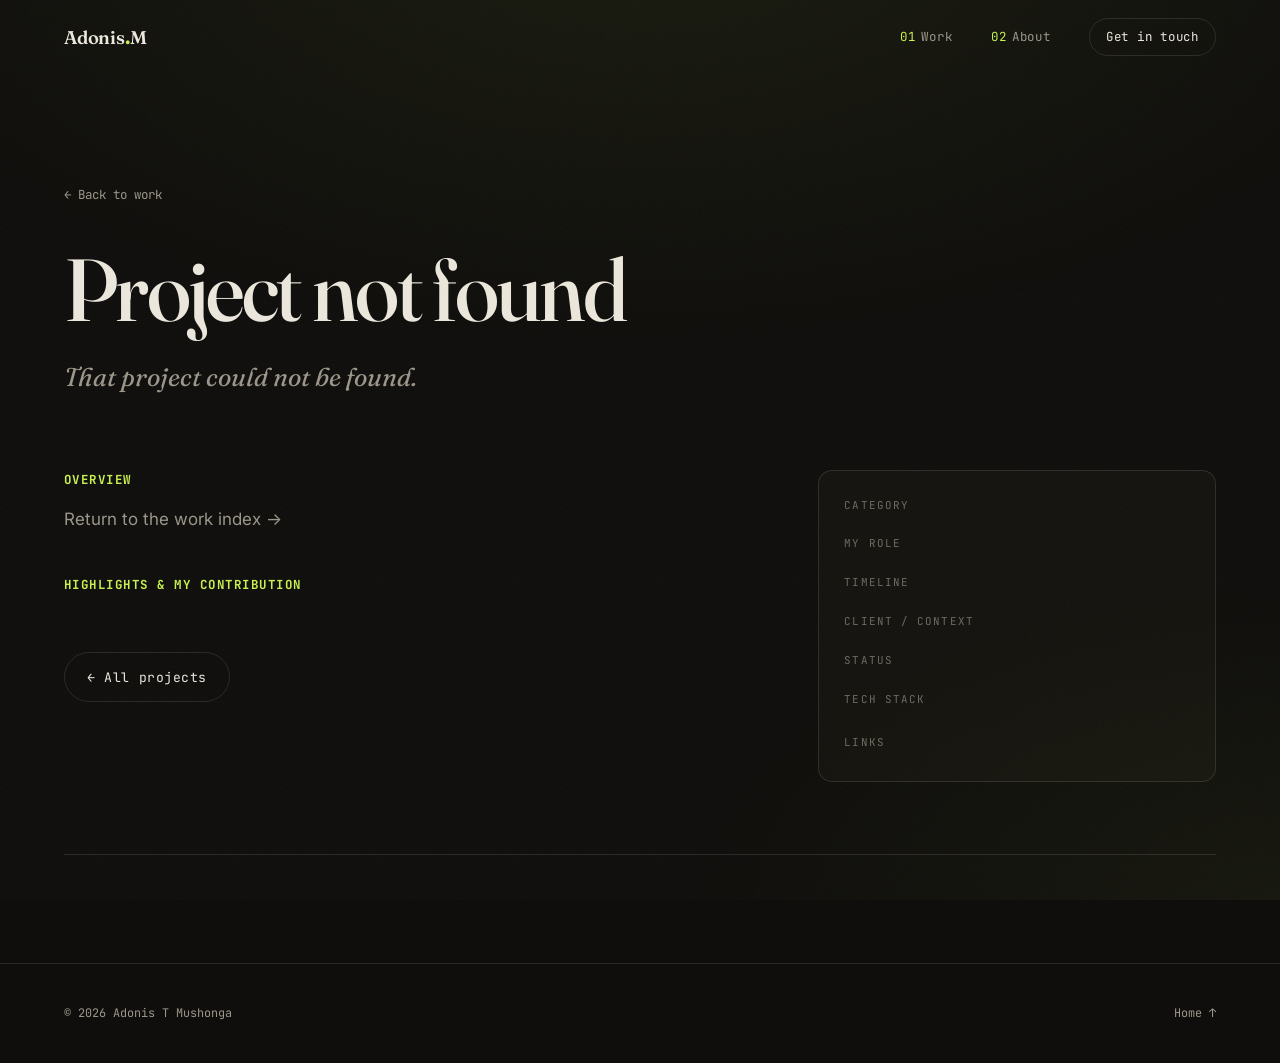
==== commit 1f7f53c1: "Rebuild portfolio with real product screenshots, 17 case studies and galleries - Real screens captur" ====
--- a/portfolio-details.html
+++ b/portfolio-details.html
@@ -11,7 +11,7 @@
   <link rel="preconnect" href="https://fonts.gstatic.com" crossorigin>
   <link href="https://fonts.googleapis.com/css2?family=Fraunces:ital,opsz,wght@0,9..144,400;0,9..144,500;0,9..144,600;1,9..144,400;1,9..144,500&family=Inter:wght@400;500;600&family=JetBrains+Mono:wght@400;500&display=swap" rel="stylesheet">
 
-  <link rel="stylesheet" href="assets/css/site.css">
+  <link rel="stylesheet" href="assets/css/site.css?v=4">
 </head>
 <body>
 
@@ -29,7 +29,7 @@
       <a href="index.html#work" class="cs-back" data-reveal>← Back to work</a>
       <h1 class="cs-title" id="cs-title" data-reveal data-reveal-delay="1">Case Study</h1>
       <p class="cs-tagline" id="cs-tagline" data-reveal data-reveal-delay="2"></p>
-      <div class="cs-cover" data-reveal data-reveal-delay="2"><img id="cs-image" src="assets/img/portfolio/lads.svg" alt=""></div>
+      <div class="cs-cover" id="cs-cover" data-reveal data-reveal-delay="2"></div>
     </header>
 
     <section class="wrap">
@@ -47,6 +47,10 @@
             <h3>Highlights &amp; my contribution</h3>
             <ul class="cs-highlights" id="cs-highlights"></ul>
           </div>
+          <div class="cs-block" id="cs-gallery-wrap" data-reveal>
+            <h3>Screens</h3>
+            <div class="cs-gallery" id="cs-gallery"></div>
+          </div>
           <a href="index.html#work" class="btn btn--ghost">← All projects</a>
         </div>
 
@@ -58,10 +62,12 @@
             <div><dt>Client / context</dt><dd id="cs-client"></dd></div>
             <div><dt>Status</dt><dd id="cs-status"></dd></div>
             <div><dt>Tech stack</dt><dd class="stack-min" id="cs-stack"></dd></div>
-            <div><dt>Links</dt><dd id="cs-link"></dd></div>
+            <div><dt>Links</dt><dd class="cs-links" id="cs-link"></dd></div>
           </dl>
         </aside>
       </div>
+
+      <nav class="cs-next" id="cs-next" aria-label="More projects"></nav>
     </section>
   </main>
 
@@ -72,138 +78,58 @@
     </div>
   </footer>
 
+  <div class="lightbox" id="lightbox" role="dialog" aria-modal="true" aria-label="Screenshot viewer">
+    <span class="lightbox__count" id="lb-count"></span>
+    <button class="lightbox__close" id="lb-close" type="button">Close ✕</button>
+    <button class="lightbox__btn prev" id="lb-prev" type="button" aria-label="Previous">←</button>
+    <img id="lb-img" src="" alt="">
+    <button class="lightbox__btn next" id="lb-next" type="button" aria-label="Next">→</button>
+    <p class="lightbox__cap" id="lb-cap"></p>
+  </div>
+
+  <script src="assets/js/projects.js?v=4"></script>
+  <script src="assets/js/shots.js?v=4"></script>
   <script>
-    var PROJECTS = {
-      "lads": {
-        title: "LADS Local Authority ERP",
-        tagline: "An enterprise revenue and ERP platform that runs the day-to-day operations of 60+ municipalities across Zimbabwe.",
-        category: "Enterprise ERP · Web", role: "Software Developer (15+ engineer team)", timeline: "2021 – Present",
-        client: "LADS Africa — 60+ local authorities", status: "In production",
-        stack: ["Laravel 10","Livewire 3","AdminLTE","Bootstrap 5","MySQL","Queues / Batch Jobs","DomPDF","Sanctum","Google2FA"],
-        overview: ["LADS is a large municipal revenue-management and ERP platform that handles the full operational and financial life of a council — billing and receipting for ratepayers, business licensing, land and lease management, cemeteries, markets, building control, procurement, HR, CRM, and statutory financial reporting.","It is one of the largest systems I have worked on, spanning 45+ modules and thousands of views, and is actively used by more than 60 councils nationwide."],
-        metrics: [{n:"60+",l:"Councils in production"},{n:"45+",l:"Functional modules"},{n:"1,000+",l:"Eloquent models"},{n:"2,900+",l:"Blade views"}],
-        highlights: ["Integrated ZIMRA fiscalization (fiscal device management, signing and fiscal-service layer) so council receipts are tax-compliant.","Built asynchronous report generation on Laravel queues with parallel batch jobs, AJAX progress polling, and multi-format export.","Contributed to the inventory-accounting subsystem — valuation, aging reports, and general-ledger integration.","Implemented multi-currency procurement and budgeting, plus QR/barcode generation and Google 2FA.","Owned features end to end within a modular architecture, from schema and Livewire components to PDF outputs."],
-        link: null
-      },
-      "mineraerp": {
-        title: "MineraERP — Mining Enterprise ERP",
-        tagline: "A modular ERP for the Minerals Marketing Corporation of Zimbabwe, with a compliance-grade accounting core.",
-        category: "Enterprise ERP · Web", role: "Software Developer", timeline: "Recent (ongoing)",
-        client: "Minerals Marketing Corporation of Zimbabwe (MMCZ)", status: "In production",
-        stack: ["Laravel 13","Livewire 4","Tailwind CSS","Fortify","Sanctum","ApexCharts","DomPDF","PhpWord","Pusher / WebSockets","Playwright"],
-        overview: ["MineraERP manages MMCZ's mineral-marketing and export business — producers, mineral sales and exports, contracts, treasury and finance, HR, procurement, and regulatory compliance — on a modern modular Laravel architecture where each business area is a self-contained module.","The finance domain is the deepest part of the system, reusing a single journal → ledger → sub-ledger posting chain across budgeting, procurement, receipting, and treasury."],
-        metrics: [{n:"4",l:"Business modules"},{n:"150+",l:"Controllers"},{n:"2,100+",l:"Blade views"},{n:"13",l:"Laravel version"}],
-        highlights: ["Worked on an IAS 16 asset-revaluation accounting engine — tracking cumulative revaluation surplus vs. prior P&L, with OCI-vs-P&L decision logic and per-asset revaluation history.","Contributed to the Treasury & Investments module (portfolios, private equity, property, stock-market, counterparties, revaluation).","Helped deliver a ZIMRA / ASYCUDA customs-export integration for bill-of-entry submission and clearance.","Built KYC automation for mineral, diamond and precious-stone exporters, with a role-based risk register.","Real-time features via Laravel Echo / Pusher, automated backups, and extensive PDF / Word / Excel generation."],
-        link: null
-      },
-      "mmcz-portal": {
-        title: "MMCZ Producer Portal",
-        tagline: "The external-facing portal for MMCZ — a CMS website, e-commerce, chatbot, and in-app video meetings.",
-        category: "Web Portal · Real-time", role: "Software Developer", timeline: "Recent (ongoing)",
-        client: "Minerals Marketing Corporation of Zimbabwe (MMCZ)", status: "In production",
-        stack: ["Laravel 10","Livewire 3","Tailwind CSS","BotMan","WebRTC","Sanctum","DomPDF"],
-        overview: ["The MMCZ Portal is the customer- and producer-facing companion to MineraERP. It brings together a CMS-managed public website, an e-commerce shop with a producer offer/negotiation flow, a chatbot with human live-chat handoff, and built-in video meetings and calls.","Access is segmented by role — producer, client, internal user, and admin — each with its own tailored area."],
-        metrics: [{n:"4",l:"Role-based portals"},{n:"130+",l:"Models"},{n:"WebRTC",l:"Video / calls"},{n:"BotMan",l:"Chatbot"}],
-        highlights: ["Implemented in-app WebRTC video meetings and 1:1 calls — signaling, participant heartbeats, and recordings.","Built a BotMan chatbot with a human live-chat handoff and persisted chat history.","Delivered a public e-commerce experience with a producer↔client offer and negotiation workflow.","CMS-driven public site with customer/employee surveys and PDF report generation.","Role-based access control with forced-password-change and per-role middleware."],
-        link: null
-      },
-      "minutepark": {
-        title: "MinutePark — Parking Enforcement",
-        tagline: "An offline-first mobile system that lets council parking attendants work reliably with no connectivity.",
-        category: "Mobile · Full-Stack", role: "Software Developer (mobile + backend)", timeline: "2021 – Present",
-        client: "Municipal councils", status: "In production (v3.9.5)",
-        stack: ["Flutter","Dart","ObjectBox","WorkManager","Laravel 10","Octane","Sanctum","ESC/POS Printing","mobile_scanner"],
-        overview: ["MinutePark is a smart parking-enforcement product for councils. Attendants check vehicles in, issue tickets and booklets, bill offences, manage arrears, run spot checks, and reconcile takings through cash-ups — all designed to work offline on handheld devices with Bluetooth thermal printing and QR scanning.","The engineering challenge is reliability without connectivity: the app is offline-first and syncs two-way with a Laravel API when a connection returns."],
-        metrics: [{n:"v3.9.5",l:"Mature product"},{n:"~22",l:"App screens"},{n:"46",l:"API endpoints"},{n:"45",l:"Backend models"}],
-        highlights: ["Architected the offline-first data layer with ObjectBox and a WorkManager background isolate performing periodic two-way sync.","Designed eventual-consistency sync — records created offline are tagged and pushed to dedicated sync endpoints once online.","Integrated Bluetooth ESC/POS thermal receipt printing and QR/barcode scanning for on-the-spot ticketing.","Implemented offline bcrypt login plus Sanctum token auth, with the backend multi-tenant per council.","Modelled multi-currency payment methods with per-currency rates and discounts, reconciled through cash-ups."],
-        link: null
-      },
-      "trade": {
-        title: "Trade — Algorithmic Trading Bot",
-        tagline: "An event-driven trading platform with real broker integrations, backtesting, and live streaming.",
-        category: "AI & Data · Full-Stack", role: "Personal project", timeline: "Personal / independent",
-        client: "Independent build", status: "Personal project",
-        stack: ["FastAPI","Python 3.11","React","Tailwind CSS","MySQL","Alembic","Redis","Docker","nginx"],
-        overview: ["Trade is an automated trading platform for Deriv synthetic indices and Alpaca US equities, with a paper/demo fallback for safe testing. It is built around a clean, event-driven architecture with clearly separated concerns.","The system covers the full trading lifecycle — market data, strategy, backtesting, risk, execution, journaling, and portfolio tracking — behind a JWT-secured API and real-time WebSocket stream."],
-        metrics: [{n:"2",l:"Broker integrations"},{n:"Redis",l:"Event bus"},{n:"WS",l:"Live streaming"},{n:"Docker",l:"Deployment"}],
-        highlights: ["Designed an event-driven core with separate modules for backtesting, execution, risk, strategy, journal, market-data, and portfolio.","Integrated real brokers (Deriv, Alpaca) with a demo/paper fallback for safe strategy testing.","Built a JWT-secured REST API plus an authenticated WebSocket stream for live updates.","Used Redis as an event bus/queue to decouple producers and consumers.","Added a pytest suite and Docker Compose + nginx deployment."],
-        link: null
-      },
-      "atm-biometric": {
-        title: "Biometric ATM System",
-        tagline: "A self-service banking kiosk built around fingerprint authentication and fraud detection.",
-        category: "Security & AI · Full-Stack", role: "Personal project", timeline: "Personal / independent",
-        client: "Independent build", status: "Personal project",
-        stack: ["Django","Django REST Framework","Python","React","TypeScript","Vite","AES (cryptography)","MySQL"],
-        overview: ["A biometric ATM kiosk that supports withdrawals, balance checks, mini-statements, OTP, and fraud detection. Authentication is fingerprint-first, with a layered domain/services/repositories architecture on the backend.","Security is central: biometric templates are encrypted, and a risk engine plus account-lockout logic guard against abuse."],
-        metrics: [{n:"WebAuthn",l:"Fingerprint auth"},{n:"AES",l:"Encrypted templates"},{n:"Risk",l:"Fraud engine"},{n:"OTP",l:"Multi-provider SMS"}],
-        highlights: ["Implemented WebAuthn device-fingerprint authentication with a demo fallback path.","Built a layered biometrics domain (enrol, verify, matching) separated from services and repositories.","Encrypted biometric templates with AES via Python's cryptography library.","Added a risk/fraud engine and account-lockout logic to protect accounts.","Integrated multi-provider SMS OTP (Africa's Talking, Twilio, Econet) behind a factory/mock abstraction."],
-        link: null
-      },
-      "miss-universe": {
-        title: "Miss Universe Zimbabwe — Voting Platform",
-        tagline: "A three-app platform with a wallet economy and four payment gateways.",
-        category: "Platform · Payments", role: "Personal project", timeline: "Personal / independent",
-        client: "Independent build", status: "Personal project",
-        stack: ["NestJS","TypeScript","Supabase / PostgreSQL","Next.js","Flutter","Docker","Caddy"],
-        overview: ["A pageant voting and contestant platform made up of three applications — a NestJS API, a Next.js admin dashboard, and a Flutter mobile app — backed by Supabase/PostgreSQL.","Users buy votes through a wallet economy, with payments handled across multiple local and international gateways."],
-        metrics: [{n:"3",l:"Apps in monorepo"},{n:"4",l:"Payment gateways"},{n:"Wallet",l:"Voting economy"},{n:"PG",l:"Supabase / Postgres"}],
-        highlights: ["Built a three-app monorepo: NestJS API, Next.js admin dashboard, and Flutter mobile client.","Designed a wallet/voting economy with vote purchases and balances.","Integrated four payment gateways — Stripe, Paynow, iVeri, and Apple/Google in-app purchases.","Delivered a rich module set: auth, votes, wallet, payments, contestants, feed, follows, live, and support.","Added email verification, role-based mobile entry, and a production go-live checklist."],
-        link: null
-      },
-      "sahwigate": {
-        title: "SahwiGate — Athletics Platform API",
-        tagline: "A professionally-engineered backend with queues, payments, docs, and a full test suite.",
-        category: "Backend · API", role: "Personal project", timeline: "Personal / independent",
-        client: "Independent build", status: "Personal project",
-        stack: ["Fastify","TypeScript","Prisma","PostgreSQL","Redis","BullMQ","Stripe","Swagger","Zod","Vitest"],
-        overview: ["SahwiGate is an athletics platform API built to production standards — clean modular boundaries, background job processing, payments, generated API docs, and both unit and integration tests.","It is the strongest showcase of my backend engineering discipline."],
-        metrics: [{n:"BullMQ",l:"Job queues"},{n:"Stripe",l:"Payments"},{n:"Swagger",l:"API docs"},{n:"Tested",l:"Unit + integration"}],
-        highlights: ["Built background job processing with BullMQ on Redis.","Integrated Stripe payments with JWT auth, rate-limiting, and helmet hardening.","Generated interactive API documentation with Swagger and validated inputs with Zod.","Wrote unit and integration tests with Vitest, enforced with Husky and commitlint.","Organised the codebase into clean domains: activities, clubs, events, races, timing, wearables, media, and payments."],
-        link: null
-      },
-      "medguardqr": {
-        title: "MedGuardQR — Pharmacy Dispensing System",
-        tagline: "A QR-driven medication dispensing and inventory system with built-in safety rules.",
-        category: "Healthcare · Full-Stack", role: "Personal project", timeline: "Personal / independent",
-        client: "Independent build", status: "Personal project",
-        stack: ["Django","Django REST Framework","MySQL","React","Vite","qrcode","Pillow"],
-        overview: ["MedGuardQR manages medication dispensing and inventory for a pharmacy, using QR codes to identify and track medications through a pharmacist workflow.","It enforces real safety and stock rules rather than being a plain CRUD app."],
-        metrics: [{n:"QR",l:"Medication codes"},{n:"Alerts",l:"Stock / expiry"},{n:"RBAC",l:"Role-based"},{n:"3",l:"Django apps"}],
-        highlights: ["Generated QR codes for medications with qrcode + Pillow.","Implemented low-stock and expiry-warning thresholds.","Enforced minimum-hours-between-dispense safety rules.","Added role-based access for admins and pharmacists.","Organised the backend into pharmacy, dispensing, and students Django apps with a React front-end."],
-        link: null
-      },
-      "conference-app": {
-        title: "Conference Companion App",
-        tagline: "A polished Flutter event app featuring a fully offline Bible with search and text-to-speech.",
-        category: "Mobile · Flutter", role: "Personal project", timeline: "Personal / independent",
-        client: "Independent build", status: "Personal project",
-        stack: ["Flutter","Dart","Supabase","Local Notifications","flutter_tts","timezone"],
-        overview: ["A mobile companion app for a multi-day conference, covering the programme, departments, songs, testimonies, and an appraisals leaderboard — with a standout fully-offline Bible.","It ships with a web-admin and a colleague-mobile counterpart."],
-        metrics: [{n:"Offline",l:"Bible (KJV+Shona)"},{n:"TTS",l:"Text-to-speech"},{n:"Reminders",l:"Programme alerts"},{n:"Search",l:"Full-text verses"}],
-        highlights: ["Built a multi-day programme with calendar reminders via local notifications.","Bundled a fully offline Bible (KJV + Shona, ~6.7 MB JSON) with verse highlighting.","Added text-to-speech playback and progressive full-text verse search.","Included departments, songs/lyrics, testimonies, and an appraisals leaderboard.","Paired the app with a web-admin and a colleague-mobile companion."],
-        link: null
-      }
-    };
-
     (function () {
       function qs(n){ return new URLSearchParams(location.search).get(n); }
       function el(id){ return document.getElementById(id); }
+      function esc(s){ return String(s).replace(/&/g,"&amp;").replace(/</g,"&lt;").replace(/"/g,"&quot;"); }
       var y = el("year"); if (y) y.textContent = new Date().getFullYear();
 
-      var slug = qs("p"); var p = slug && PROJECTS[slug];
+      var ORDER = window.PROJECT_ORDER || [];
+      var slug = qs("p"); var p = slug && window.PROJECTS && window.PROJECTS[slug];
       if (!p) {
         el("cs-title").textContent = "Project not found";
         el("cs-tagline").textContent = "That project could not be found.";
         el("cs-overview").innerHTML = '<p><a href="index.html#work">Return to the work index →</a></p>';
         el("cs-metrics-wrap").style.display = "none";
+        el("cs-gallery-wrap").style.display = "none";
         return;
       }
+      var S = (window.SHOTS && window.SHOTS[slug]) || null;
+      var shots = S ? S.shots : [];
+      var mobile = p.kind === "mobile";
+      var fallback = "assets/img/portfolio/" + slug + ".svg";
+
       document.title = p.title + " — Adonis T Mushonga";
       el("cs-title").textContent = p.title;
-      el("cs-image").src = "assets/img/portfolio/" + slug + ".svg";
-      el("cs-image").alt = p.title;
       el("cs-tagline").textContent = p.tagline;
+
+      /* Cover */
+      var cover = el("cs-cover");
+      var phoneShots = shots.filter(function (s) { return (s.kind || (S && S.kind)) === "mobile"; });
+      if (mobile && phoneShots.length) {
+        cover.className = "cs-cover cs-cover--phone";
+        cover.innerHTML = phoneShots.slice(0, 3).map(function (s) {
+          return '<div class="phone"><img src="' + s.src + '" alt="' + esc(s.cap || p.title) + '"></div>';
+        }).join("");
+      } else {
+        var src = S ? S.cover : fallback;
+        cover.innerHTML =
+          '<div class="frame"><div class="frame__bar"><i></i><i></i><i></i><span class="frame__url">' + esc(p.url || p.title) + '</span></div>' +
+          '<div class="frame__body"><img src="' + src + '" alt="' + esc(p.title) + '" onerror="this.onerror=null;this.src=\'' + fallback + '\'"></div></div>';
+      }
+
       el("cs-overview").innerHTML = p.overview.map(function(t){ return "<p>"+t+"</p>"; }).join("");
       if (p.metrics && p.metrics.length) {
         el("cs-metrics").innerHTML = p.metrics.map(function(m){ return '<div class="cs-metric"><div class="n">'+m.n+'</div><div class="l">'+m.l+'</div></div>'; }).join("");
@@ -215,11 +141,56 @@
       el("cs-client").textContent = p.client;
       el("cs-status").textContent = p.status;
       el("cs-stack").innerHTML = p.stack.map(function(s){ return "<span>"+s+"</span>"; }).join("");
-      el("cs-link").innerHTML = p.link
-        ? '<a href="'+p.link+'" target="_blank" rel="noopener">Visit project ↗</a>'
-        : 'Private / proprietary — <a href="index.html#contact">available on request</a>';
+
+      var links = [];
+      if (p.links && p.links.live) links.push('<a class="live" href="'+p.links.live+'" target="_blank" rel="noopener">Visit live site ↗</a>');
+      if (p.links && p.links.repo) links.push('<a href="'+p.links.repo+'" target="_blank" rel="noopener">Source ↗</a>');
+      if (!links.length) links.push('<a href="index.html#contact">Private — walkthrough on request ↗</a>');
+      el("cs-link").innerHTML = links.join("");
+
+      /* Gallery */
+      var gal = el("cs-gallery");
+      if (!shots.length) { el("cs-gallery-wrap").style.display = "none"; }
+      else {
+        var allPhone = phoneShots.length === shots.length;
+        gal.className = "cs-gallery" + (allPhone ? " cs-gallery--phone" : "");
+        gal.innerHTML = shots.map(function (s, i) {
+          var cap = esc(s.cap || (p.title + " — screen " + (i + 1)));
+          if ((s.kind || (S && S.kind)) === "mobile") return '<figure class="shot" data-i="'+i+'"><div class="phone"><img src="'+s.src+'" alt="'+cap+'" loading="lazy"></div><figcaption>'+cap+'</figcaption></figure>';
+          var wide = (i === 0 && shots.length % 2 === 1) ? " shot--wide" : "";
+          return '<figure class="shot'+wide+'" data-i="'+i+'"><div class="frame"><div class="frame__bar"><i></i><i></i><i></i><span class="frame__url">'+esc(p.url||"")+'</span></div><div class="frame__body"><img src="'+(wide ? s.src : s.thumb || s.src)+'" alt="'+cap+'" loading="lazy"></div></div><figcaption>'+cap+'</figcaption></figure>';
+        }).join("");
+      }
+
+      /* Lightbox */
+      var lb = el("lightbox"), lbImg = el("lb-img"), lbCap = el("lb-cap"), lbCount = el("lb-count"), cur = 0;
+      function show(i) {
+        cur = (i + shots.length) % shots.length;
+        lbImg.src = shots[cur].src; lbImg.alt = shots[cur].cap || "";
+        lbCap.textContent = shots[cur].cap || ""; lbCount.textContent = (cur + 1) + " / " + shots.length;
+        lb.classList.add("open"); document.body.style.overflow = "hidden";
+      }
+      function hide(){ lb.classList.remove("open"); document.body.style.overflow = ""; }
+      gal.addEventListener("click", function (e) { var f = e.target.closest(".shot"); if (f) show(+f.getAttribute("data-i")); });
+      el("lb-prev").addEventListener("click", function(){ show(cur - 1); });
+      el("lb-next").addEventListener("click", function(){ show(cur + 1); });
+      el("lb-close").addEventListener("click", hide);
+      lb.addEventListener("click", function (e) { if (e.target === lb) hide(); });
+      document.addEventListener("keydown", function (e) {
+        if (!lb.classList.contains("open")) return;
+        if (e.key === "Escape") hide(); else if (e.key === "ArrowLeft") show(cur - 1); else if (e.key === "ArrowRight") show(cur + 1);
+      });
+
+      /* Prev / next project */
+      var idx = ORDER.indexOf(slug);
+      if (idx >= 0 && ORDER.length > 1) {
+        var prev = ORDER[(idx - 1 + ORDER.length) % ORDER.length], next = ORDER[(idx + 1) % ORDER.length];
+        el("cs-next").innerHTML =
+          '<a href="portfolio-details.html?p='+prev+'"><span class="k">← Previous</span><span class="t">'+window.PROJECTS[prev].title+'</span></a>' +
+          '<a href="portfolio-details.html?p='+next+'"><span class="k">Next →</span><span class="t">'+window.PROJECTS[next].title+'</span></a>';
+      }
     })();
   </script>
-  <script src="assets/js/site.js"></script>
+  <script src="assets/js/site.js?v=4"></script>
 </body>
 </html>
--- a/assets/css/site.css
+++ b/assets/css/site.css
@@ -415,3 +415,161 @@
   .hero__title .li > span { transform: none; }
   .work-preview { display: none; }
 }
+
+
+/*==============================================================
+  v3 additions — real screenshots, frames, gallery, filters
+==============================================================*/
+
+/* ---------- Device frames ---------- */
+.frame {
+  position: relative; border-radius: 14px; overflow: hidden;
+  border: 1px solid var(--line); background: #1b1a16;
+  box-shadow: 0 30px 80px rgba(0,0,0,0.55), 0 2px 0 rgba(255,255,255,0.03) inset;
+}
+.frame__bar { display: flex; align-items: center; gap: 0.45rem; padding: 0.55rem 0.9rem; background: #1f1d18; border-bottom: 1px solid var(--line-soft); }
+.frame__bar i { width: 9px; height: 9px; border-radius: 50%; background: #3b3931; }
+.frame__bar i:first-child { background: color-mix(in srgb, var(--accent), #3b3931 55%); }
+.frame__url {
+  margin-left: 0.5rem; flex: 1; font-family: var(--mono); font-size: 0.64rem; letter-spacing: 0.02em;
+  color: var(--faint); background: #15140f; border-radius: 6px; padding: 0.28rem 0.6rem;
+  white-space: nowrap; overflow: hidden; text-overflow: ellipsis;
+}
+.frame__body { position: relative; background: #101010; overflow: hidden; }
+.frame__body img { width: 100%; height: 100%; object-fit: cover; object-position: top; display: block; }
+
+.phone {
+  width: 100%; max-width: 250px; border-radius: 34px; padding: 9px; background: #1b1a16;
+  border: 1px solid var(--line); box-shadow: 0 30px 70px rgba(0,0,0,0.55);
+  position: relative; margin-inline: auto;
+}
+.phone::before {
+  content: ""; position: absolute; top: 18px; left: 50%; transform: translateX(-50%);
+  width: 72px; height: 18px; border-radius: 12px; background: #0b0b09; z-index: 2;
+}
+.phone img { width: 100%; aspect-ratio: 9 / 19.5; object-fit: cover; object-position: top; border-radius: 26px; display: block; background: #101010; }
+
+/* ---------- Featured bento ---------- */
+.feat-grid { display: grid; grid-template-columns: repeat(12, 1fr); gap: clamp(1rem, 2vw, 1.6rem); }
+.feat { position: relative; display: flex; flex-direction: column; gap: 1.1rem; grid-column: span 4; transition: transform 0.5s var(--ease); }
+.feat--lg { grid-column: span 8; }
+.feat:hover { transform: translateY(-6px); }
+.feat .frame { transition: box-shadow 0.5s var(--ease), border-color 0.4s; }
+.feat:hover .frame { border-color: color-mix(in srgb, var(--accent), transparent 55%); box-shadow: 0 40px 90px rgba(0,0,0,0.65), 0 0 0 1px color-mix(in srgb, var(--accent), transparent 80%); }
+.feat__meta { display: flex; align-items: flex-start; justify-content: space-between; gap: 1rem; }
+.feat__title { font-family: var(--serif); font-weight: 500; font-size: clamp(1.25rem, 2.2vw, 1.7rem); letter-spacing: -0.02em; line-height: 1.15; transition: color 0.3s; }
+.feat:hover .feat__title { color: var(--accent); }
+.feat__desc { color: var(--muted); font-size: 0.92rem; margin-top: 0.35rem; max-width: 46ch; }
+.feat__tag { flex-shrink: 0; }
+.feat .frame__body { aspect-ratio: 16 / 10; }
+.feat--lg .frame__body { aspect-ratio: 16 / 9; }
+.feat--phone { align-items: center; text-align: center; }
+.feat--phone .feat__meta { flex-direction: column; align-items: center; }
+.feat--phone .feat__desc { margin-inline: auto; }
+.feat--phone .phone { max-width: 220px; }
+@media (max-width: 980px) { .feat, .feat--lg { grid-column: span 12; } .feat--sm { grid-column: span 6; } }
+@media (max-width: 640px) { .feat--sm { grid-column: span 12; } }
+
+/* ---------- Work index: filters + thumbs + live badge ---------- */
+.filters { display: flex; flex-wrap: wrap; gap: 0.5rem; margin-bottom: 1.8rem; }
+.filter {
+  font-family: var(--mono); font-size: 0.72rem; letter-spacing: 0.08em; text-transform: uppercase;
+  color: var(--muted); border: 1px solid var(--line); border-radius: 100px; padding: 0.45rem 0.95rem;
+  transition: color 0.25s, border-color 0.25s, background 0.25s;
+}
+.filter:hover { color: var(--text); border-color: var(--muted); }
+.filter.active { background: var(--accent); color: var(--accent-ink); border-color: var(--accent); }
+.filter .n { opacity: 0.6; margin-left: 0.35rem; }
+
+.work-row { grid-template-columns: auto 132px 1fr auto auto; }
+.work-thumb { width: 132px; aspect-ratio: 16 / 10; border-radius: 8px; overflow: hidden; border: 1px solid var(--line); background: #15140f; flex-shrink: 0; }
+.work-thumb img { width: 100%; height: 100%; object-fit: cover; object-position: top; transition: transform 0.6s var(--ease); }
+.work-row:hover .work-thumb img { transform: scale(1.06); }
+.work-thumb--phone { background: radial-gradient(60% 80% at 50% 50%, color-mix(in srgb, var(--accent), transparent 90%), #15140f); display: grid; place-items: center; }
+.work-thumb--phone img { width: 36%; height: auto; aspect-ratio: 9 / 19.5; border-radius: 6px; border: 1px solid var(--line); object-position: top; }
+.work-row.hidden { display: none; }
+.badge-live {
+  display: inline-flex; align-items: center; gap: 0.35rem; font-family: var(--mono); font-size: 0.62rem;
+  letter-spacing: 0.1em; text-transform: uppercase; color: var(--accent); margin-left: 0.6rem; vertical-align: middle;
+}
+.badge-live::before { content: ""; width: 6px; height: 6px; border-radius: 50%; background: var(--accent); box-shadow: 0 0 10px var(--accent); }
+@media (max-width: 860px) {
+  .work-row { grid-template-columns: auto 1fr auto; }
+  .work-thumb { grid-column: 1 / -1; width: 100%; max-width: 420px; aspect-ratio: 16 / 9; order: 5; margin-top: 0.4rem; }
+}
+
+/* ---------- Process / how I work ---------- */
+.process { display: grid; grid-template-columns: repeat(auto-fit, minmax(240px, 1fr)); gap: 1px; background: var(--line); border: 1px solid var(--line); border-radius: 14px; overflow: hidden; }
+.process div { background: var(--bg); padding: 1.6rem; }
+.process .n { font-family: var(--mono); font-size: 0.72rem; color: var(--accent); letter-spacing: 0.15em; }
+.process h4 { font-family: var(--serif); font-weight: 500; font-size: 1.25rem; margin: 0.6rem 0 0.5rem; }
+.process p { color: var(--muted); font-size: 0.92rem; }
+
+/* ---------- Case study: cover, gallery, lightbox, next ---------- */
+.cs-cover { border: 0; border-radius: 0; overflow: visible; }
+.cs-cover .frame__body { aspect-ratio: 16 / 9; }
+.cs-cover--phone { display: flex; justify-content: center; align-items: flex-end; gap: clamp(1rem, 3vw, 2.5rem); flex-wrap: wrap; padding: clamp(1.5rem, 4vw, 3rem); border-radius: 16px; border: 1px solid var(--line); background: radial-gradient(60% 90% at 50% 40%, color-mix(in srgb, var(--accent), transparent 90%), transparent 70%), var(--bg-2); }
+.cs-cover--phone .phone { max-width: 230px; margin: 0; }
+.cs-cover--phone .phone:nth-child(2) { max-width: 260px; }
+.cs-links { display: flex; flex-wrap: wrap; gap: 0.6rem; }
+.cs-links a { display: inline-flex; align-items: center; gap: 0.4rem; font-family: var(--mono); font-size: 0.8rem; border: 1px solid var(--line); border-radius: 100px; padding: 0.4rem 0.85rem; transition: color 0.25s, border-color 0.25s; }
+.cs-links a:hover { color: var(--accent); border-color: var(--accent); }
+.cs-links a.live { color: var(--accent); border-color: color-mix(in srgb, var(--accent), transparent 50%); }
+
+.cs-gallery { display: grid; grid-template-columns: repeat(2, 1fr); gap: 1.1rem; }
+.shot { cursor: zoom-in; margin: 0; }
+.shot .frame { transition: transform 0.45s var(--ease), border-color 0.3s; }
+.shot .frame__body { aspect-ratio: 16 / 10; }
+.shot:hover .frame { transform: translateY(-4px); border-color: color-mix(in srgb, var(--accent), transparent 55%); }
+.shot figcaption { font-family: var(--mono); font-size: 0.7rem; letter-spacing: 0.04em; color: var(--muted); margin-top: 0.7rem; padding-left: 0.2rem; }
+.shot--wide { grid-column: 1 / -1; }
+.shot--wide .frame__body { aspect-ratio: 16 / 9; }
+.cs-gallery--phone { grid-template-columns: repeat(auto-fill, minmax(150px, 1fr)); gap: 1.6rem 1rem; }
+.cs-gallery--phone .phone { max-width: 190px; padding: 6px; border-radius: 26px; }
+.cs-gallery--phone .phone::before { width: 54px; height: 13px; top: 13px; }
+.cs-gallery--phone .phone img { border-radius: 20px; }
+.cs-gallery--phone .shot figcaption { text-align: center; padding: 0; }
+@media (max-width: 640px) { .cs-gallery { grid-template-columns: 1fr; } }
+
+.lightbox {
+  position: fixed; inset: 0; z-index: 100; background: rgba(8,8,6,0.94); -webkit-backdrop-filter: blur(6px); backdrop-filter: blur(6px);
+  display: flex; align-items: center; justify-content: center; padding: clamp(1rem, 4vw, 3rem);
+  opacity: 0; pointer-events: none; transition: opacity 0.3s var(--ease);
+}
+.lightbox.open { opacity: 1; pointer-events: auto; }
+.lightbox img { max-width: 100%; max-height: 82vh; border-radius: 10px; border: 1px solid var(--line); box-shadow: 0 40px 100px rgba(0,0,0,0.7); transform: scale(0.96); transition: transform 0.35s var(--ease); }
+.lightbox.open img { transform: none; }
+.lightbox__cap { position: absolute; bottom: clamp(1rem, 3vw, 2rem); left: 50%; transform: translateX(-50%); font-family: var(--mono); font-size: 0.74rem; color: var(--muted); text-align: center; max-width: 80ch; padding-inline: 1rem; }
+.lightbox__btn { position: absolute; top: 50%; transform: translateY(-50%); width: 46px; height: 46px; border-radius: 50%; border: 1px solid var(--line); color: var(--text); font-size: 1.2rem; display: grid; place-items: center; background: rgba(20,19,15,0.7); transition: border-color 0.25s, color 0.25s; }
+.lightbox__btn:hover { border-color: var(--accent); color: var(--accent); }
+.lightbox__btn.prev { left: clamp(0.5rem, 2vw, 1.5rem); }
+.lightbox__btn.next { right: clamp(0.5rem, 2vw, 1.5rem); }
+.lightbox__close { position: absolute; top: 1.2rem; right: 1.4rem; font-family: var(--mono); font-size: 0.8rem; color: var(--muted); }
+.lightbox__close:hover { color: var(--accent); }
+.lightbox__count { position: absolute; top: 1.3rem; left: 1.5rem; font-family: var(--mono); font-size: 0.74rem; color: var(--faint); }
+
+.cs-next { border-top: 1px solid var(--line); margin-top: clamp(3rem, 8vh, 5rem); padding-block: clamp(2.5rem, 6vh, 4rem); display: grid; grid-template-columns: 1fr 1fr; gap: 2rem; }
+.cs-next a { display: flex; flex-direction: column; gap: 0.5rem; }
+.cs-next a:last-child { text-align: right; align-items: flex-end; }
+.cs-next .k { font-family: var(--mono); font-size: 0.7rem; letter-spacing: 0.12em; text-transform: uppercase; color: var(--faint); }
+.cs-next .t { font-family: var(--serif); font-size: clamp(1.3rem, 3vw, 2rem); font-weight: 500; letter-spacing: -0.02em; transition: color 0.3s; }
+.cs-next a:hover .t { color: var(--accent); }
+@media (max-width: 560px) { .cs-next { grid-template-columns: 1fr; } .cs-next a:last-child { text-align: left; align-items: flex-start; } }
+
+/* Section intro band for the index */
+.band { position: relative; z-index: 3; padding-block: clamp(3rem, 8vh, 6rem); }
+.band__title { font-family: var(--serif); font-weight: 400; font-size: clamp(1.4rem, 2.6vw, 2.1rem); line-height: 1.3; max-width: 40ch; }
+.band__title em { font-style: italic; color: var(--accent); }
+.section__head--spaced { margin-top: clamp(3rem, 7vh, 5rem); }
+.work-main { display: flex; flex-direction: column; min-width: 0; }
+.cs-gallery .shot--phone-inline { display:flex; justify-content:center; }
+.cs-gallery:not(.cs-gallery--phone) .shot .phone { max-width: 200px; padding: 6px; border-radius: 26px; }
+.cs-gallery:not(.cs-gallery--phone) .shot .phone::before { width: 54px; height: 13px; top: 13px; }
+.cs-gallery:not(.cs-gallery--phone) .shot .phone img { border-radius: 20px; }
+@media (max-width: 860px) {
+  .work-index { grid-column: 1; grid-row: 1; }
+  .work-main { grid-column: 2; grid-row: 1; }
+  .work-arrow { grid-column: 3; grid-row: 1; }
+  .work-meta { grid-column: 2 / -1; grid-row: 2; }
+  .work-thumb { grid-column: 1 / -1; grid-row: 3; order: 0; }
+}
